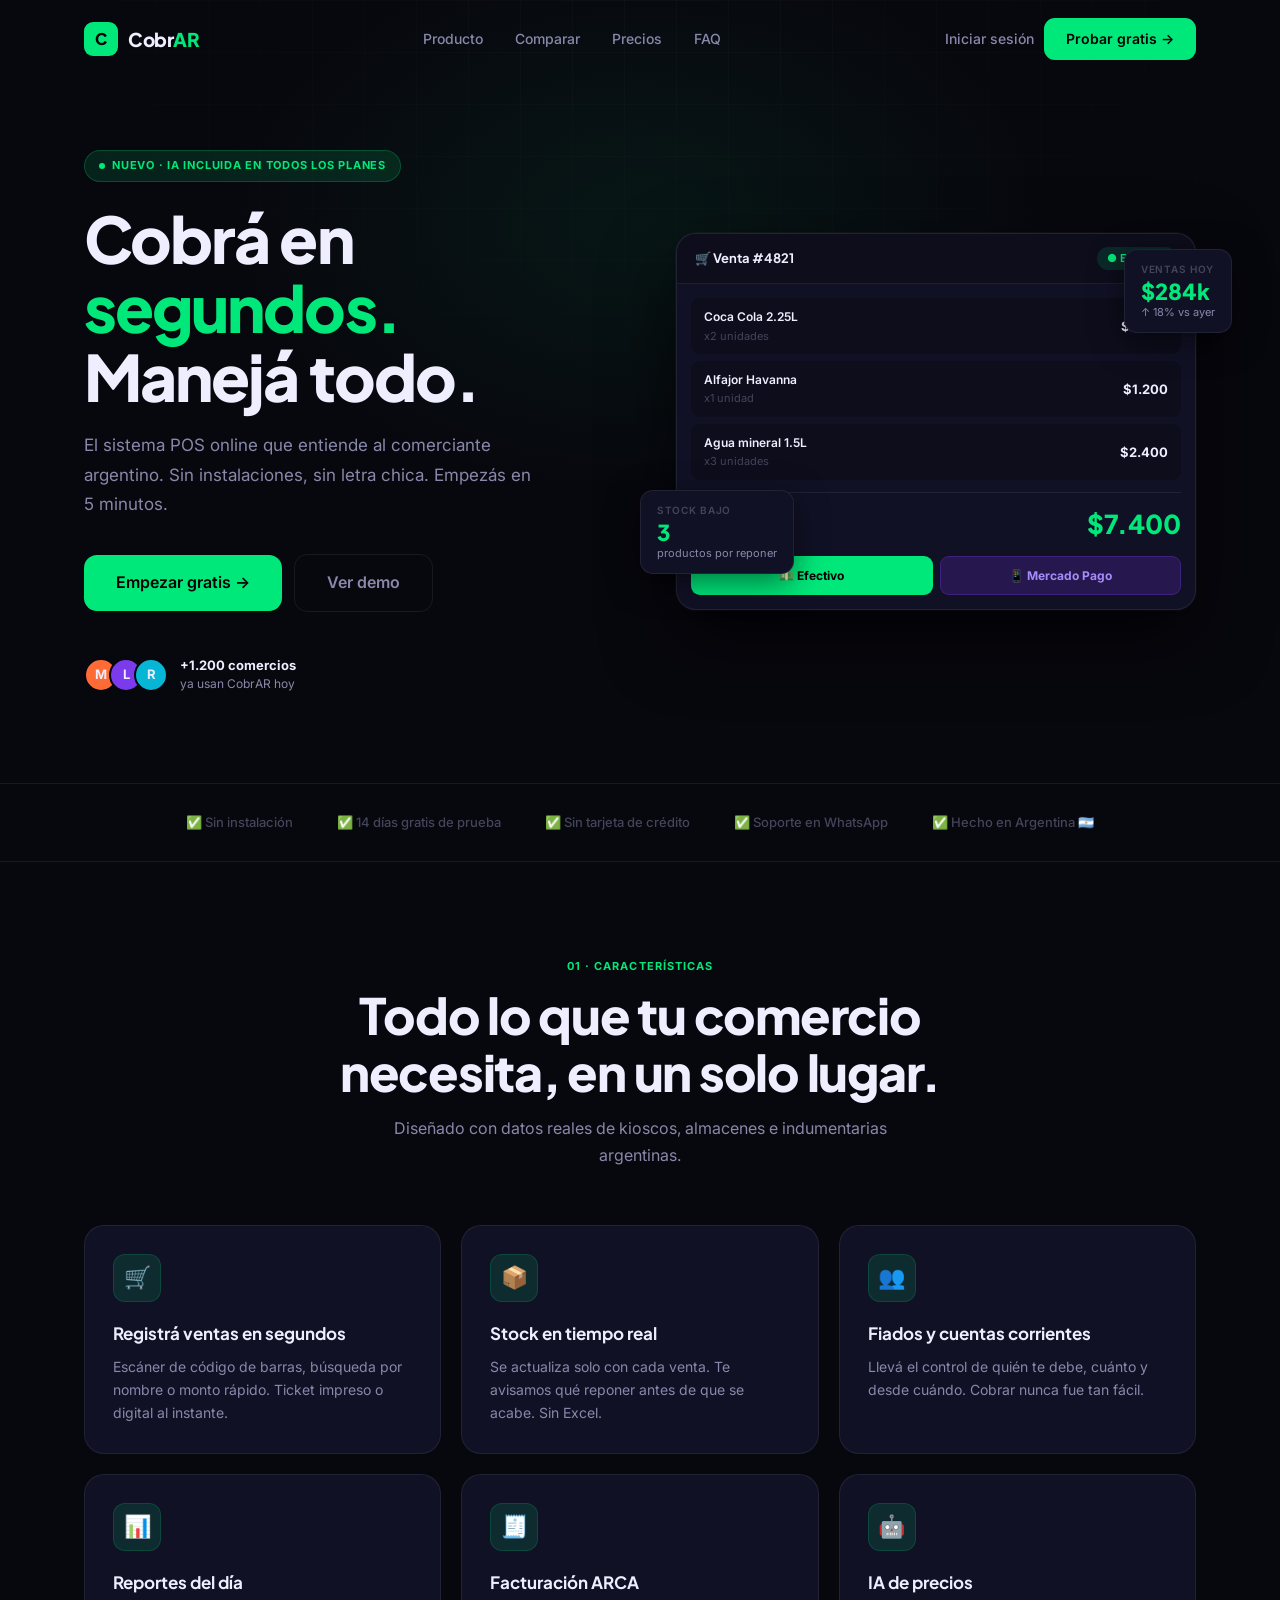
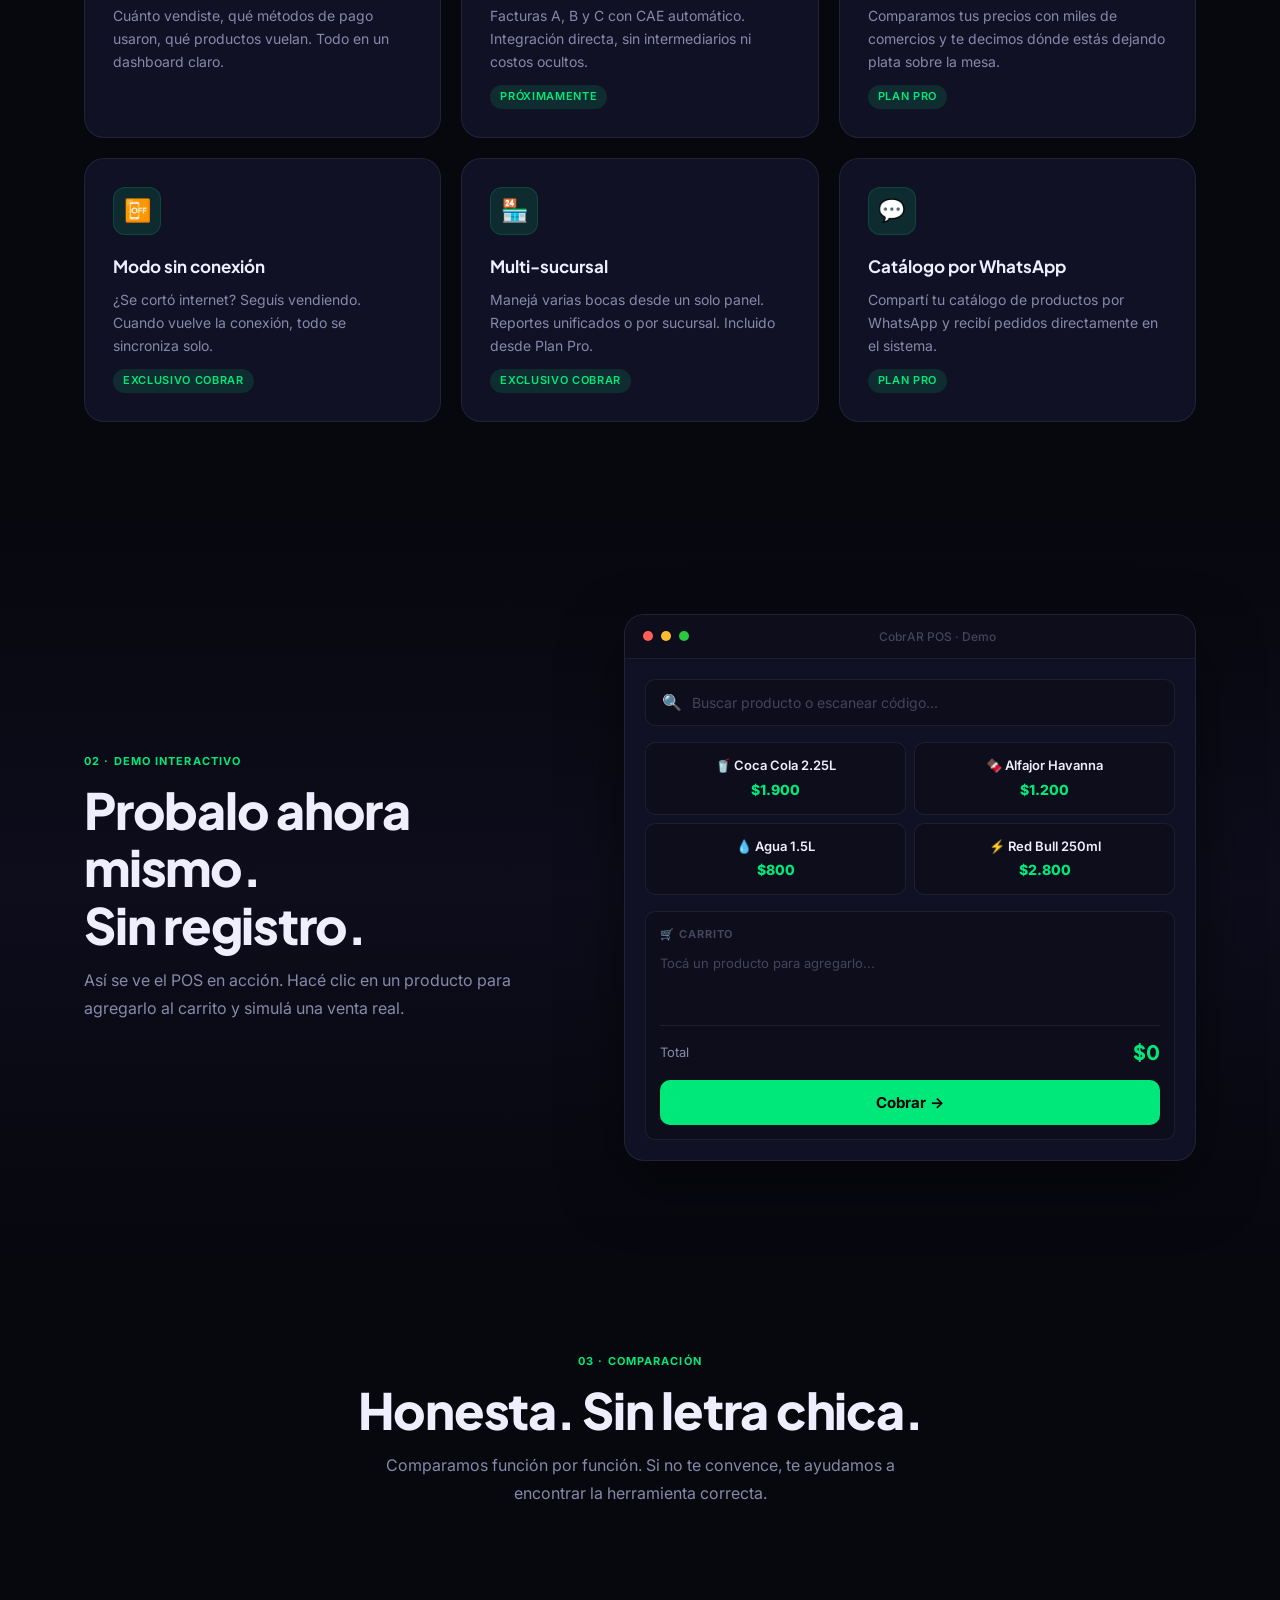
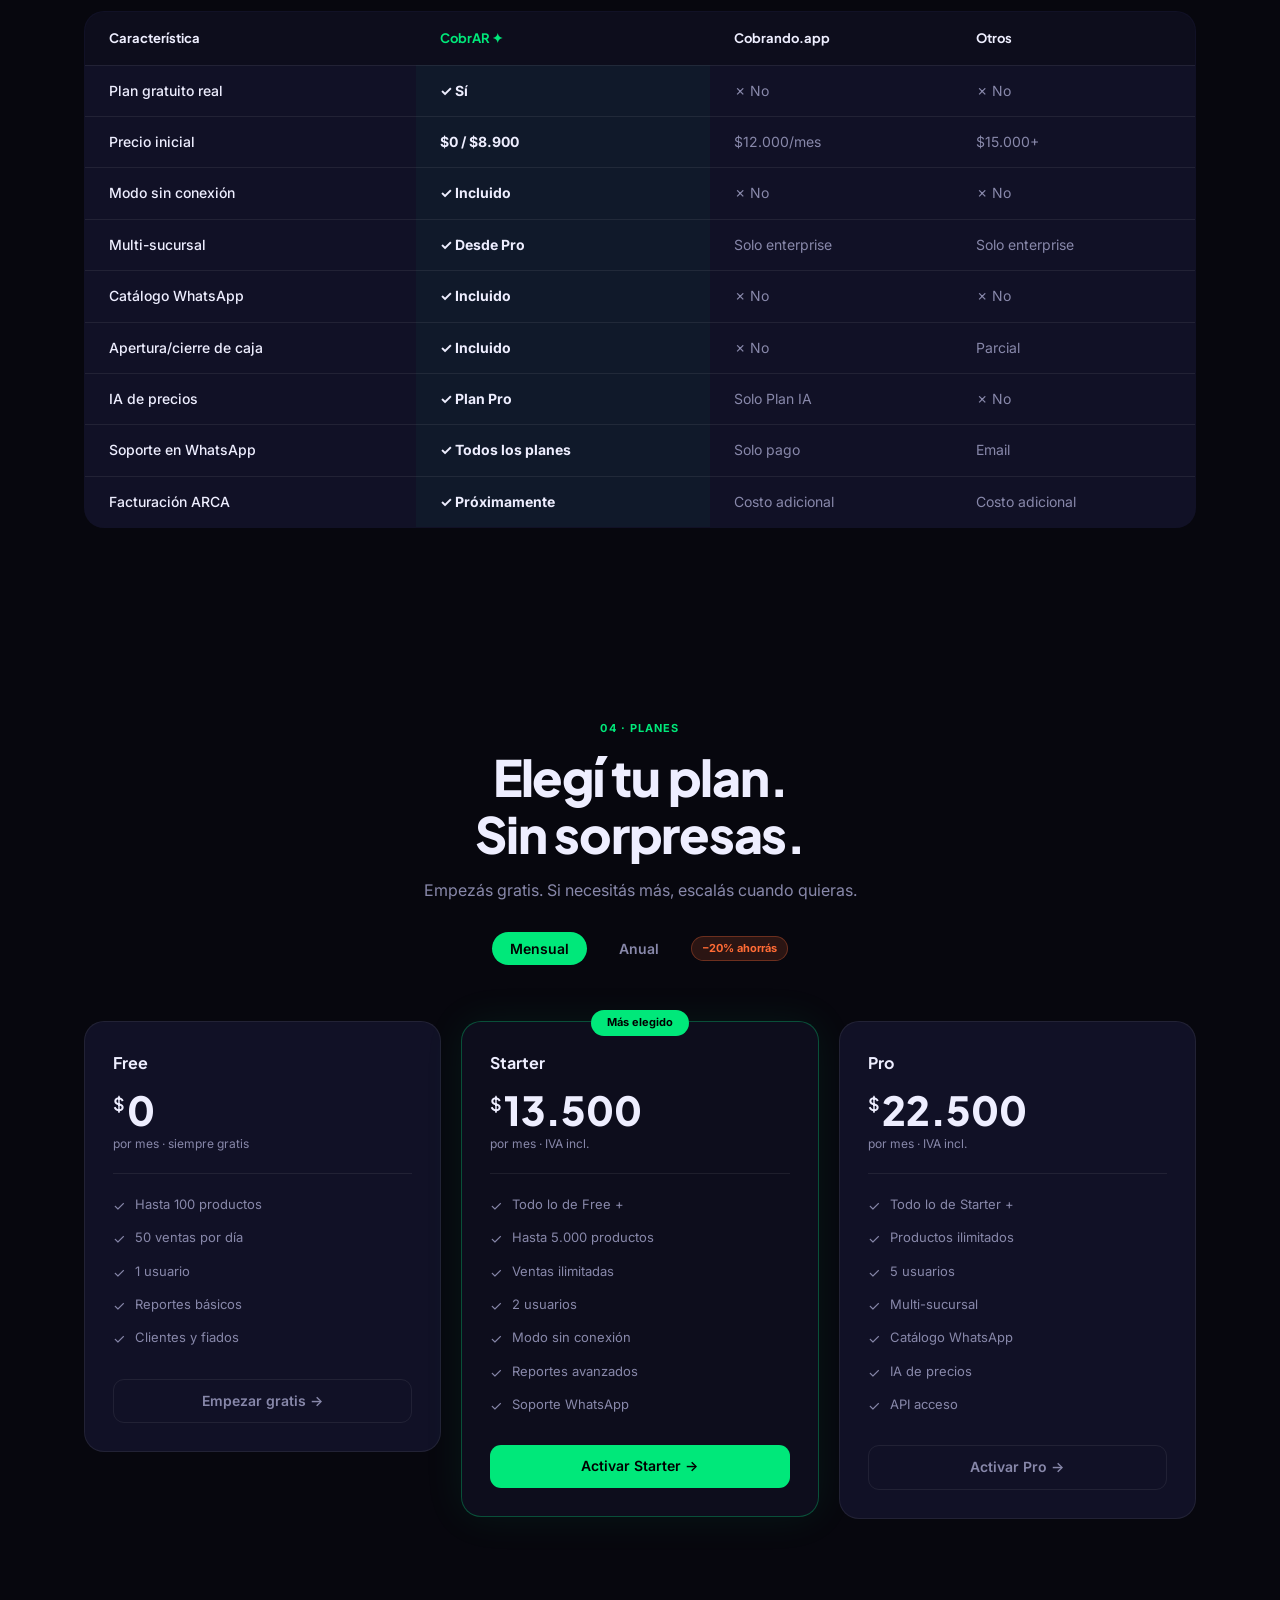
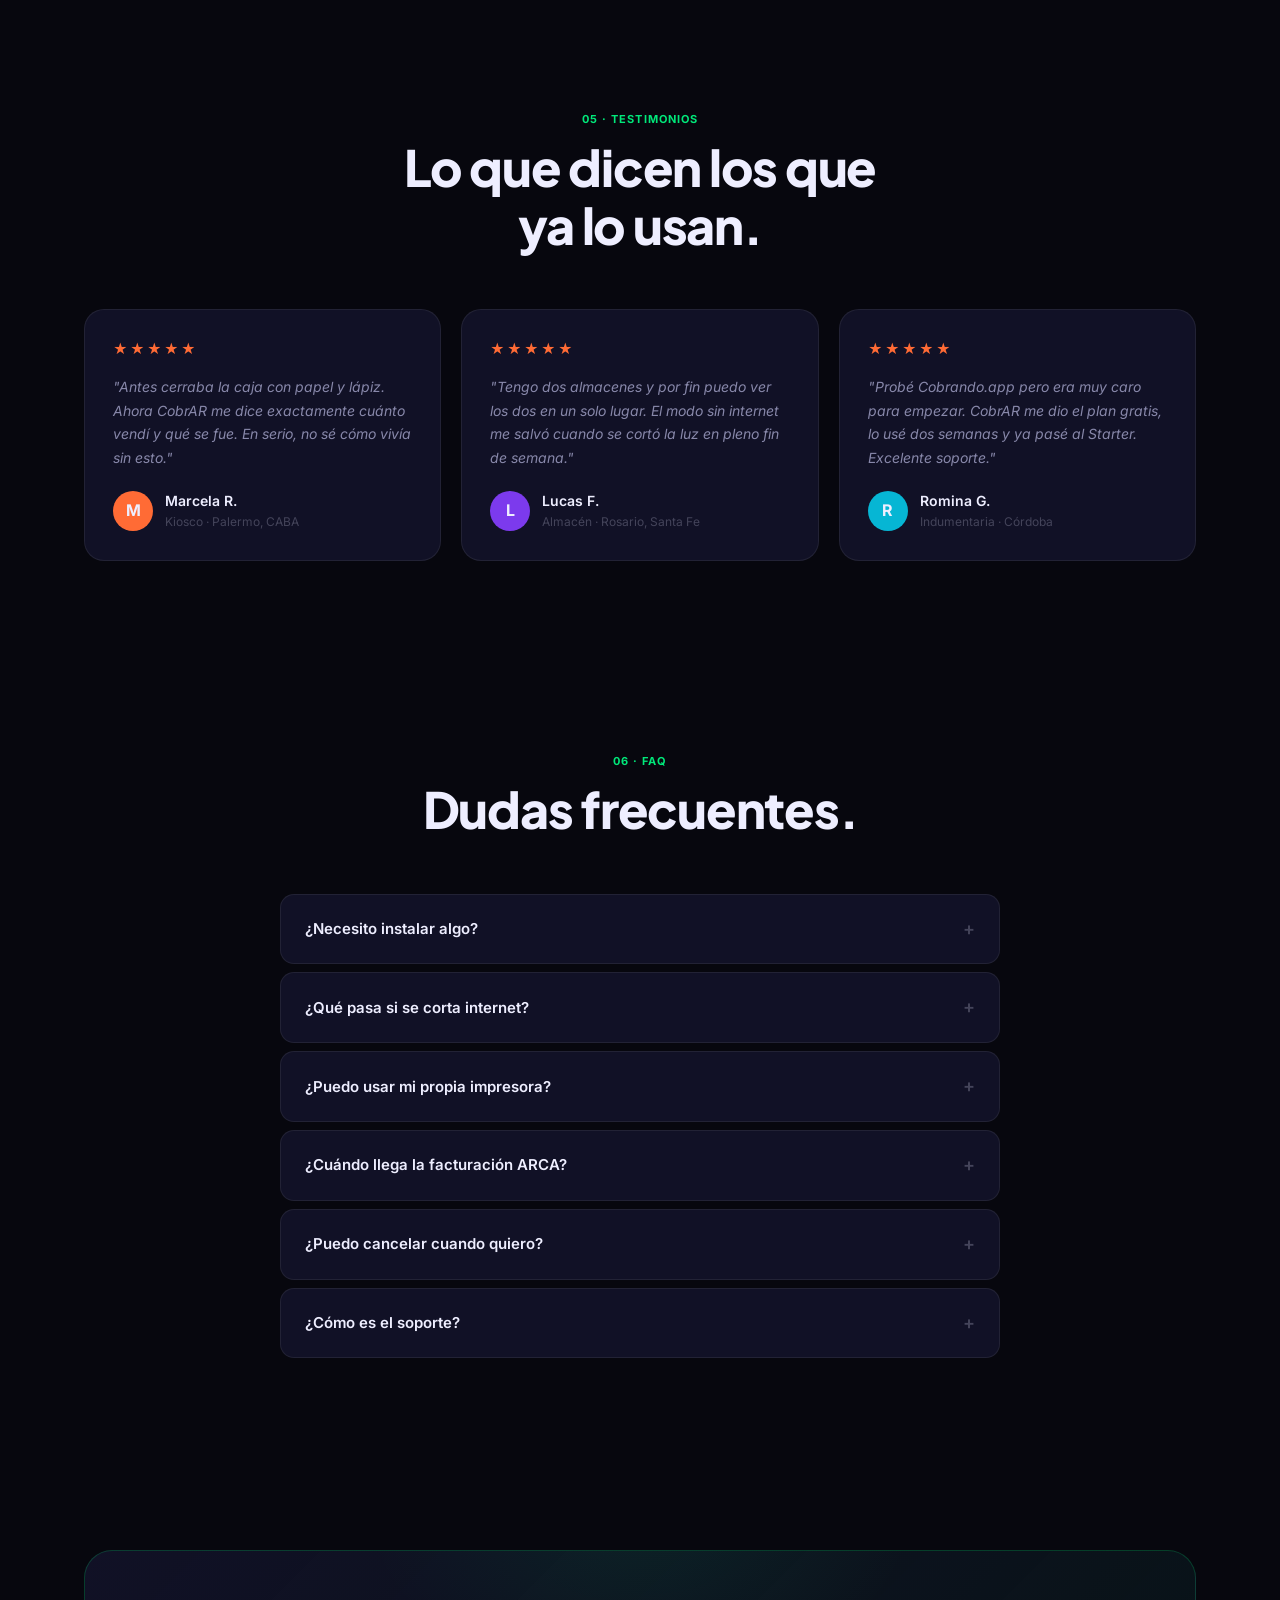
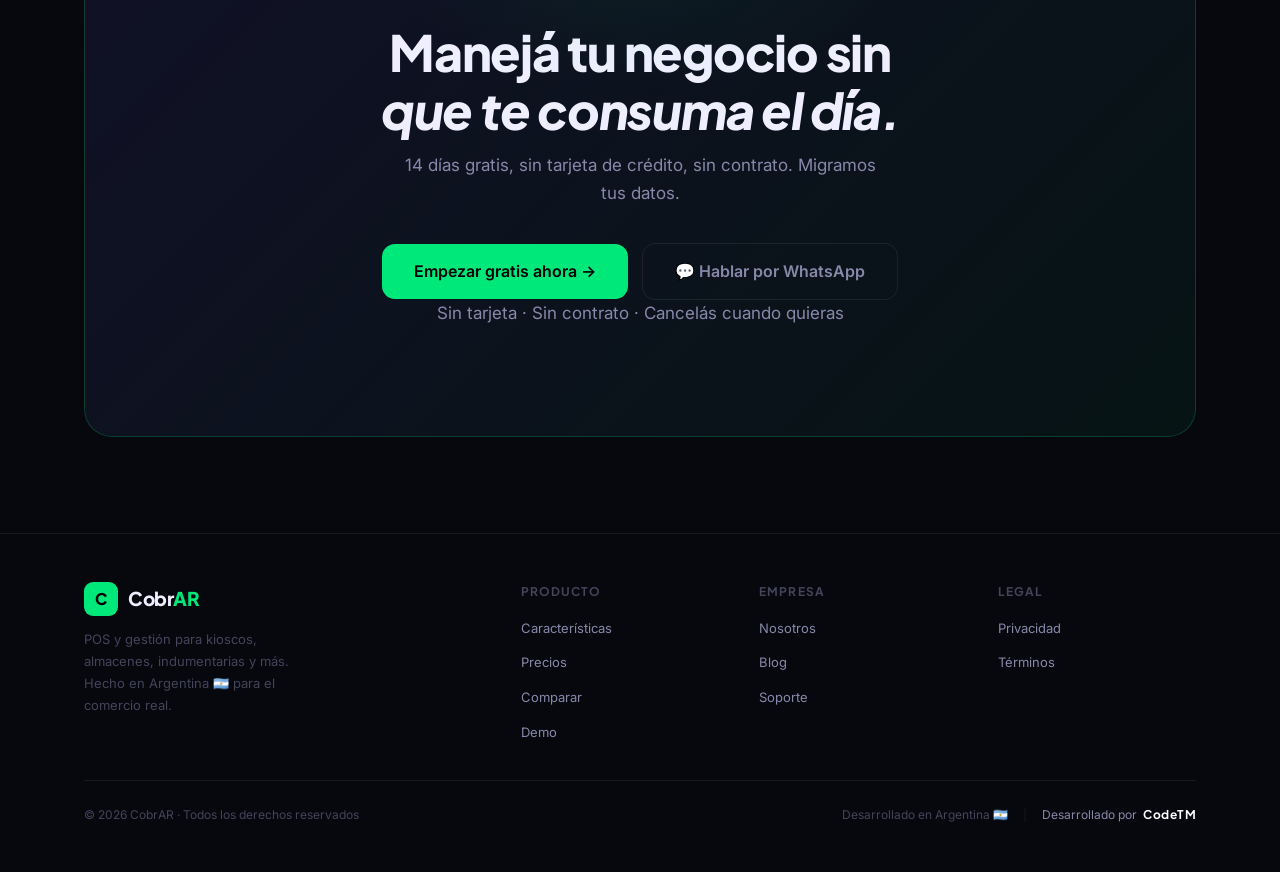
==== index.html @ 12ef3a6c "feat: landing page setup" ====
<!DOCTYPE html>
<html lang="es">
<head>
<meta charset="UTF-8"/>
<meta name="viewport" content="width=device-width,initial-scale=1.0"/>
<title>CobrAR — Sistema POS Online para Comercios en Argentina</title>
<meta name="description" content="Registrá ventas en segundos, controlá stock, manejá fiados y facturá con ARCA. El POS online más completo para kioscos, almacenes e indumentarias. Gratis para empezar."/>
<link rel="stylesheet" href="style.css"/>
</head>
<body>

<!-- NAV -->
<nav id="nav">
<div class="container">
<div class="nav-inner">
  <a href="#" class="logo">
    <div class="logo-box">C</div>
    <span class="logo-name">Cobr<span>AR</span></span>
  </a>
  <ul class="nav-links">
    <li><a href="#features">Producto</a></li>
    <li><a href="#compare">Comparar</a></li>
    <li><a href="#pricing">Precios</a></li>
    <li><a href="#faq">FAQ</a></li>
  </ul>
  <div class="nav-ctas">
    <a href="https://cobrar-app-phi.vercel.app/login" class="link-in">Iniciar sesión</a>
    <a href="https://cobrar-app-phi.vercel.app/login" class="btn btn-g btn-nav">Probar gratis →</a>
  </div>
</div>
</div>
</nav>

<!-- HERO -->
<section class="hero">
<div class="hero-glow"></div>
<div class="hero-grid"></div>
<div class="container">
<div class="hero-wrap">
  <div class="hero-content">
    <div class="chip"><span class="chip-dot"></span> Nuevo · IA incluida en todos los planes</div>
    <h1>Cobrá en<br/><em>segundos.</em><br/>Manejá todo.</h1>
    <p class="hero-sub">El sistema POS online que entiende al comerciante argentino. Sin instalaciones, sin letra chica. Empezás en 5 minutos.</p>
    <div class="hero-btns">
      <a href="https://cobrar-app-phi.vercel.app/login" class="btn btn-g btn-lg">Empezar gratis →</a>
      <a href="#demo" class="btn btn-o btn-lg">Ver demo</a>
    </div>
    <div class="hero-proof">
      <div class="avatars">
        <div class="av">M</div>
        <div class="av">L</div>
        <div class="av">R</div>
      </div>
      <div class="proof-txt">
        <strong>+1.200 comercios</strong>
        ya usan CobrAR hoy
      </div>
    </div>
  </div>
  <div class="pos-wrap">
    <div class="pos-card">
      <div class="pos-head">
        <span class="pos-head-t">🛒 Venta #4821</span>
        <span class="pos-head-b">● En curso</span>
      </div>
      <div class="pos-body">
        <div class="pos-items">
          <div class="pos-item">
            <div class="pos-item-l"><div class="n">Coca Cola 2.25L</div><div class="q">x2 unidades</div></div>
            <div class="pos-item-p">$3.800</div>
          </div>
          <div class="pos-item">
            <div class="pos-item-l"><div class="n">Alfajor Havanna</div><div class="q">x1 unidad</div></div>
            <div class="pos-item-p">$1.200</div>
          </div>
          <div class="pos-item">
            <div class="pos-item-l"><div class="n">Agua mineral 1.5L</div><div class="q">x3 unidades</div></div>
            <div class="pos-item-p">$2.400</div>
          </div>
        </div>
        <div class="pos-div"></div>
        <div class="pos-total">
          <span class="pos-total-l">Total a cobrar</span>
          <span class="pos-total-v">$7.400</span>
        </div>
        <div class="pos-btns">
          <button class="pb cash">💵 Efectivo</button>
          <button class="pb mp">📱 Mercado Pago</button>
        </div>
      </div>
    </div>
    <div class="fb fb1">
      <div class="fb-lbl">Ventas hoy</div>
      <div class="fb-val">$284k</div>
      <div class="fb-sub">↑ 18% vs ayer</div>
    </div>
    <div class="fb fb2">
      <div class="fb-lbl">Stock bajo</div>
      <div class="fb-val">3</div>
      <div class="fb-sub">productos por reponer</div>
    </div>
  </div>
</div>
</div>
</section>

<!-- TRUST BAR -->
<div class="trust">
<div class="container">
<div class="trust-inner">
  <div class="trust-item">✅ Sin instalación</div>
  <div class="trust-item">✅ 14 días gratis de prueba</div>
  <div class="trust-item">✅ Sin tarjeta de crédito</div>
  <div class="trust-item">✅ Soporte en WhatsApp</div>
  <div class="trust-item">✅ Hecho en Argentina 🇦🇷</div>
</div>
</div>
</div>

<!-- FEATURES -->
<section class="features" id="features">
<div class="container">
<div class="sec-head reveal">
  <div class="sec-lbl">01 · Características</div>
  <h2>Todo lo que tu comercio<br/>necesita, en un solo lugar.</h2>
  <p class="sec-sub">Diseñado con datos reales de kioscos, almacenes e indumentarias argentinas.</p>
</div>
<div class="feat-grid">
  <div class="feat-card reveal">
    <div class="feat-icon">🛒</div>
    <h3>Registrá ventas en segundos</h3>
    <p>Escáner de código de barras, búsqueda por nombre o monto rápido. Ticket impreso o digital al instante.</p>
  </div>
  <div class="feat-card reveal">
    <div class="feat-icon">📦</div>
    <h3>Stock en tiempo real</h3>
    <p>Se actualiza solo con cada venta. Te avisamos qué reponer antes de que se acabe. Sin Excel.</p>
  </div>
  <div class="feat-card reveal">
    <div class="feat-icon">👥</div>
    <h3>Fiados y cuentas corrientes</h3>
    <p>Llevá el control de quién te debe, cuánto y desde cuándo. Cobrar nunca fue tan fácil.</p>
  </div>
  <div class="feat-card reveal">
    <div class="feat-icon">📊</div>
    <h3>Reportes del día</h3>
    <p>Cuánto vendiste, qué métodos de pago usaron, qué productos vuelan. Todo en un dashboard claro.</p>
  </div>
  <div class="feat-card reveal">
    <div class="feat-icon">🧾</div>
    <h3>Facturación ARCA</h3>
    <p>Facturas A, B y C con CAE automático. Integración directa, sin intermediarios ni costos ocultos.</p>
    <span class="feat-tag">Próximamente</span>
  </div>
  <div class="feat-card reveal">
    <div class="feat-icon">🤖</div>
    <h3>IA de precios</h3>
    <p>Comparamos tus precios con miles de comercios y te decimos dónde estás dejando plata sobre la mesa.</p>
    <span class="feat-tag">Plan Pro</span>
  </div>
  <div class="feat-card reveal">
    <div class="feat-icon">📴</div>
    <h3>Modo sin conexión</h3>
    <p>¿Se cortó internet? Seguís vendiendo. Cuando vuelve la conexión, todo se sincroniza solo.</p>
    <span class="feat-tag">Exclusivo CobrAR</span>
  </div>
  <div class="feat-card reveal">
    <div class="feat-icon">🏪</div>
    <h3>Multi-sucursal</h3>
    <p>Manejá varias bocas desde un solo panel. Reportes unificados o por sucursal. Incluido desde Plan Pro.</p>
    <span class="feat-tag">Exclusivo CobrAR</span>
  </div>
  <div class="feat-card reveal">
    <div class="feat-icon">💬</div>
    <h3>Catálogo por WhatsApp</h3>
    <p>Compartí tu catálogo de productos por WhatsApp y recibí pedidos directamente en el sistema.</p>
    <span class="feat-tag">Plan Pro</span>
  </div>
</div>
</div>
</section>

<!-- DEMO -->
<section class="demo-section" id="demo">
<div class="container">
<div class="demo-wrap">
  <div class="reveal">
    <div class="sec-lbl">02 · Demo interactivo</div>
    <h2>Probalo ahora mismo.<br/>Sin registro.</h2>
    <p class="sec-sub" style="margin-top:14px">Así se ve el POS en acción. Hacé clic en un producto para agregarlo al carrito y simulá una venta real.</p>
  </div>
  <div class="demo-terminal reveal">
    <div class="demo-bar">
      <div class="demo-dot r"></div>
      <div class="demo-dot y"></div>
      <div class="demo-dot g"></div>
      <div class="demo-bar-t">CobrAR POS · Demo</div>
    </div>
    <div class="demo-screen" id="demoScreen">
      <div class="demo-search">
        <span>🔍</span>
        <input type="text" placeholder="Buscar producto o escanear código..." readonly/>
      </div>
      <div class="demo-prods">
        <div class="dprod" onclick="addToCart('Coca Cola 2.25L',1900)">
          <div class="dprod-name">🥤 Coca Cola 2.25L</div>
          <div class="dprod-price">$1.900</div>
        </div>
        <div class="dprod" onclick="addToCart('Alfajor Havanna',1200)">
          <div class="dprod-name">🍫 Alfajor Havanna</div>
          <div class="dprod-price">$1.200</div>
        </div>
        <div class="dprod" onclick="addToCart('Agua 1.5L',800)">
          <div class="dprod-name">💧 Agua 1.5L</div>
          <div class="dprod-price">$800</div>
        </div>
        <div class="dprod" onclick="addToCart('Red Bull 250ml',2800)">
          <div class="dprod-name">⚡ Red Bull 250ml</div>
          <div class="dprod-price">$2.800</div>
        </div>
      </div>
      <div class="demo-cart">
        <div class="demo-cart-title">🛒 Carrito</div>
        <div class="demo-cart-items" id="cartItems"><span style="color:var(--txt3);font-size:13px">Tocá un producto para agregarlo...</span></div>
        <div class="demo-total">
          <span class="demo-total-lbl">Total</span>
          <span class="demo-total-val" id="demoTotal">$0</span>
        </div>
        <button class="demo-cobrar" id="cobrarBtn" onclick="cobrar()">Cobrar →</button>
      </div>
    </div>
    <div class="demo-screen" id="demoSuccess" style="display:none">
      <div class="demo-success">
        <div class="demo-success-icon">✅</div>
        <div class="demo-success-txt">¡Venta registrada!</div>
        <div class="demo-success-sub">Ticket #4822 · Stock actualizado · Ingreso registrado</div>
        <button class="demo-reset" onclick="resetDemo()">← Nueva venta</button>
      </div>
    </div>
  </div>
</div>
</div>
</section>

<!-- COMPARE -->
<section class="compare" id="compare">
<div class="container">
<div class="sec-head reveal">
  <div class="sec-lbl">03 · Comparación</div>
  <h2>Honesta. Sin letra chica.</h2>
  <p class="sec-sub">Comparamos función por función. Si no te convence, te ayudamos a encontrar la herramienta correcta.</p>
</div>
<div class="reveal" style="overflow-x:auto">
<table class="compare-table">
  <thead>
    <tr>
      <th>Característica</th>
      <th class="us">CobrAR ✦</th>
      <th>Cobrando.app</th>
      <th>Otros</th>
    </tr>
  </thead>
  <tbody>
    <tr><td>Plan gratuito real</td><td class="us-col chk">✓ Sí</td><td class="cross">✗ No</td><td class="cross">✗ No</td></tr>
    <tr><td>Precio inicial</td><td class="us-col chk">$0 / $8.900</td><td class="cross">$12.000/mes</td><td class="cross">$15.000+</td></tr>
    <tr><td>Modo sin conexión</td><td class="us-col chk">✓ Incluido</td><td class="cross">✗ No</td><td class="cross">✗ No</td></tr>
    <tr><td>Multi-sucursal</td><td class="us-col chk">✓ Desde Pro</td><td class="cross">Solo enterprise</td><td class="cross">Solo enterprise</td></tr>
    <tr><td>Catálogo WhatsApp</td><td class="us-col chk">✓ Incluido</td><td class="cross">✗ No</td><td class="cross">✗ No</td></tr>
    <tr><td>Apertura/cierre de caja</td><td class="us-col chk">✓ Incluido</td><td class="cross">✗ No</td><td class="cross">Parcial</td></tr>
    <tr><td>IA de precios</td><td class="us-col chk">✓ Plan Pro</td><td class="cross">Solo Plan IA</td><td class="cross">✗ No</td></tr>
    <tr><td>Soporte en WhatsApp</td><td class="us-col chk">✓ Todos los planes</td><td>Solo pago</td><td class="cross">Email</td></tr>
    <tr><td>Facturación ARCA</td><td class="us-col chk">✓ Próximamente</td><td>Costo adicional</td><td>Costo adicional</td></tr>
  </tbody>
</table>
</div>
</div>
</section>

<!-- PRICING -->
<section class="pricing" id="pricing">
<div class="container">
<div class="sec-head reveal">
  <div class="sec-lbl">04 · Planes</div>
  <h2>Elegí tu plan.<br/>Sin sorpresas.</h2>
  <p class="sec-sub">Empezás gratis. Si necesitás más, escalás cuando quieras.</p>
  <div class="price-toggle">
    <button class="toggle-btn active" id="btnMensual" onclick="setToggle('mensual')">Mensual</button>
    <button class="toggle-btn" id="btnAnual" onclick="setToggle('anual')">Anual</button>
    <span class="discount-badge">−20% ahorrás</span>
  </div>
</div>
<div class="plans reveal">
  <div class="plan">
    <div class="plan-name">Free</div>
    <div class="plan-price"><sup>$</sup><span class="plan-p" data-m="0" data-a="0">0</span></div>
    <div class="plan-period">por mes · siempre gratis</div>
    <div class="plan-sep"></div>
    <div class="plan-feats">
      <div class="pf"><span class="pf-ico">✓</span> Hasta 100 productos</div>
      <div class="pf"><span class="pf-ico">✓</span> 50 ventas por día</div>
      <div class="pf"><span class="pf-ico">✓</span> 1 usuario</div>
      <div class="pf"><span class="pf-ico">✓</span> Reportes básicos</div>
      <div class="pf"><span class="pf-ico">✓</span> Clientes y fiados</div>
    </div>
    <a href="https://cobrar-app-phi.vercel.app/login" class="btn btn-o plan-cta">Empezar gratis →</a>
  </div>
  <div class="plan featured">
    <div class="plan-badge">Más elegido</div>
    <div class="plan-name">Starter</div>
    <div class="plan-price"><sup>$</sup><span class="plan-p" data-m="13500" data-a="10800">13.500</span></div>
    <div class="plan-period">por mes · IVA incl.</div>
    <div class="plan-old plan-old-price" data-m="" data-a="$13.500/mes"></div>
    <div class="plan-sep"></div>
    <div class="plan-feats">
      <div class="pf"><span class="pf-ico">✓</span> Todo lo de Free +</div>
      <div class="pf"><span class="pf-ico">✓</span> Hasta 5.000 productos</div>
      <div class="pf"><span class="pf-ico">✓</span> Ventas ilimitadas</div>
      <div class="pf"><span class="pf-ico">✓</span> 2 usuarios</div>
      <div class="pf"><span class="pf-ico">✓</span> Modo sin conexión</div>
      <div class="pf"><span class="pf-ico">✓</span> Reportes avanzados</div>
      <div class="pf"><span class="pf-ico">✓</span> Soporte WhatsApp</div>
    </div>
    <a href="https://cobrar-app-phi.vercel.app/login" class="btn btn-g plan-cta">Activar Starter →</a>
  </div>
  <div class="plan">
    <div class="plan-name">Pro</div>
    <div class="plan-price"><sup>$</sup><span class="plan-p" data-m="22500" data-a="18000">22.500</span></div>
    <div class="plan-period">por mes · IVA incl.</div>
    <div class="plan-old plan-old-price" data-m="" data-a="$22.500/mes"></div>
    <div class="plan-sep"></div>
    <div class="plan-feats">
      <div class="pf"><span class="pf-ico">✓</span> Todo lo de Starter +</div>
      <div class="pf"><span class="pf-ico">✓</span> Productos ilimitados</div>
      <div class="pf"><span class="pf-ico">✓</span> 5 usuarios</div>
      <div class="pf"><span class="pf-ico">✓</span> Multi-sucursal</div>
      <div class="pf"><span class="pf-ico">✓</span> Catálogo WhatsApp</div>
      <div class="pf"><span class="pf-ico">✓</span> IA de precios</div>
      <div class="pf"><span class="pf-ico">✓</span> API acceso</div>
    </div>
    <a href="https://cobrar-app-phi.vercel.app/login" class="btn btn-o plan-cta">Activar Pro →</a>
  </div>
</div>
</div>
</section>

<!-- TESTIMONIALS -->
<section class="testimonials">
<div class="container">
<div class="sec-head reveal">
  <div class="sec-lbl">05 · Testimonios</div>
  <h2>Lo que dicen los que<br/>ya lo usan.</h2>
</div>
<div class="test-grid">
  <div class="test-card reveal">
    <div class="test-stars">★★★★★</div>
    <p class="test-text">Antes cerraba la caja con papel y lápiz. Ahora CobrAR me dice exactamente cuánto vendí y qué se fue. En serio, no sé cómo vivía sin esto.</p>
    <div class="test-author">
      <div class="test-av" style="background:#FF6B35">M</div>
      <div><div class="test-name">Marcela R.</div><div class="test-biz">Kiosco · Palermo, CABA</div></div>
    </div>
  </div>
  <div class="test-card reveal">
    <div class="test-stars">★★★★★</div>
    <p class="test-text">Tengo dos almacenes y por fin puedo ver los dos en un solo lugar. El modo sin internet me salvó cuando se cortó la luz en pleno fin de semana.</p>
    <div class="test-author">
      <div class="test-av" style="background:#7C3AED">L</div>
      <div><div class="test-name">Lucas F.</div><div class="test-biz">Almacén · Rosario, Santa Fe</div></div>
    </div>
  </div>
  <div class="test-card reveal">
    <div class="test-stars">★★★★★</div>
    <p class="test-text">Probé Cobrando.app pero era muy caro para empezar. CobrAR me dio el plan gratis, lo usé dos semanas y ya pasé al Starter. Excelente soporte.</p>
    <div class="test-author">
      <div class="test-av" style="background:#06B6D4">R</div>
      <div><div class="test-name">Romina G.</div><div class="test-biz">Indumentaria · Córdoba</div></div>
    </div>
  </div>
</div>
</div>
</section>

<!-- FAQ -->
<section class="faq" id="faq">
<div class="container">
<div class="sec-head reveal">
  <div class="sec-lbl">06 · FAQ</div>
  <h2>Dudas frecuentes.</h2>
</div>
<div class="faq-list">
  <div class="faq-item" onclick="toggleFaq(this)">
    <div class="faq-q">¿Necesito instalar algo? <span class="faq-arrow">+</span></div>
    <div class="faq-a">No. CobrAR funciona 100% desde el navegador web, sin instalaciones ni descargas. Podés empezar desde tu celular, tablet o computadora en menos de 5 minutos.</div>
  </div>
  <div class="faq-item" onclick="toggleFaq(this)">
    <div class="faq-q">¿Qué pasa si se corta internet? <span class="faq-arrow">+</span></div>
    <div class="faq-a">CobrAR tiene modo offline integrado. Seguís vendiendo normalmente y cuando se restaura la conexión, todo se sincroniza automáticamente. Sin pérdida de datos.</div>
  </div>
  <div class="faq-item" onclick="toggleFaq(this)">
    <div class="faq-q">¿Puedo usar mi propia impresora? <span class="faq-arrow">+</span></div>
    <div class="faq-a">Sí. Compatible con impresoras térmica estándar de 58mm y 80mm. También podés enviar tickets por WhatsApp o email sin necesidad de impresora.</div>
  </div>
  <div class="faq-item" onclick="toggleFaq(this)">
    <div class="faq-q">¿Cuándo llega la facturación ARCA? <span class="faq-arrow">+</span></div>
    <div class="faq-a">Estamos en proceso de integración con ARCA/AFIP. Se lanza en los próximos meses incluida en todos los planes pagos, sin costo adicional.</div>
  </div>
  <div class="faq-item" onclick="toggleFaq(this)">
    <div class="faq-q">¿Puedo cancelar cuando quiero? <span class="faq-arrow">+</span></div>
    <div class="faq-a">Sí, podés cancelar en cualquier momento sin penalidades. Tus datos quedan disponibles para exportar durante 30 días después de la cancelación.</div>
  </div>
  <div class="faq-item" onclick="toggleFaq(this)">
    <div class="faq-q">¿Cómo es el soporte? <span class="faq-arrow">+</span></div>
    <div class="faq-a">Soporte real por WhatsApp para todos los planes. Sin bots, sin formularios. Un equipo real que responde rápido, incluso fuera del horario laboral habitual.</div>
  </div>
</div>
</div>
</section>

<!-- CTA -->
<section class="cta">
<div class="container">
<div class="cta-box reveal">
  <h2>Manejá tu negocio sin<br/><em>que te consuma el día.</em></h2>
  <p>14 días gratis, sin tarjeta de crédito, sin contrato. Migramos tus datos.</p>
  <div class="cta-btns">
    <a href="https://cobrar-app-phi.vercel.app/login" class="btn btn-g btn-lg">Empezar gratis ahora →</a>
    <a href="https://wa.me/5491100000000" class="btn btn-o btn-lg">💬 Hablar por WhatsApp</a>
  </div>
  <p class="cta-fine">Sin tarjeta · Sin contrato · Cancelás cuando quieras</p>
</div>
</div>
</section>

<!-- FOOTER -->
<footer>
<div class="container">
<div class="footer-inner">
  <div class="footer-brand">
    <a href="#" class="logo">
      <div class="logo-box">C</div>
      <span class="logo-name">Cobr<span>AR</span></span>
    </a>
    <p>POS y gestión para kioscos, almacenes, indumentarias y más. Hecho en Argentina 🇦🇷 para el comercio real.</p>
  </div>
  <div class="footer-col">
    <h4>Producto</h4>
    <ul>
      <li><a href="#features">Características</a></li>
      <li><a href="#pricing">Precios</a></li>
      <li><a href="#compare">Comparar</a></li>
      <li><a href="#demo">Demo</a></li>
    </ul>
  </div>
  <div class="footer-col">
    <h4>Empresa</h4>
    <ul>
      <li><a href="#">Nosotros</a></li>
      <li><a href="#">Blog</a></li>
      <li><a href="#">Soporte</a></li>
    </ul>
  </div>
  <div class="footer-col">
    <h4>Legal</h4>
    <ul>
      <li><a href="#">Privacidad</a></li>
      <li><a href="#">Términos</a></li>
    </ul>
  </div>
</div>
<div class="footer-bottom">
  <span>© 2026 CobrAR · Todos los derechos reservados</span>
  <span style="display:flex; gap: 15px; align-items:center;">
    <span>Desarrollado en Argentina 🇦🇷</span>
    <span style="color:var(--border);">|</span>
    <a href="https://codetm.site" target="_blank" rel="noopener noreferrer" style="color:var(--txt2); text-decoration:none; display:flex; align-items:center; gap:6px; transition:color 0.2s;" onmouseover="this.style.color='#5252ff'" onmouseout="this.style.color='var(--txt2)'">
      Desarrollado por <strong style="color:white; font-family:var(--font-head); letter-spacing:0.5px;">CodeTM</strong>
    </a>
  </span>
</div>
</div>
</footer>

<script src="script.js"></script>
</body>
</html>
---- style.css ----
@import url('https://fonts.googleapis.com/css2?family=Inter:wght@400;500;600&family=Plus+Jakarta+Sans:wght@500;600;700;800&display=swap');

*,*::before,*::after{box-sizing:border-box;margin:0;padding:0}

:root{
  --bg:#07070E;
  --bg2:#0D0D1C;
  --bg3:#111126;
  --green:#00E87A;
  --green-dim:rgba(0,232,122,.12);
  --green-glow:rgba(0,232,122,.25);
  --orange:#FF6B35;
  --purple:#7C3AED;
  --txt:#EEEEFF;
  --txt2:#8888AA;
  --txt3:#44445A;
  --border:rgba(255,255,255,.07);
  --r:14px;
  --r2:20px;
  --font-head:'Plus Jakarta Sans',sans-serif;
  --font-body:'Inter',sans-serif;
}

html{scroll-behavior:smooth;font-size:16px}
body{background:var(--bg);color:var(--txt);font-family:var(--font-body);line-height:1.6;overflow-x:hidden;-webkit-font-smoothing:antialiased}

.container{max-width:1160px;margin:0 auto;padding:0 24px}

/* NAV */
nav{position:fixed;top:0;left:0;right:0;z-index:999;padding:18px 0;transition:.3s}
nav.solid{background:rgba(7,7,14,.9);backdrop-filter:blur(20px);border-bottom:1px solid var(--border);padding:12px 0}
.nav-inner{display:flex;align-items:center;justify-content:space-between}
.logo{display:flex;align-items:center;gap:10px;text-decoration:none}
.logo-box{width:34px;height:34px;background:var(--green);border-radius:9px;display:grid;place-items:center;font-family:var(--font-head);font-weight:800;font-size:16px;color:#000;flex-shrink:0}
.logo-name{font-family:var(--font-head);font-size:19px;font-weight:800;color:var(--txt);letter-spacing:-.02em}
.logo-name span{color:var(--green)}
.nav-links{display:flex;gap:4px;list-style:none}
.nav-links a{color:var(--txt2);font-size:14px;font-weight:500;padding:8px 14px;border-radius:9px;text-decoration:none;transition:.2s}
.nav-links a:hover{color:var(--txt);background:var(--bg3)}
.nav-ctas{display:flex;align-items:center;gap:10px}
.link-in{color:var(--txt2);font-size:14px;font-weight:500;text-decoration:none;transition:.2s}
.link-in:hover{color:var(--txt)}
.btn{display:inline-flex;align-items:center;gap:7px;padding:10px 22px;border-radius:11px;font-family:var(--font-body);font-size:14px;font-weight:600;cursor:pointer;text-decoration:none;transition:.2s;border:none}
.btn-g{background:var(--green);color:#000}
.btn-g:hover{background:#05FF88;box-shadow:0 6px 28px var(--green-glow);transform:translateY(-1px)}
.btn-o{background:transparent;color:var(--txt2);border:1px solid var(--border)}
.btn-o:hover{background:var(--bg3);color:var(--txt)}
.btn-lg{padding:15px 32px;font-size:16px;border-radius:13px}

/* HERO */
.hero{padding:150px 0 90px;position:relative;overflow:hidden}
.hero-glow{position:absolute;top:-10%;left:50%;transform:translateX(-50%);width:900px;height:600px;background:radial-gradient(ellipse,rgba(0,232,122,.07) 0%,transparent 68%);pointer-events:none}
.hero-grid{position:absolute;inset:0;background-image:linear-gradient(rgba(255,255,255,.025) 1px,transparent 1px),linear-gradient(90deg,rgba(255,255,255,.025) 1px,transparent 1px);background-size:52px 52px;mask-image:radial-gradient(ellipse 70% 60% at 50% 0%,black,transparent);pointer-events:none}
.hero-wrap{display:grid;grid-template-columns:1fr 1fr;gap:72px;align-items:center;position:relative;z-index:1}
.chip{display:inline-flex;align-items:center;gap:7px;background:var(--green-dim);border:1px solid rgba(0,232,122,.22);color:var(--green);font-size:11px;font-weight:700;letter-spacing:.07em;text-transform:uppercase;padding:6px 14px;border-radius:100px;margin-bottom:22px}
.chip-dot{width:6px;height:6px;background:var(--green);border-radius:50%;animation:blink 2s infinite}
@keyframes blink{0%,100%{opacity:1}50%{opacity:.3}}
h1{font-family:var(--font-head);font-size:clamp(40px,5vw,66px);font-weight:800;line-height:1.08;letter-spacing:-.03em;margin-bottom:20px}
h1 em{font-style:normal;color:var(--green)}
.hero-sub{font-size:17px;color:var(--txt2);line-height:1.75;max-width:460px;margin-bottom:34px}
.hero-btns{display:flex;align-items:center;gap:12px;flex-wrap:wrap;margin-bottom:44px}
.hero-proof{display:flex;align-items:center;gap:12px}
.avatars{display:flex}
.av{width:34px;height:34px;border-radius:50%;border:2px solid var(--bg);display:grid;place-items:center;font-size:13px;font-weight:700;margin-right:-9px}
.av:nth-child(1){background:#FF6B35}.av:nth-child(2){background:#7C3AED}.av:nth-child(3){background:#06B6D4}.av:last-child{margin-right:0}
.proof-txt{font-size:12px;color:var(--txt2);line-height:1.5}
.proof-txt strong{color:var(--txt);display:block;font-size:13px}

/* POS MOCKUP */
.pos-wrap{position:relative}
.pos-card{background:var(--bg3);border:1px solid var(--border);border-radius:20px;overflow:hidden;box-shadow:0 28px 70px rgba(0,0,0,.65),0 0 0 1px rgba(255,255,255,.04);animation:levitate 6s ease-in-out infinite}
@keyframes levitate{0%,100%{transform:rotate(-1.5deg) translateY(0)}50%{transform:rotate(-1.5deg) translateY(-14px)}}
.pos-head{background:var(--bg2);padding:13px 18px;display:flex;align-items:center;justify-content:space-between;border-bottom:1px solid var(--border)}
.pos-head-t{font-size:13px;font-weight:700;font-family:var(--font-head)}
.pos-head-b{font-size:11px;font-weight:600;color:var(--green);background:var(--green-dim);padding:3px 10px;border-radius:99px}
.pos-body{padding:14px}
.pos-items{display:flex;flex-direction:column;gap:7px;margin-bottom:12px}
.pos-item{display:flex;align-items:center;justify-content:space-between;background:var(--bg2);padding:9px 13px;border-radius:9px}
.pos-item-l .n{font-size:12px;font-weight:600}.pos-item-l .q{font-size:11px;color:var(--txt3);margin-top:1px}
.pos-item-p{font-size:13px;font-weight:700}
.pos-div{height:1px;background:var(--border);margin:10px 0}
.pos-total{display:flex;justify-content:space-between;align-items:center;margin-bottom:12px}
.pos-total-l{font-size:12px;color:var(--txt2)}
.pos-total-v{font-size:26px;font-weight:800;color:var(--green);font-family:var(--font-head)}
.pos-btns{display:grid;grid-template-columns:1fr 1fr;gap:7px}
.pb{padding:11px;border-radius:9px;font-size:12px;font-weight:700;text-align:center;cursor:pointer;border:none;font-family:var(--font-body)}
.pb.cash{background:var(--green);color:#000}
.pb.mp{background:rgba(124,58,237,.2);color:#A78BFA;border:1px solid rgba(124,58,237,.3)}

/* FLOATING BADGES */
.fb{position:absolute;background:var(--bg3);border:1px solid var(--border);border-radius:13px;padding:11px 16px;box-shadow:0 8px 32px rgba(0,0,0,.5)}
.fb.fb1{top:16px;right:-36px;animation:fb1 5s ease-in-out infinite}
.fb.fb2{bottom:36px;left:-36px;animation:fb2 7s ease-in-out infinite}
@keyframes fb1{0%,100%{transform:translateY(0)}50%{transform:translateY(-8px)}}
@keyframes fb2{0%,100%{transform:translateY(0)}50%{transform:translateY(8px)}}
.fb-lbl{font-size:10px;font-weight:600;letter-spacing:.07em;text-transform:uppercase;color:var(--txt3);margin-bottom:3px}
.fb-val{font-size:22px;font-weight:800;color:var(--green);font-family:var(--font-head);line-height:1}
.fb-sub{font-size:11px;color:var(--txt2);margin-top:2px}

/* TRUST BAR */
.trust{padding:28px 0;border-top:1px solid var(--border);border-bottom:1px solid var(--border)}
.trust-inner{display:flex;align-items:center;justify-content:center;gap:44px;flex-wrap:wrap}
.trust-item{display:flex;align-items:center;gap:9px;font-size:13px;color:var(--txt3);font-weight:500}
.trust-item svg{opacity:.5}

/* FEATURES */
.features{padding:96px 0}
.sec-head{text-align:center;margin-bottom:56px}
.sec-lbl{font-size:11px;font-weight:700;letter-spacing:.1em;text-transform:uppercase;color:var(--green);margin-bottom:10px}
h2{font-family:var(--font-head);font-size:clamp(30px,4vw,50px);font-weight:800;letter-spacing:-.025em;line-height:1.15;margin-bottom:14px}
.sec-sub{font-size:16px;color:var(--txt2);max-width:520px;margin:0 auto;line-height:1.7}
.feat-grid{display:grid;grid-template-columns:repeat(3,1fr);gap:20px}
.feat-card{background:var(--bg3);border:1px solid var(--border);border-radius:var(--r2);padding:28px;transition:.25s;cursor:default}
.feat-card:hover{background:var(--bg2);border-color:rgba(0,232,122,.18);transform:translateY(-3px);box-shadow:0 12px 40px rgba(0,0,0,.3)}
.feat-icon{width:48px;height:48px;background:var(--green-dim);border-radius:12px;display:grid;place-items:center;font-size:22px;margin-bottom:18px;border:1px solid rgba(0,232,122,.15)}
.feat-card h3{font-family:var(--font-head);font-size:17px;font-weight:700;margin-bottom:8px}
.feat-card p{font-size:14px;color:var(--txt2);line-height:1.65}
.feat-tag{display:inline-block;margin-top:12px;font-size:11px;font-weight:600;color:var(--green);background:var(--green-dim);padding:3px 10px;border-radius:99px;text-transform:uppercase;letter-spacing:.06em}

/* DEMO SECTION */
.demo-section{padding:96px 0;background:linear-gradient(180deg,var(--bg) 0%,var(--bg2) 50%,var(--bg) 100%)}
.demo-wrap{display:grid;grid-template-columns:1fr 1.2fr;gap:64px;align-items:center}
.demo-terminal{background:var(--bg3);border:1px solid var(--border);border-radius:var(--r2);overflow:hidden;box-shadow:0 24px 60px rgba(0,0,0,.5)}
.demo-bar{background:var(--bg2);padding:12px 18px;display:flex;align-items:center;gap:8px;border-bottom:1px solid var(--border)}
.demo-dot{width:10px;height:10px;border-radius:50%}
.demo-dot.r{background:#FF5F57}.demo-dot.y{background:#FEBC2E}.demo-dot.g{background:#28C840}
.demo-bar-t{flex:1;text-align:center;font-size:12px;color:var(--txt3);font-weight:500}
.demo-screen{padding:20px}
.demo-search{display:flex;align-items:center;gap:10px;background:var(--bg2);border:1px solid var(--border);border-radius:10px;padding:10px 16px;margin-bottom:16px}
.demo-search input{background:none;border:none;outline:none;color:var(--txt);font-family:var(--font-body);font-size:14px;flex:1}
.demo-search input::placeholder{color:var(--txt3)}
.demo-prods{display:grid;grid-template-columns:1fr 1fr;gap:8px;margin-bottom:16px}
.dprod{background:var(--bg2);border:1px solid var(--border);border-radius:10px;padding:12px;cursor:pointer;transition:.15s;text-align:center}
.dprod:hover{border-color:rgba(0,232,122,.3);background:rgba(0,232,122,.05);transform:scale(1.02)}
.dprod:active{transform:scale(.97)}
.dprod-name{font-size:13px;font-weight:600;margin-bottom:3px}
.dprod-price{font-size:14px;font-weight:800;color:var(--green)}
.demo-cart{background:var(--bg2);border:1px solid var(--border);border-radius:10px;padding:14px;min-height:120px}
.demo-cart-title{font-size:11px;font-weight:700;letter-spacing:.08em;text-transform:uppercase;color:var(--txt3);margin-bottom:10px}
.demo-cart-items{display:flex;flex-direction:column;gap:6px;min-height:60px}
.dci{display:flex;justify-content:space-between;align-items:center;font-size:13px;animation:slideIn .2s ease}
@keyframes slideIn{from{opacity:0;transform:translateX(-8px)}to{opacity:1;transform:translateX(0)}}
.dci-name{color:var(--txt2)}.dci-price{font-weight:700;color:var(--txt)}
.demo-total{display:flex;justify-content:space-between;align-items:center;margin-top:12px;padding-top:10px;border-top:1px solid var(--border)}
.demo-total-lbl{font-size:13px;color:var(--txt2)}
.demo-total-val{font-size:20px;font-weight:800;color:var(--green);font-family:var(--font-head)}
.demo-cobrar{width:100%;margin-top:12px;padding:13px;background:var(--green);color:#000;border:none;border-radius:10px;font-family:var(--font-body);font-size:15px;font-weight:700;cursor:pointer;transition:.2s}
.demo-cobrar:hover{background:#05FF88;box-shadow:0 6px 24px var(--green-glow)}
.demo-success{text-align:center;padding:20px;animation:popIn .3s ease}
@keyframes popIn{from{opacity:0;transform:scale(.85)}to{opacity:1;transform:scale(1)}}
.demo-success-icon{font-size:48px;margin-bottom:10px}
.demo-success-txt{font-size:16px;font-weight:700;color:var(--green)}
.demo-success-sub{font-size:13px;color:var(--txt2);margin-top:6px}
.demo-reset{margin-top:12px;padding:9px 20px;background:transparent;border:1px solid var(--border);border-radius:9px;color:var(--txt2);cursor:pointer;font-family:var(--font-body);font-size:13px;transition:.2s}
.demo-reset:hover{background:var(--bg3);color:var(--txt)}

/* COMPARE */
.compare{padding:96px 0}
.compare-table{width:100%;border-collapse:collapse;margin-top:48px;background:var(--bg3);border:1px solid var(--border);border-radius:var(--r2);overflow:hidden}
.compare-table th{background:var(--bg2);padding:16px 24px;text-align:left;font-size:13px;font-weight:700;font-family:var(--font-head);border-bottom:1px solid var(--border)}
.compare-table th.us{color:var(--green)}
.compare-table td{padding:14px 24px;font-size:14px;border-bottom:1px solid var(--border);color:var(--txt2)}
.compare-table tr:last-child td{border-bottom:none}
.compare-table tr:hover td{background:rgba(255,255,255,.02)}
.chk{color:var(--green);font-size:16px;font-weight:700}
.cross{color:var(--txt3)}
.us-col{background:rgba(0,232,122,.04)!important;color:var(--txt)!important}
td:first-child{color:var(--txt);font-weight:500}

/* PRICING */
.pricing{padding:96px 0}
.price-toggle{display:flex;align-items:center;gap:14px;justify-content:center;margin-bottom:48px;margin-top:28px}
.toggle-btn{background:none;border:none;cursor:pointer;font-family:var(--font-body);font-size:14px;font-weight:600;color:var(--txt2);padding:8px 18px;border-radius:99px;transition:.2s}
.toggle-btn.active{background:var(--green);color:#000}
.discount-badge{background:rgba(255,107,53,.15);color:var(--orange);font-size:11px;font-weight:700;padding:3px 10px;border-radius:99px;border:1px solid rgba(255,107,53,.3)}
.plans{display:grid;grid-template-columns:repeat(3,1fr);gap:20px;align-items:start}
.plan{background:var(--bg3);border:1px solid var(--border);border-radius:var(--r2);padding:28px;position:relative;transition:.2s}
.plan:hover{border-color:rgba(255,255,255,.12);transform:translateY(-3px)}
.plan.featured{background:var(--bg2);border-color:rgba(0,232,122,.3);box-shadow:0 0 40px rgba(0,232,122,.08)}
.plan-badge{position:absolute;top:-12px;left:50%;transform:translateX(-50%);background:var(--green);color:#000;font-size:11px;font-weight:700;padding:4px 16px;border-radius:99px;white-space:nowrap}
.plan-name{font-family:var(--font-head);font-size:16px;font-weight:700;margin-bottom:6px}
.plan-price{font-family:var(--font-head);font-size:40px;font-weight:800;line-height:1;margin:14px 0 4px}
.plan-price sup{font-size:18px;font-weight:600;vertical-align:super;margin-right:2px}
.plan-period{font-size:12px;color:var(--txt2);margin-bottom:8px}
.plan-old{font-size:13px;color:var(--txt3);text-decoration:line-through;margin-bottom:20px}
.plan-sep{height:1px;background:var(--border);margin:20px 0}
.plan-feats{display:flex;flex-direction:column;gap:10px;margin-bottom:28px}
.pf{display:flex;align-items:flex-start;gap:10px;font-size:13px;color:var(--txt2)}
.pf-ico{font-size:14px;flex-shrink:0;margin-top:1px}
.plan-cta{display:block;text-align:center;width:100%}

/* TESTIMONIALS */
.testimonials{padding:96px 0}
.test-grid{display:grid;grid-template-columns:repeat(3,1fr);gap:20px;margin-top:48px}
.test-card{background:var(--bg3);border:1px solid var(--border);border-radius:var(--r2);padding:28px;transition:.2s}
.test-card:hover{border-color:rgba(255,255,255,.12);transform:translateY(-3px)}
.test-stars{color:var(--orange);font-size:14px;margin-bottom:14px;letter-spacing:2px}
.test-text{font-size:14px;color:var(--txt2);line-height:1.7;margin-bottom:20px;font-style:italic}
.test-text::before{content:'"'}.test-text::after{content:'"'}
.test-author{display:flex;align-items:center;gap:12px}
.test-av{width:40px;height:40px;border-radius:50%;display:grid;place-items:center;font-size:16px;font-weight:700;flex-shrink:0}
.test-name{font-size:14px;font-weight:600}
.test-biz{font-size:12px;color:var(--txt3)}

/* FAQ */
.faq{padding:96px 0}
.faq-list{max-width:720px;margin:0 auto;margin-top:48px;display:flex;flex-direction:column;gap:8px}
.faq-item{background:var(--bg3);border:1px solid var(--border);border-radius:var(--r);overflow:hidden;transition:.2s}
.faq-item.open{border-color:rgba(0,232,122,.2)}
.faq-q{display:flex;align-items:center;justify-content:space-between;padding:20px 24px;cursor:pointer;font-size:15px;font-weight:600;user-select:none}
.faq-arrow{color:var(--txt3);font-size:18px;transition:.3s;flex-shrink:0}
.faq-item.open .faq-arrow{transform:rotate(45deg);color:var(--green)}
.faq-a{max-height:0;overflow:hidden;transition:.35s ease;font-size:14px;color:var(--txt2);line-height:1.7;padding:0 24px}
.faq-item.open .faq-a{max-height:200px;padding:0 24px 20px}

/* CTA */
.cta{padding:96px 0}
.cta-box{background:linear-gradient(135deg,var(--bg3) 0%,rgba(0,232,122,.06) 100%);border:1px solid rgba(0,232,122,.2);border-radius:28px;padding:72px 48px;text-align:center;position:relative;overflow:hidden}
.cta-box::before{content:'';position:absolute;top:-50%;left:50%;transform:translateX(-50%);width:600px;height:400px;background:radial-gradient(ellipse,rgba(0,232,122,.08) 0%,transparent 65%);pointer-events:none}
.cta-box h2{margin-bottom:14px;font-size:clamp(30px,4vw,50px)}
.cta-box p{font-size:17px;color:var(--txt2);max-width:480px;margin:0 auto 36px}
.cta-btns{display:flex;align-items:center;justify-content:center;gap:14px;flex-wrap:wrap}
.cta-fine{font-size:13px;color:var(--txt3);margin-top:20px}

/* FOOTER */
footer{padding:48px 0;border-top:1px solid var(--border)}
.footer-inner{display:grid;grid-template-columns:2fr 1fr 1fr 1fr;gap:40px}
.footer-brand p{font-size:13px;color:var(--txt3);line-height:1.7;margin-top:12px;max-width:220px}
.footer-col h4{font-family:var(--font-head);font-size:12px;font-weight:700;letter-spacing:.09em;text-transform:uppercase;color:var(--txt3);margin-bottom:14px}
.footer-col ul{list-style:none;display:flex;flex-direction:column;gap:9px}
.footer-col a{color:var(--txt2);font-size:13px;text-decoration:none;transition:.2s}
.footer-col a:hover{color:var(--green)}
.footer-bottom{display:flex;align-items:center;justify-content:space-between;margin-top:36px;padding-top:24px;border-top:1px solid var(--border);font-size:12px;color:var(--txt3)}
.footer-bottom a{color:var(--txt3);text-decoration:none;transition:.2s}
.footer-bottom a:hover{color:var(--txt)}

/* SCROLL REVEAL */
.reveal{opacity:0;transform:translateY(28px);transition:.65s ease}
.reveal.visible{opacity:1;transform:translateY(0)}

/* RESPONSIVE */
@media(max-width:900px){
  .hero-wrap,.demo-wrap{grid-template-columns:1fr;gap:48px}
  .feat-grid,.plans,.test-grid{grid-template-columns:1fr 1fr}
  .footer-inner{grid-template-columns:1fr 1fr}
  .nav-links,.nav-ctas .link-in{display:none}
  .fb.fb1{right:-10px}.fb.fb2{left:-10px}
}
@media(max-width:600px){
  .feat-grid,.plans,.test-grid{grid-template-columns:1fr}
  .compare-table{font-size:12px}
  .compare-table th,.compare-table td{padding:10px 12px}
  .footer-inner{grid-template-columns:1fr}
  .hero-btns{flex-direction:column;align-items:flex-start}
}
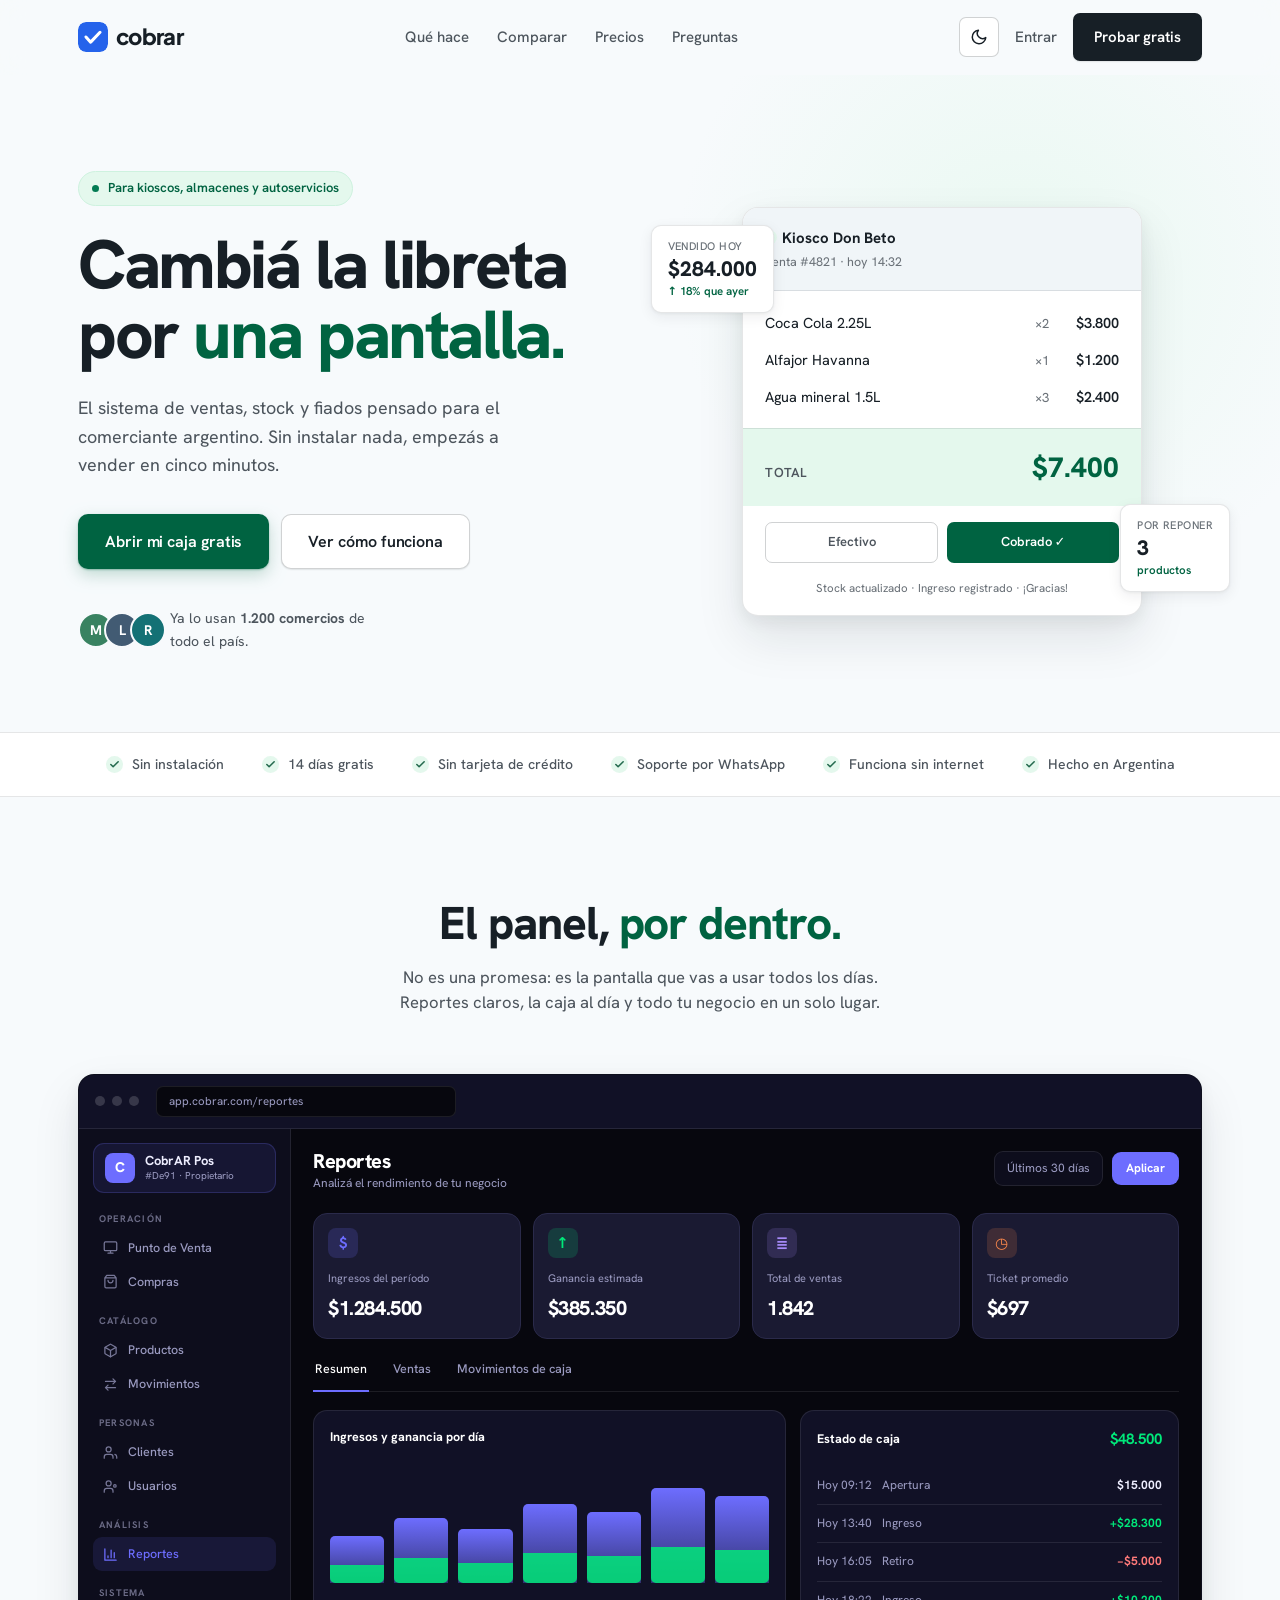
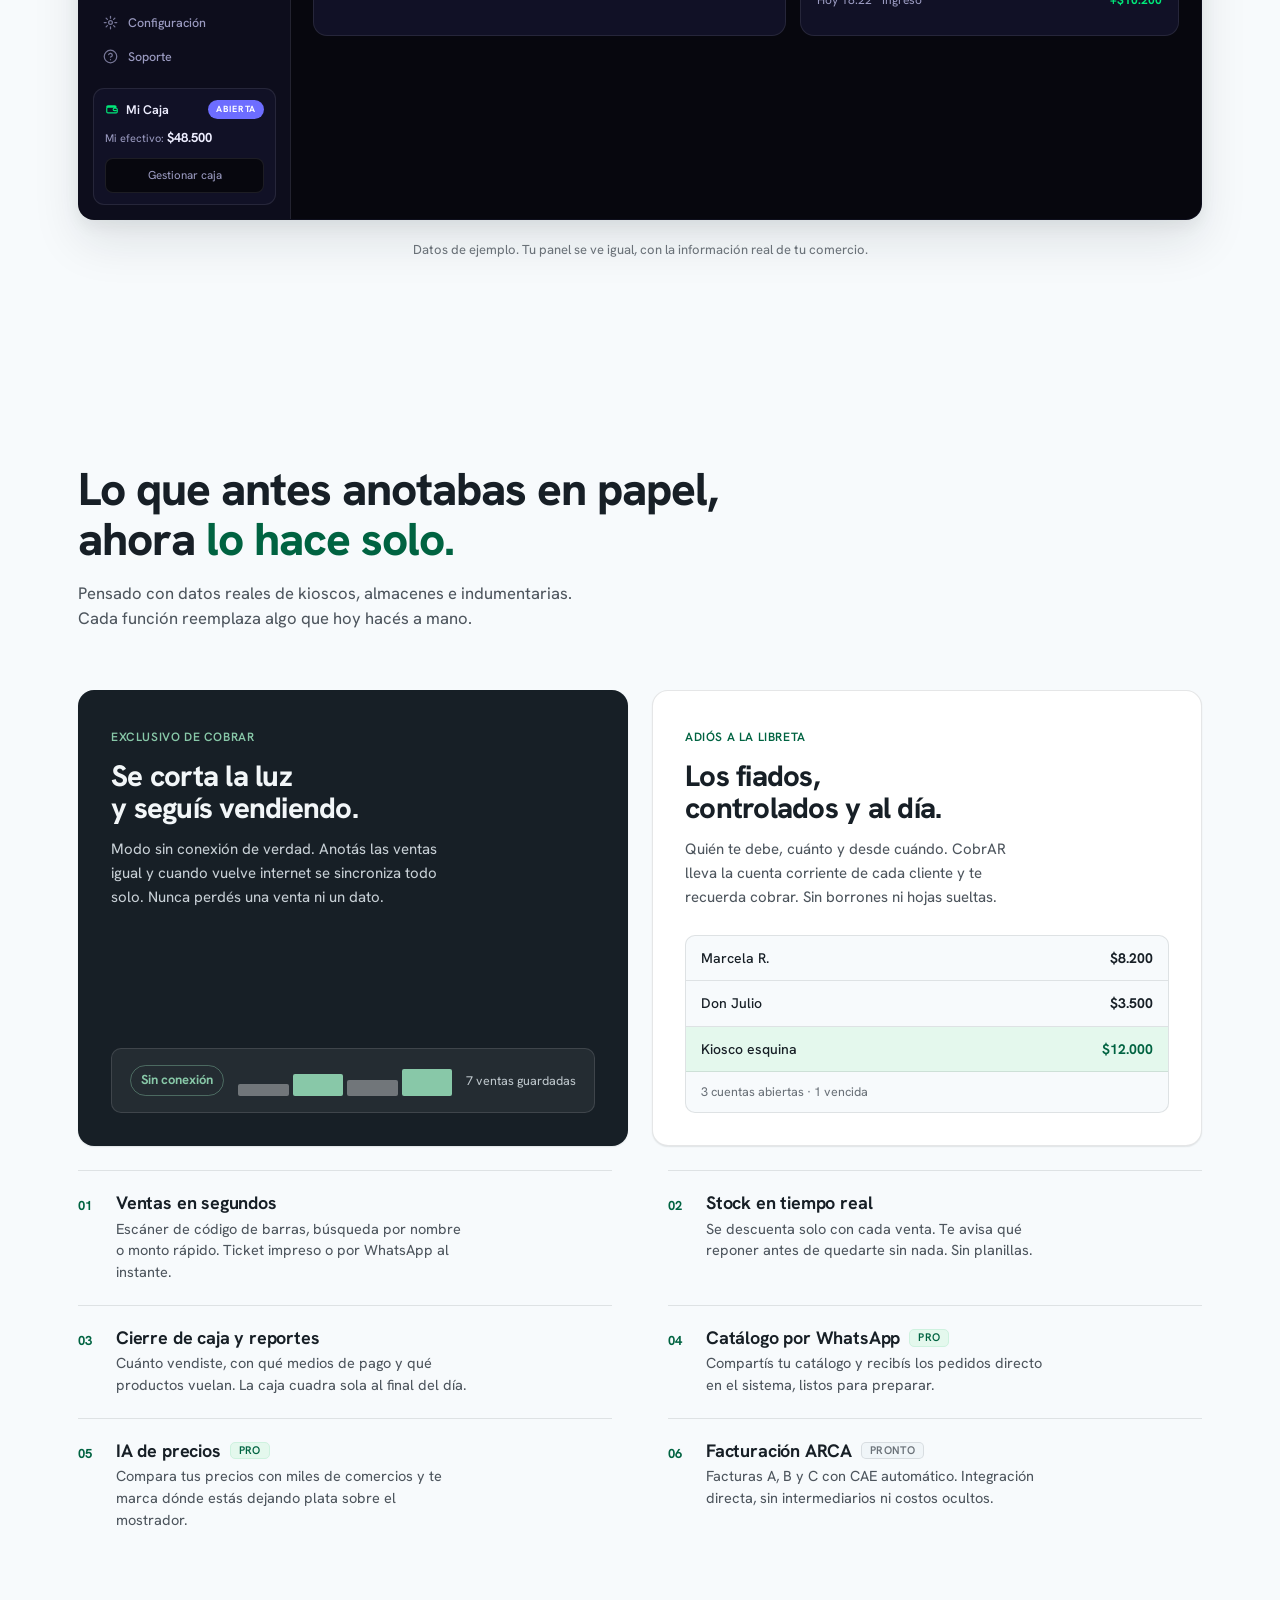
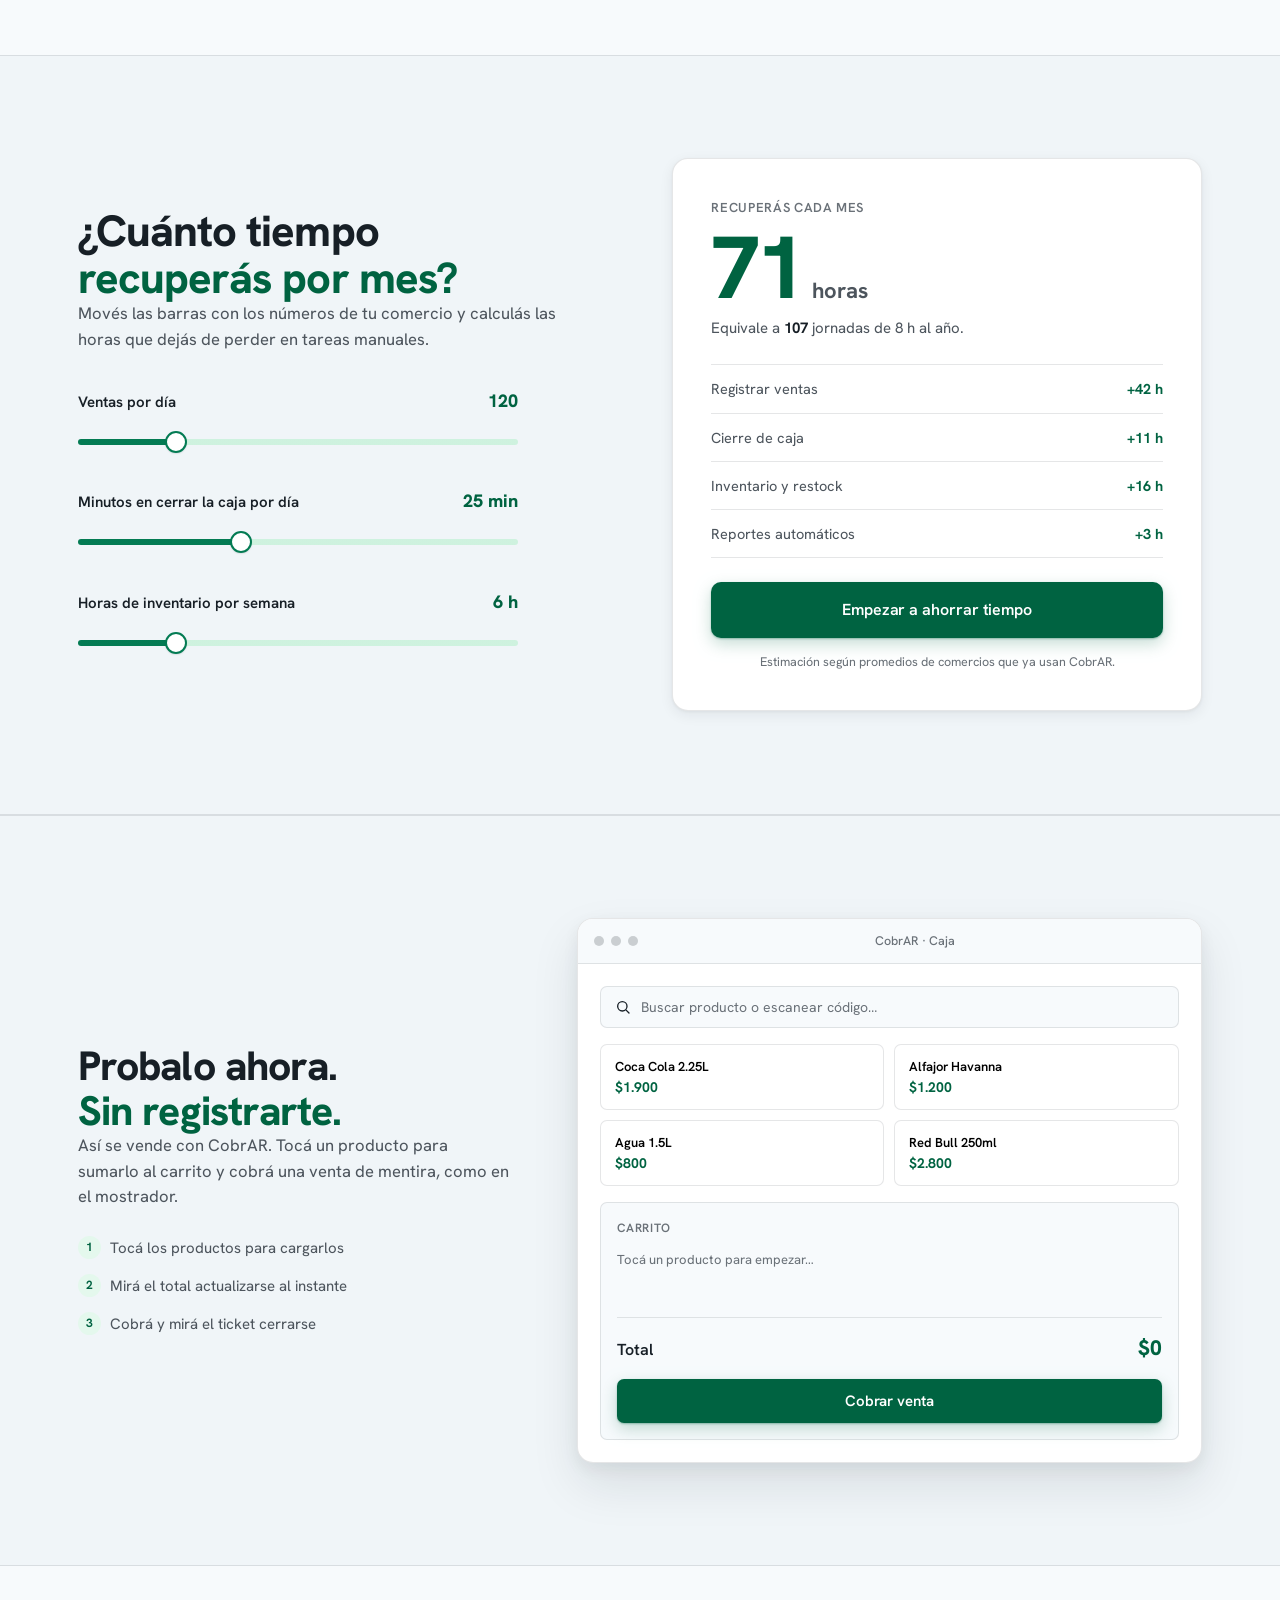
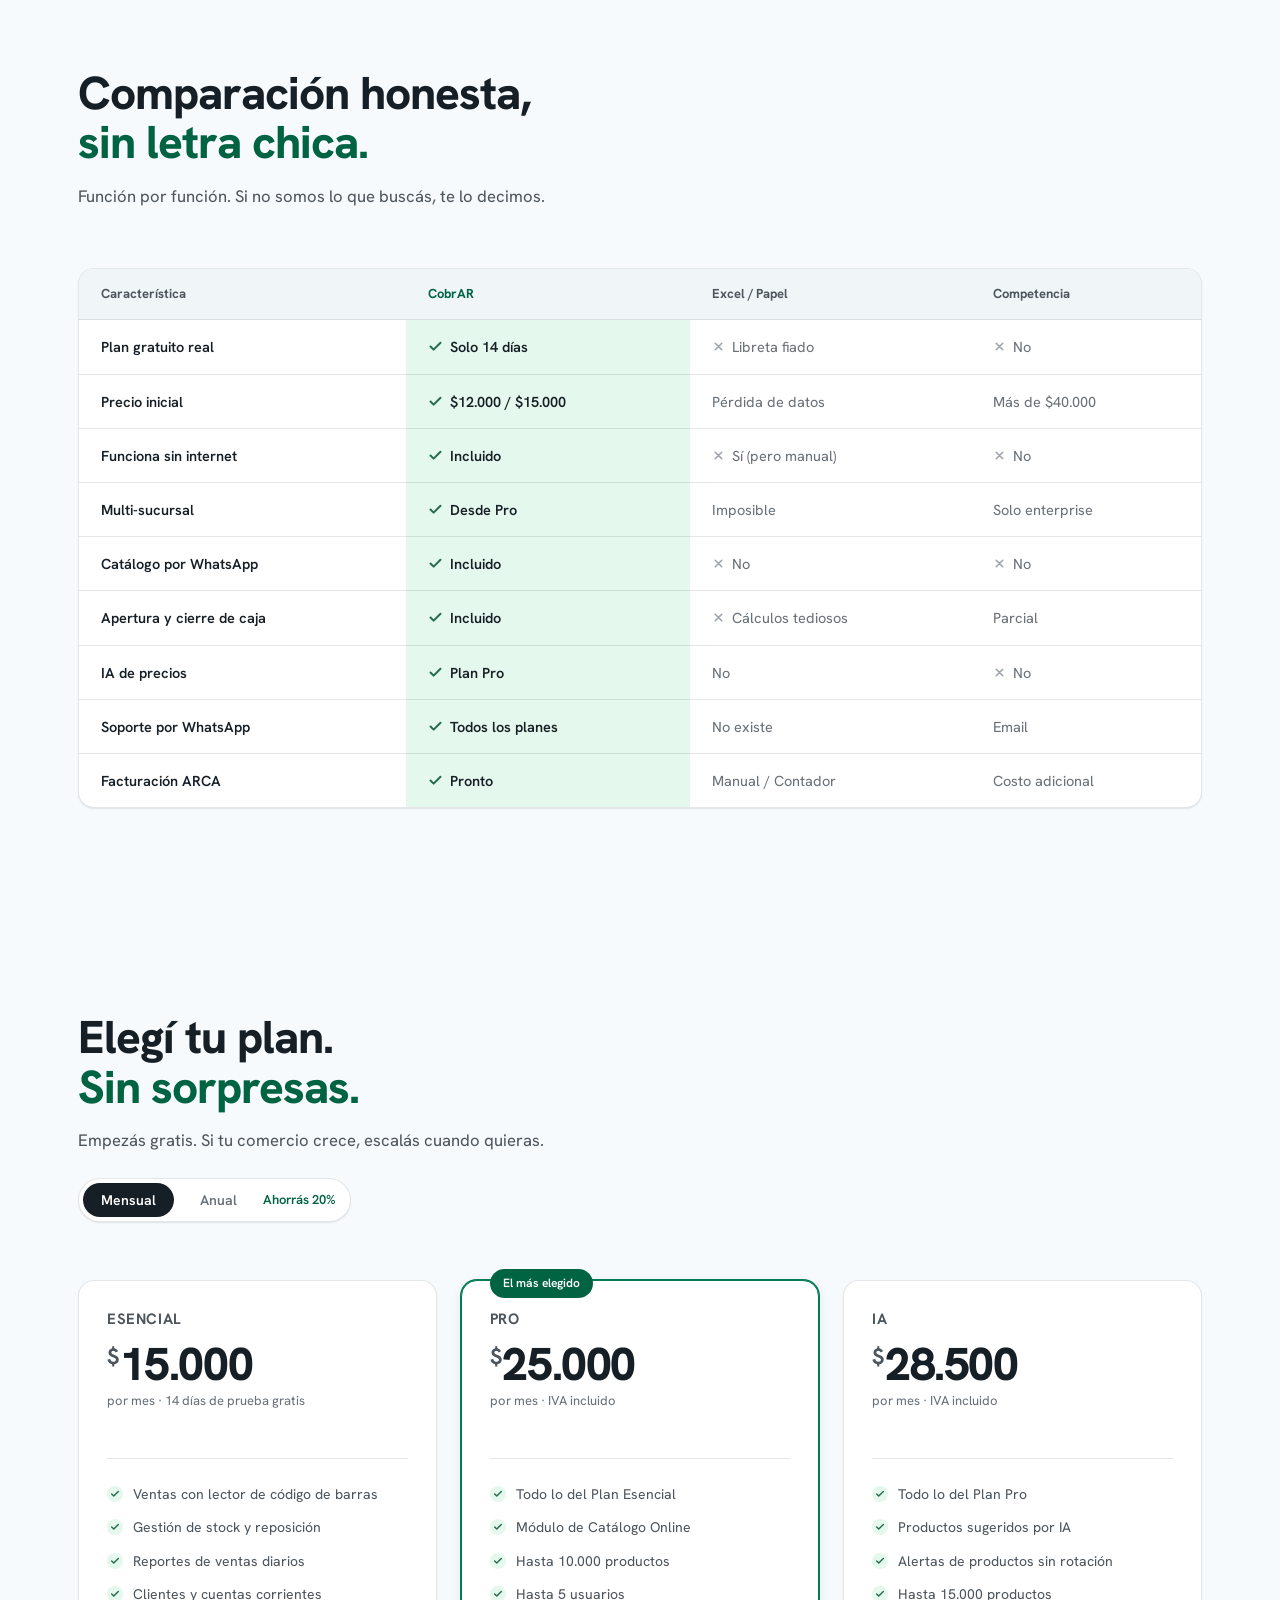
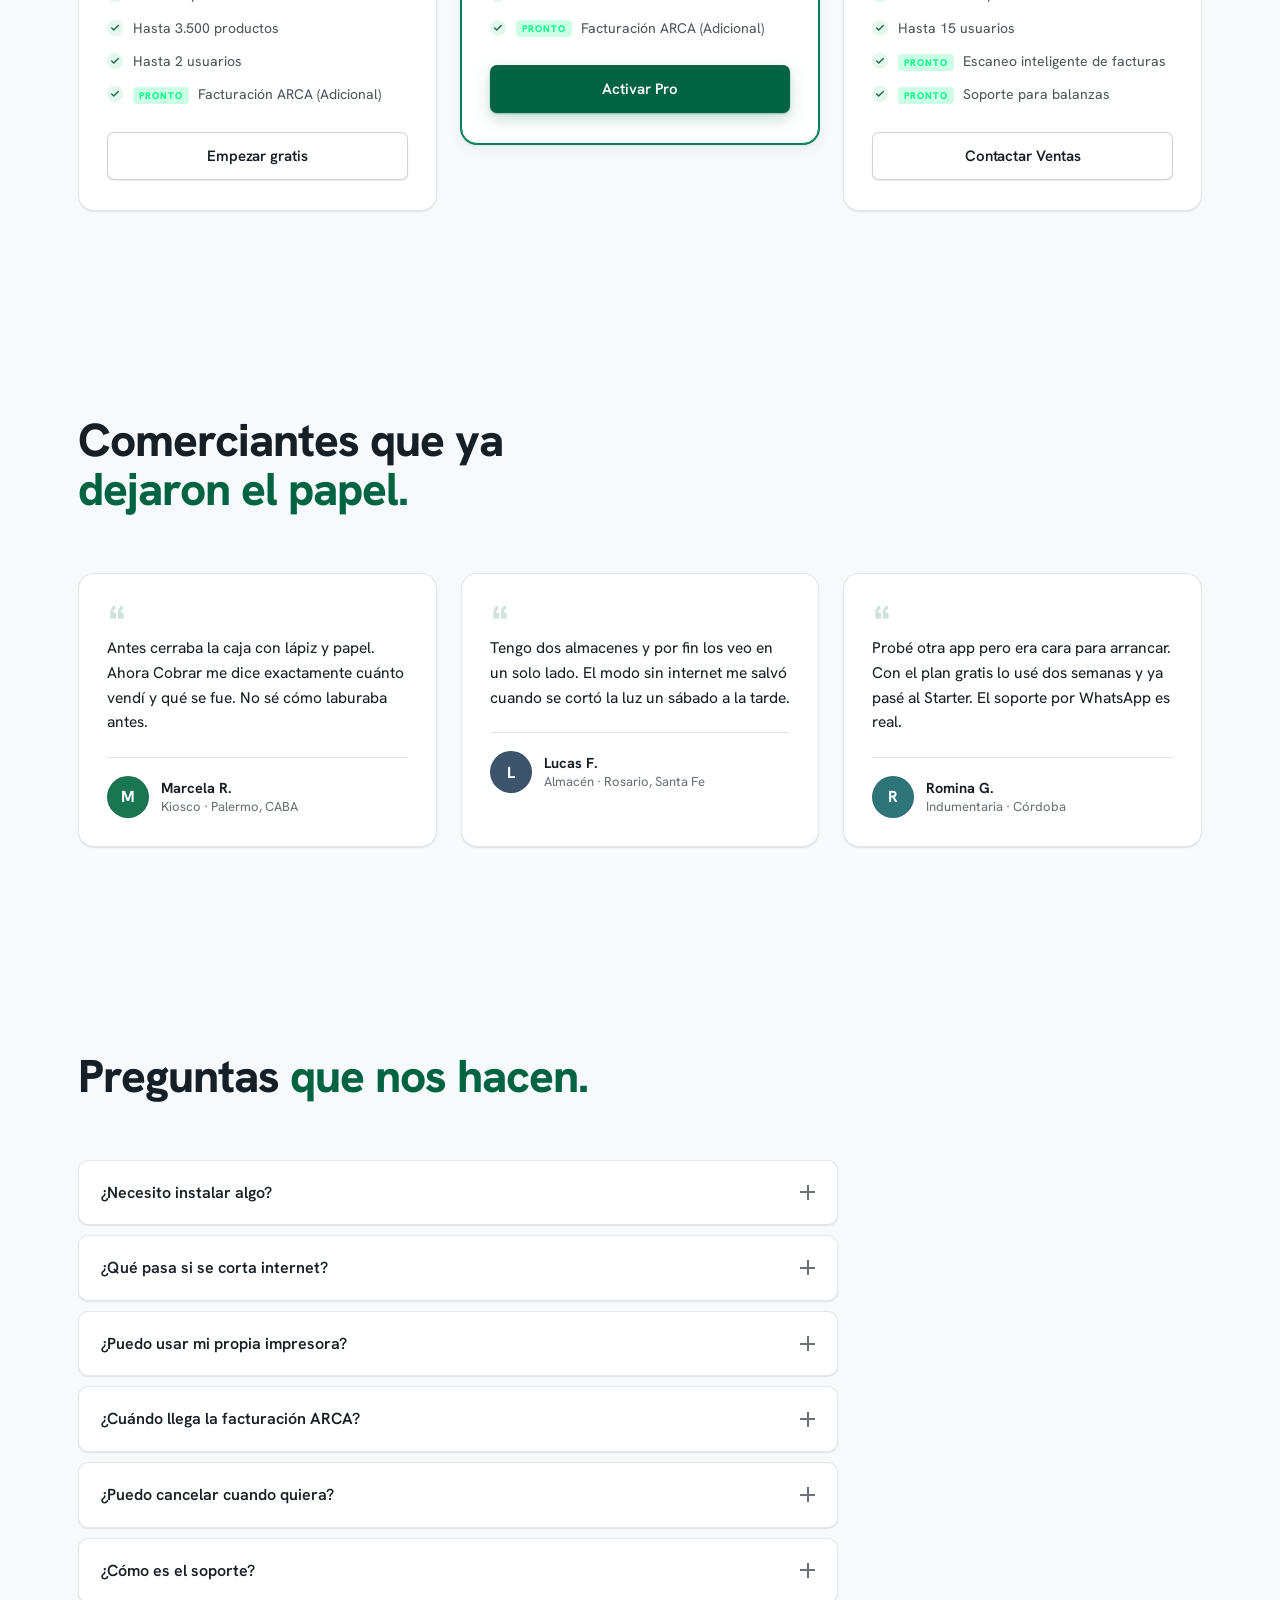
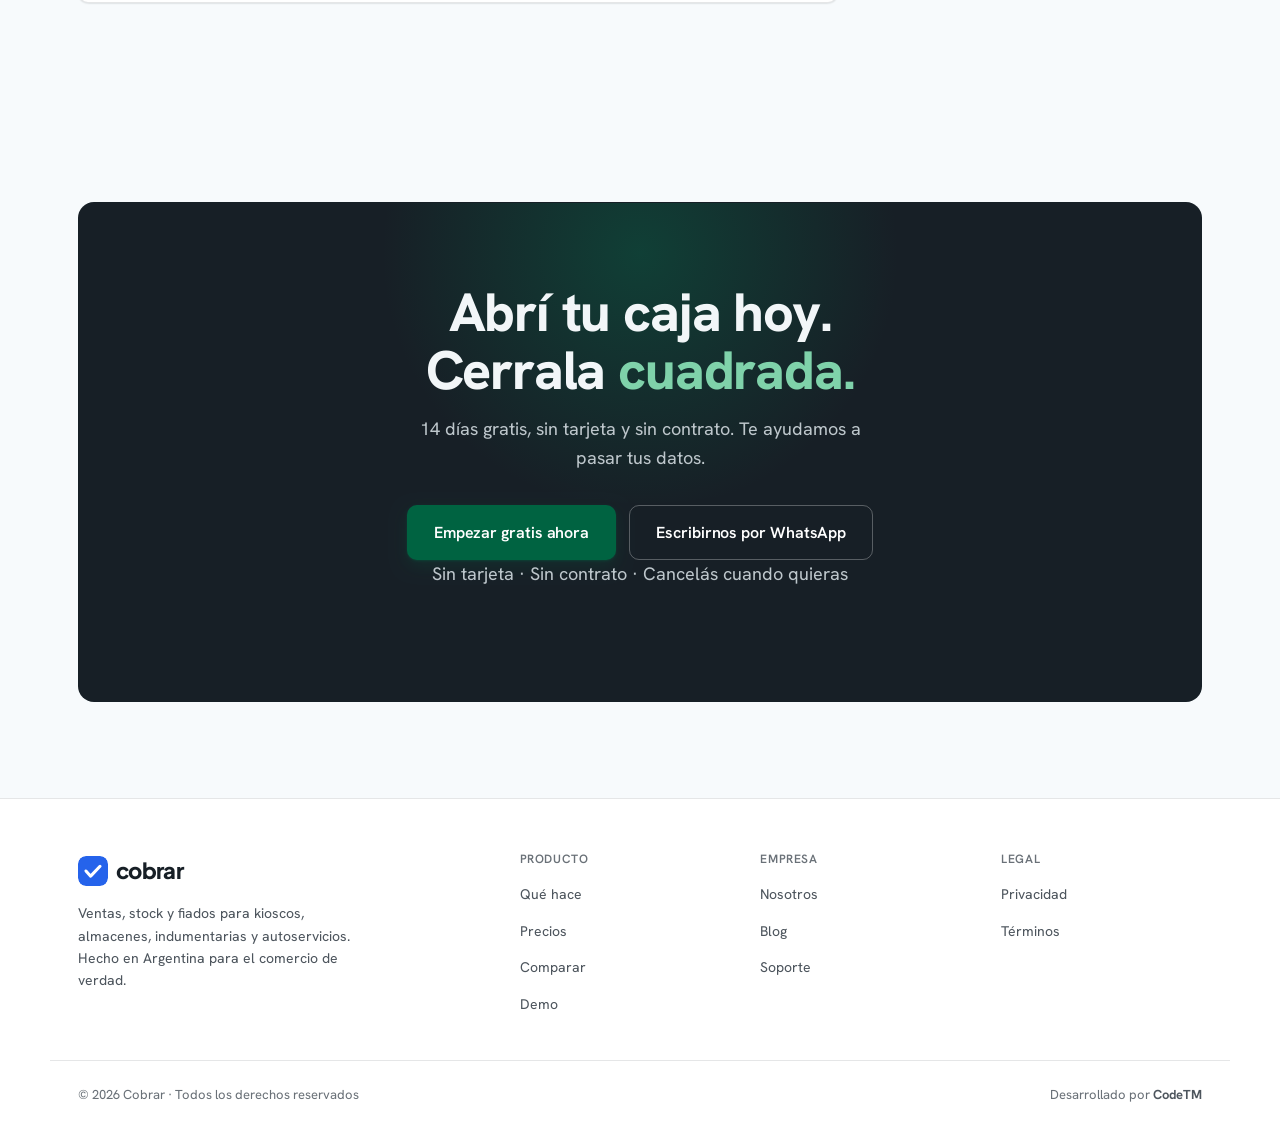
==== commit 0443dd27: "Update landing page with new pricing plans and tags" ====
--- a/index.html
+++ b/index.html
@@ -3,448 +3,549 @@
 <head>
 <meta charset="UTF-8"/>
 <meta name="viewport" content="width=device-width,initial-scale=1.0"/>
-<title>CobrAR — Sistema POS Online para Comercios en Argentina</title>
-<meta name="description" content="Registrá ventas en segundos, controlá stock, manejá fiados y facturá con ARCA. El POS online más completo para kioscos, almacenes e indumentarias. Gratis para empezar."/>
+<link rel="icon" type="image/svg+xml" href="favicon.svg" />
+<script>document.documentElement.className='js'</script>
+<title>Cobrar · Ventas, stock y fiados para tu comercio</title>
+<meta name="description" content="Cobrar es el sistema de ventas, stock y fiados para kioscos, almacenes y autoservicios argentinos. Registrá cada venta, controlá el stock y cobrá los fiados sin libreta. Andás en 5 minutos."/>
+<link href="https://fonts.googleapis.com/css2?family=Plus+Jakarta+Sans:wght@800&display=swap" rel="stylesheet">
 <link rel="stylesheet" href="style.css"/>
 </head>
 <body>
 
 <!-- NAV -->
-<nav id="nav">
-<div class="container">
-<div class="nav-inner">
-  <a href="#" class="logo">
-    <div class="logo-box">C</div>
-    <span class="logo-name">Cobr<span>AR</span></span>
+<header id="nav">
+<div class="wrap nav-inner">
+  <a href="#" class="logo" aria-label="Cobrar, inicio">
+    <div style="display:flex; align-items:center; justify-content:center; width:30px; height:30px; border-radius:8px; overflow:hidden;">
+      <svg width="30" height="30" viewBox="0 0 64 64" fill="none">
+        <rect width="64" height="64" rx="17" fill="#2563EB"/>
+        <polyline points="17,32 27,43 47,22" stroke="white" stroke-width="6.5" stroke-linecap="round" stroke-linejoin="round"/>
+      </svg>
+    </div>
+    <span class="logo-name" style="font-family:'Plus Jakarta Sans',sans-serif; text-transform:lowercase; font-size:22px; margin-left:-2px;">cobrar</span>
   </a>
-  <ul class="nav-links">
-    <li><a href="#features">Producto</a></li>
-    <li><a href="#compare">Comparar</a></li>
-    <li><a href="#pricing">Precios</a></li>
-    <li><a href="#faq">FAQ</a></li>
-  </ul>
+  <nav class="nav-links" aria-label="Secciones">
+    <a href="#features">Qué hace</a>
+    <a href="#compare">Comparar</a>
+    <a href="#pricing">Precios</a>
+    <a href="#faq">Preguntas</a>
+  </nav>
   <div class="nav-ctas">
-    <a href="https://cobrar-app-phi.vercel.app/login" class="link-in">Iniciar sesión</a>
-    <a href="https://cobrar-app-phi.vercel.app/login" class="btn btn-g btn-nav">Probar gratis →</a>
-  </div>
-</div>
-</div>
-</nav>
+    <button id="themeToggle" class="btn-theme" aria-label="Cambiar tema" type="button">
+      <svg class="icon-moon" viewBox="0 0 24 24"><path d="M21 12.79A9 9 0 1 1 11.21 3 7 7 0 0 0 21 12.79z"></path></svg>
+      <svg class="icon-sun" viewBox="0 0 24 24"><circle cx="12" cy="12" r="5"></circle><line x1="12" y1="1" x2="12" y2="3"></line><line x1="12" y1="21" x2="12" y2="23"></line><line x1="4.22" y1="4.22" x2="5.64" y2="5.64"></line><line x1="18.36" y1="18.36" x2="19.78" y2="19.78"></line><line x1="1" y1="12" x2="3" y2="12"></line><line x1="21" y1="12" x2="23" y2="12"></line><line x1="4.22" y1="19.78" x2="5.64" y2="18.36"></line><line x1="18.36" y1="5.64" x2="19.78" y2="4.22"></line></svg>
+    </button>
+    <a href="https://cobrar-app-phi.vercel.app/login" class="link-in">Entrar</a>
+    <a href="https://cobrar-app-phi.vercel.app/login" class="btn btn-ink">Probar gratis</a>
+  </div>
+</div>
+</header>
 
 <!-- HERO -->
 <section class="hero">
-<div class="hero-glow"></div>
-<div class="hero-grid"></div>
-<div class="container">
-<div class="hero-wrap">
-  <div class="hero-content">
-    <div class="chip"><span class="chip-dot"></span> Nuevo · IA incluida en todos los planes</div>
-    <h1>Cobrá en<br/><em>segundos.</em><br/>Manejá todo.</h1>
-    <p class="hero-sub">El sistema POS online que entiende al comerciante argentino. Sin instalaciones, sin letra chica. Empezás en 5 minutos.</p>
+<div class="wrap hero-grid">
+  <div class="hero-copy">
+    <p class="eyebrow"><span class="dot"></span> Para kioscos, almacenes y autoservicios</p>
+    <h1>Cambiá la libreta<br/>por <span class="accent">una pantalla.</span></h1>
+    <p class="lead">El sistema de ventas, stock y fiados pensado para el comerciante argentino. Sin instalar nada, empezás a vender en cinco minutos.</p>
     <div class="hero-btns">
-      <a href="https://cobrar-app-phi.vercel.app/login" class="btn btn-g btn-lg">Empezar gratis →</a>
-      <a href="#demo" class="btn btn-o btn-lg">Ver demo</a>
+      <a href="https://cobrar-app-phi.vercel.app/login" class="btn btn-orange btn-lg">Abrir mi caja gratis</a>
+      <a href="#demo" class="btn btn-ghost btn-lg">Ver cómo funciona</a>
     </div>
     <div class="hero-proof">
-      <div class="avatars">
-        <div class="av">M</div>
-        <div class="av">L</div>
-        <div class="av">R</div>
-      </div>
-      <div class="proof-txt">
-        <strong>+1.200 comercios</strong>
-        ya usan CobrAR hoy
-      </div>
-    </div>
-  </div>
-  <div class="pos-wrap">
-    <div class="pos-card">
-      <div class="pos-head">
-        <span class="pos-head-t">🛒 Venta #4821</span>
-        <span class="pos-head-b">● En curso</span>
-      </div>
-      <div class="pos-body">
-        <div class="pos-items">
-          <div class="pos-item">
-            <div class="pos-item-l"><div class="n">Coca Cola 2.25L</div><div class="q">x2 unidades</div></div>
-            <div class="pos-item-p">$3.800</div>
-          </div>
-          <div class="pos-item">
-            <div class="pos-item-l"><div class="n">Alfajor Havanna</div><div class="q">x1 unidad</div></div>
-            <div class="pos-item-p">$1.200</div>
-          </div>
-          <div class="pos-item">
-            <div class="pos-item-l"><div class="n">Agua mineral 1.5L</div><div class="q">x3 unidades</div></div>
-            <div class="pos-item-p">$2.400</div>
-          </div>
+      <div class="stamps">
+        <span class="stamp">M</span>
+        <span class="stamp">L</span>
+        <span class="stamp">R</span>
+      </div>
+      <p>Ya lo usan <strong>1.200 comercios</strong> de todo el país.</p>
+    </div>
+  </div>
+
+  <div class="hero-ticket-area">
+    <!-- PRODUCT MOCK: sale summary -->
+    <div class="receipt" role="img" aria-label="Resumen de una venta: dos gaseosas, un alfajor y agua, total siete mil cuatrocientos pesos, cobrado.">
+      <div class="receipt-head">
+        <span class="receipt-shop">Kiosco Don Beto</span>
+        <span class="receipt-meta">Venta #4821 · hoy 14:32</span>
+      </div>
+      <div class="receipt-rows">
+        <div class="rr"><span>Coca Cola 2.25L</span><span class="qty">×2</span><span class="amt">3.800</span></div>
+        <div class="rr"><span>Alfajor Havanna</span><span class="qty">×1</span><span class="amt">1.200</span></div>
+        <div class="rr"><span>Agua mineral 1.5L</span><span class="qty">×3</span><span class="amt">2.400</span></div>
+      </div>
+      <div class="receipt-total">
+        <span>TOTAL</span>
+        <span class="rt-amt">$7.400</span>
+      </div>
+      <div class="receipt-pay">
+        <span class="pay-chip">Efectivo</span>
+        <span class="pay-chip done">Cobrado ✓</span>
+      </div>
+      <div class="receipt-foot">Stock actualizado · Ingreso registrado · ¡Gracias!</div>
+    </div>
+    <div class="float-note note-sales">
+      <span class="fn-lbl">Vendido hoy</span>
+      <span class="fn-val">$284.000</span>
+      <span class="fn-sub">↑ 18% que ayer</span>
+    </div>
+    <div class="float-note note-stock">
+      <span class="fn-lbl">Por reponer</span>
+      <span class="fn-val">3</span>
+      <span class="fn-sub">productos</span>
+    </div>
+  </div>
+</div>
+</section>
+
+<!-- TRUST STRIP -->
+<div class="ticker" aria-label="Beneficios">
+  <div class="ticker-track">
+    <span>Sin instalación</span>
+    <span>14 días gratis</span>
+    <span>Sin tarjeta de crédito</span>
+    <span>Soporte por WhatsApp</span>
+    <span>Funciona sin internet</span>
+    <span>Hecho en Argentina</span>
+  </div>
+</div>
+
+<!-- PANEL PREVIEW -->
+<section class="panel-section" id="panel">
+<div class="wrap">
+  <header class="sec-head" data-reveal>
+    <h2>El panel, <span class="hl">por dentro.</span></h2>
+    <p class="sec-sub">No es una promesa: es la pantalla que vas a usar todos los días. Reportes claros, la caja al día y todo tu negocio en un solo lugar.</p>
+  </header>
+
+  <div class="panel-window" data-reveal role="img" aria-label="Vista del panel de CobrAR en la pantalla de Reportes: ingresos del período, ganancia estimada, total de ventas y ticket promedio, con un gráfico de ingresos por día y el estado de caja.">
+    <div class="panel-chrome">
+      <span class="pc-dot"></span><span class="pc-dot"></span><span class="pc-dot"></span>
+      <div class="panel-url">app.cobrar.com/reportes</div>
+    </div>
+    <div class="panel-app">
+      <aside class="panel-side">
+        <div class="ps-brand">
+          <div class="ps-brand-logo">C</div>
+          <div class="ps-brand-meta"><strong>CobrAR Pos</strong><span>#De91 · Propietario</span></div>
         </div>
-        <div class="pos-div"></div>
-        <div class="pos-total">
-          <span class="pos-total-l">Total a cobrar</span>
-          <span class="pos-total-v">$7.400</span>
+        <nav class="ps-nav">
+          <div class="ps-group">
+            <p>Operación</p>
+            <span class="ps-item"><svg viewBox="0 0 24 24"><rect x="2" y="3" width="20" height="14" rx="2"/><path d="M8 21h8M12 17v4"/></svg>Punto de Venta</span>
+            <span class="ps-item"><svg viewBox="0 0 24 24"><path d="M6 2 3 6v14a2 2 0 0 0 2 2h14a2 2 0 0 0 2-2V6l-3-4zM3 6h18M16 10a4 4 0 0 1-8 0"/></svg>Compras</span>
+          </div>
+          <div class="ps-group">
+            <p>Catálogo</p>
+            <span class="ps-item"><svg viewBox="0 0 24 24"><path d="M21 8a2 2 0 0 0-1-1.73l-7-4a2 2 0 0 0-2 0l-7 4A2 2 0 0 0 3 8v8a2 2 0 0 0 1 1.73l7 4a2 2 0 0 0 2 0l7-4A2 2 0 0 0 21 16Z"/><path d="m3.3 7 8.7 5 8.7-5M12 22V12"/></svg>Productos</span>
+            <span class="ps-item"><svg viewBox="0 0 24 24"><path d="m16 3 4 4-4 4M20 7H4M8 21l-4-4 4-4M4 17h16"/></svg>Movimientos</span>
+          </div>
+          <div class="ps-group">
+            <p>Personas</p>
+            <span class="ps-item"><svg viewBox="0 0 24 24"><path d="M16 21v-2a4 4 0 0 0-4-4H6a4 4 0 0 0-4 4v2"/><circle cx="9" cy="7" r="4"/><path d="M22 21v-2a4 4 0 0 0-3-3.87"/></svg>Clientes</span>
+            <span class="ps-item"><svg viewBox="0 0 24 24"><path d="M16 21v-2a4 4 0 0 0-4-4H6a4 4 0 0 0-4 4v2"/><circle cx="9" cy="7" r="4"/><circle cx="19" cy="11" r="2"/></svg>Usuarios</span>
+          </div>
+          <div class="ps-group">
+            <p>Análisis</p>
+            <span class="ps-item active"><svg viewBox="0 0 24 24"><path d="M3 3v18h18M18 17V9M13 17V5M8 17v-3"/></svg>Reportes</span>
+          </div>
+          <div class="ps-group">
+            <p>Sistema</p>
+            <span class="ps-item"><svg viewBox="0 0 24 24"><circle cx="12" cy="12" r="3"/><path d="M12 2v3M12 19v3M2 12h3M19 12h3M5 5l2 2M17 17l2 2M19 5l-2 2M7 17l-2 2"/></svg>Configuración</span>
+            <span class="ps-item"><svg viewBox="0 0 24 24"><circle cx="12" cy="12" r="10"/><path d="M9.1 9a3 3 0 0 1 5.8 1c0 2-3 3-3 3M12 17h.01"/></svg>Soporte</span>
+          </div>
+        </nav>
+        <div class="ps-caja">
+          <div class="ps-caja-head">
+            <span><svg viewBox="0 0 24 24"><path d="M3 7a2 2 0 0 1 2-2h12a2 2 0 0 1 2 2v0H5a2 2 0 0 0-2 2v6a2 2 0 0 0 2 2h14a2 2 0 0 0 2-2v-4a2 2 0 0 0-2-2h-3a2 2 0 0 0 0 4h3"/></svg> Mi Caja</span>
+            <span class="ps-badge">Abierta</span>
+          </div>
+          <div class="ps-caja-amt">Mi efectivo: <strong>$48.500</strong></div>
+          <div class="ps-caja-btn">Gestionar caja</div>
         </div>
-        <div class="pos-btns">
-          <button class="pb cash">💵 Efectivo</button>
-          <button class="pb mp">📱 Mercado Pago</button>
+      </aside>
+
+      <main class="panel-main">
+        <div class="pm-head">
+          <div><h3>Reportes</h3><p>Analizá el rendimiento de tu negocio</p></div>
+          <div class="pm-actions"><span class="pm-chip">Últimos 30 días</span><span class="pm-btn">Aplicar</span></div>
         </div>
-      </div>
-    </div>
-    <div class="fb fb1">
-      <div class="fb-lbl">Ventas hoy</div>
-      <div class="fb-val">$284k</div>
-      <div class="fb-sub">↑ 18% vs ayer</div>
-    </div>
-    <div class="fb fb2">
-      <div class="fb-lbl">Stock bajo</div>
-      <div class="fb-val">3</div>
-      <div class="fb-sub">productos por reponer</div>
-    </div>
-  </div>
-</div>
-</div>
-</section>
-
-<!-- TRUST BAR -->
-<div class="trust">
-<div class="container">
-<div class="trust-inner">
-  <div class="trust-item">✅ Sin instalación</div>
-  <div class="trust-item">✅ 14 días gratis de prueba</div>
-  <div class="trust-item">✅ Sin tarjeta de crédito</div>
-  <div class="trust-item">✅ Soporte en WhatsApp</div>
-  <div class="trust-item">✅ Hecho en Argentina 🇦🇷</div>
-</div>
-</div>
-</div>
+        <div class="pm-stats">
+          <div class="pm-stat"><span class="pm-ic ic-indigo">$</span><p>Ingresos del período</p><strong>$1.284.500</strong></div>
+          <div class="pm-stat"><span class="pm-ic ic-green">↑</span><p>Ganancia estimada</p><strong>$385.350</strong></div>
+          <div class="pm-stat"><span class="pm-ic ic-purple">≣</span><p>Total de ventas</p><strong>1.842</strong></div>
+          <div class="pm-stat"><span class="pm-ic ic-orange">◷</span><p>Ticket promedio</p><strong>$697</strong></div>
+        </div>
+        <div class="pm-tabs"><span class="active">Resumen</span><span>Ventas</span><span>Movimientos de caja</span></div>
+        <div class="pm-grid">
+          <div class="pm-card pm-chart">
+            <div class="pmc-head">Ingresos y ganancia por día</div>
+            <div class="pm-bars">
+              <i style="--h:42%"></i><i style="--h:58%"></i><i style="--h:48%"></i><i style="--h:71%"></i>
+              <i style="--h:63%"></i><i style="--h:85%"></i><i style="--h:78%"></i>
+            </div>
+          </div>
+          <div class="pm-card">
+            <div class="pmc-head">Estado de caja <strong class="green">$48.500</strong></div>
+            <ul class="pm-rows">
+              <li><span>Hoy 09:12</span><span>Apertura</span><span class="amt">$15.000</span></li>
+              <li><span>Hoy 13:40</span><span>Ingreso</span><span class="amt up">+$28.300</span></li>
+              <li><span>Hoy 16:05</span><span>Retiro</span><span class="amt down">−$5.000</span></li>
+              <li><span>Hoy 18:22</span><span>Ingreso</span><span class="amt up">+$10.200</span></li>
+            </ul>
+          </div>
+        </div>
+      </main>
+    </div>
+  </div>
+  <p class="panel-foot" data-reveal>Datos de ejemplo. Tu panel se ve igual, con la información real de tu comercio.</p>
+</div>
+</section>
 
 <!-- FEATURES -->
 <section class="features" id="features">
-<div class="container">
-<div class="sec-head reveal">
-  <div class="sec-lbl">01 · Características</div>
-  <h2>Todo lo que tu comercio<br/>necesita, en un solo lugar.</h2>
-  <p class="sec-sub">Diseñado con datos reales de kioscos, almacenes e indumentarias argentinas.</p>
-</div>
-<div class="feat-grid">
-  <div class="feat-card reveal">
-    <div class="feat-icon">🛒</div>
-    <h3>Registrá ventas en segundos</h3>
-    <p>Escáner de código de barras, búsqueda por nombre o monto rápido. Ticket impreso o digital al instante.</p>
-  </div>
-  <div class="feat-card reveal">
-    <div class="feat-icon">📦</div>
-    <h3>Stock en tiempo real</h3>
-    <p>Se actualiza solo con cada venta. Te avisamos qué reponer antes de que se acabe. Sin Excel.</p>
-  </div>
-  <div class="feat-card reveal">
-    <div class="feat-icon">👥</div>
-    <h3>Fiados y cuentas corrientes</h3>
-    <p>Llevá el control de quién te debe, cuánto y desde cuándo. Cobrar nunca fue tan fácil.</p>
-  </div>
-  <div class="feat-card reveal">
-    <div class="feat-icon">📊</div>
-    <h3>Reportes del día</h3>
-    <p>Cuánto vendiste, qué métodos de pago usaron, qué productos vuelan. Todo en un dashboard claro.</p>
-  </div>
-  <div class="feat-card reveal">
-    <div class="feat-icon">🧾</div>
-    <h3>Facturación ARCA</h3>
-    <p>Facturas A, B y C con CAE automático. Integración directa, sin intermediarios ni costos ocultos.</p>
-    <span class="feat-tag">Próximamente</span>
-  </div>
-  <div class="feat-card reveal">
-    <div class="feat-icon">🤖</div>
-    <h3>IA de precios</h3>
-    <p>Comparamos tus precios con miles de comercios y te decimos dónde estás dejando plata sobre la mesa.</p>
-    <span class="feat-tag">Plan Pro</span>
-  </div>
-  <div class="feat-card reveal">
-    <div class="feat-icon">📴</div>
-    <h3>Modo sin conexión</h3>
-    <p>¿Se cortó internet? Seguís vendiendo. Cuando vuelve la conexión, todo se sincroniza solo.</p>
-    <span class="feat-tag">Exclusivo CobrAR</span>
-  </div>
-  <div class="feat-card reveal">
-    <div class="feat-icon">🏪</div>
-    <h3>Multi-sucursal</h3>
-    <p>Manejá varias bocas desde un solo panel. Reportes unificados o por sucursal. Incluido desde Plan Pro.</p>
-    <span class="feat-tag">Exclusivo CobrAR</span>
-  </div>
-  <div class="feat-card reveal">
-    <div class="feat-icon">💬</div>
-    <h3>Catálogo por WhatsApp</h3>
-    <p>Compartí tu catálogo de productos por WhatsApp y recibí pedidos directamente en el sistema.</p>
-    <span class="feat-tag">Plan Pro</span>
-  </div>
-</div>
+<div class="wrap">
+  <header class="sec-head" data-reveal>
+    <h2>Lo que antes anotabas en papel,<br/>ahora <span class="hl">lo hace solo.</span></h2>
+    <p class="sec-sub">Pensado con datos reales de kioscos, almacenes e indumentarias. Cada función reemplaza algo que hoy hacés a mano.</p>
+  </header>
+
+  <!-- SPOTLIGHTS -->
+  <div class="spots">
+    <article class="spot spot-blue" data-reveal>
+      <div class="spot-text">
+        <span class="spot-kicker">Exclusivo de CobrAR</span>
+        <h3>Se corta la luz<br/>y seguís vendiendo.</h3>
+        <p>Modo sin conexión de verdad. Anotás las ventas igual y cuando vuelve internet se sincroniza todo solo. Nunca perdés una venta ni un dato.</p>
+      </div>
+      <div class="spot-art offline-art" aria-hidden="true">
+        <span class="off-bolt">Sin conexión</span>
+        <div class="off-bars"><i></i><i></i><i></i><i></i></div>
+        <span class="off-tag">7 ventas guardadas</span>
+      </div>
+    </article>
+
+    <article class="spot spot-orange" data-reveal>
+      <div class="spot-text">
+        <span class="spot-kicker">Adiós a la libreta</span>
+        <h3>Los fiados,<br/>controlados y al día.</h3>
+        <p>Quién te debe, cuánto y desde cuándo. CobrAR lleva la cuenta corriente de cada cliente y te recuerda cobrar. Sin borrones ni hojas sueltas.</p>
+      </div>
+      <div class="spot-art fiados-art" aria-hidden="true">
+        <div class="debt"><span>Marcela R.</span><span class="debt-amt">$8.200</span></div>
+        <div class="debt"><span>Don Julio</span><span class="debt-amt">$3.500</span></div>
+        <div class="debt overdue"><span>Kiosco esquina</span><span class="debt-amt">$12.000</span></div>
+        <span class="debt-note">3 cuentas abiertas · 1 vencida</span>
+      </div>
+    </article>
+  </div>
+
+  <!-- INDEX LIST -->
+  <ol class="feat-index" data-reveal>
+    <li>
+      <span class="fi-num">01</span>
+      <div><h4>Ventas en segundos</h4><p>Escáner de código de barras, búsqueda por nombre o monto rápido. Ticket impreso o por WhatsApp al instante.</p></div>
+    </li>
+    <li>
+      <span class="fi-num">02</span>
+      <div><h4>Stock en tiempo real</h4><p>Se descuenta solo con cada venta. Te avisa qué reponer antes de quedarte sin nada. Sin planillas.</p></div>
+    </li>
+    <li>
+      <span class="fi-num">03</span>
+      <div><h4>Cierre de caja y reportes</h4><p>Cuánto vendiste, con qué medios de pago y qué productos vuelan. La caja cuadra sola al final del día.</p></div>
+    </li>
+    <li>
+      <span class="fi-num">04</span>
+      <div><h4>Catálogo por WhatsApp <span class="tag tag-pro">Pro</span></h4><p>Compartís tu catálogo y recibís los pedidos directo en el sistema, listos para preparar.</p></div>
+    </li>
+    <li>
+      <span class="fi-num">05</span>
+      <div><h4>IA de precios <span class="tag tag-pro">Pro</span></h4><p>Compara tus precios con miles de comercios y te marca dónde estás dejando plata sobre el mostrador.</p></div>
+    </li>
+    <li>
+      <span class="fi-num">06</span>
+      <div><h4>Facturación ARCA <span class="tag tag-soon">Pronto</span></h4><p>Facturas A, B y C con CAE automático. Integración directa, sin intermediarios ni costos ocultos.</p></div>
+    </li>
+  </ol>
+</div>
+</section>
+
+<!-- TIME SAVED CALCULATOR -->
+<section class="calc-section" id="ahorro">
+<div class="wrap calc-grid">
+  <div class="calc-intro" data-reveal>
+    <h2>¿Cuánto tiempo<br/><span class="hl">recuperás por mes?</span></h2>
+    <p class="sec-sub">Movés las barras con los números de tu comercio y calculás las horas que dejás de perder en tareas manuales.</p>
+    <div class="calc-controls">
+      <div class="calc-field">
+        <label for="rngVentas">Ventas por día <output id="outVentas">120</output></label>
+        <input type="range" id="rngVentas" class="slider" min="20" max="500" step="10" value="120" aria-label="Ventas por día"/>
+      </div>
+      <div class="calc-field">
+        <label for="rngCierre">Minutos en cerrar la caja por día <output id="outCierre">25</output></label>
+        <input type="range" id="rngCierre" class="slider" min="5" max="60" step="5" value="25" aria-label="Minutos en cerrar la caja por día"/>
+      </div>
+      <div class="calc-field">
+        <label for="rngStock">Horas de inventario por semana <output id="outStock">6</output></label>
+        <input type="range" id="rngStock" class="slider" min="1" max="25" step="1" value="6" aria-label="Horas de inventario por semana"/>
+      </div>
+    </div>
+  </div>
+
+  <div class="calc-result" data-reveal aria-live="polite">
+    <p class="cr-label">Recuperás cada mes</p>
+    <p class="cr-hours"><span id="crHours" class="num">71</span><span class="cr-unit">horas</span></p>
+    <p class="cr-year">Equivale a <strong id="crDays" class="num">106</strong> jornadas de 8 h al año.</p>
+    <ul class="cr-breakdown">
+      <li><span>Registrar ventas</span><span class="num" id="brVentas">+42 h</span></li>
+      <li><span>Cierre de caja</span><span class="num" id="brCierre">+11 h</span></li>
+      <li><span>Inventario y restock</span><span class="num" id="brStock">+16 h</span></li>
+      <li><span>Reportes automáticos</span><span class="num" id="brRep">+3 h</span></li>
+    </ul>
+    <a href="https://cobrar-app-phi.vercel.app/login" class="btn btn-orange btn-lg cr-cta">Empezar a ahorrar tiempo</a>
+    <p class="cr-fine">Estimación según promedios de comercios que ya usan CobrAR.</p>
+  </div>
 </div>
 </section>
 
 <!-- DEMO -->
-<section class="demo-section" id="demo">
-<div class="container">
-<div class="demo-wrap">
-  <div class="reveal">
-    <div class="sec-lbl">02 · Demo interactivo</div>
-    <h2>Probalo ahora mismo.<br/>Sin registro.</h2>
-    <p class="sec-sub" style="margin-top:14px">Así se ve el POS en acción. Hacé clic en un producto para agregarlo al carrito y simulá una venta real.</p>
-  </div>
-  <div class="demo-terminal reveal">
-    <div class="demo-bar">
-      <div class="demo-dot r"></div>
-      <div class="demo-dot y"></div>
-      <div class="demo-dot g"></div>
-      <div class="demo-bar-t">CobrAR POS · Demo</div>
-    </div>
-    <div class="demo-screen" id="demoScreen">
-      <div class="demo-search">
-        <span>🔍</span>
-        <input type="text" placeholder="Buscar producto o escanear código..." readonly/>
-      </div>
+<section class="demo" id="demo">
+<div class="wrap demo-grid">
+  <div class="demo-intro" data-reveal>
+    <h2>Probalo ahora.<br/><span class="hl">Sin registrarte.</span></h2>
+    <p class="sec-sub">Así se vende con CobrAR. Tocá un producto para sumarlo al carrito y cobrá una venta de mentira, como en el mostrador.</p>
+    <ul class="demo-points">
+      <li>Tocá los productos para cargarlos</li>
+      <li>Mirá el total actualizarse al instante</li>
+      <li>Cobrá y mirá el ticket cerrarse</li>
+    </ul>
+  </div>
+
+  <div class="terminal" data-reveal>
+    <div class="terminal-bar">
+      <span class="td r"></span><span class="td y"></span><span class="td g"></span>
+      <span class="terminal-title">CobrAR · Caja</span>
+    </div>
+    <div class="terminal-screen" id="demoScreen">
+      <div class="demo-search"><svg width="16" height="16" viewBox="0 0 24 24" fill="none" stroke="currentColor" stroke-width="2" stroke-linecap="round" aria-hidden="true"><circle cx="11" cy="11" r="7"/><path d="m21 21-4.3-4.3"/></svg><input type="text" placeholder="Buscar producto o escanear código…" readonly aria-label="Buscar producto"/></div>
       <div class="demo-prods">
-        <div class="dprod" onclick="addToCart('Coca Cola 2.25L',1900)">
-          <div class="dprod-name">🥤 Coca Cola 2.25L</div>
-          <div class="dprod-price">$1.900</div>
-        </div>
-        <div class="dprod" onclick="addToCart('Alfajor Havanna',1200)">
-          <div class="dprod-name">🍫 Alfajor Havanna</div>
-          <div class="dprod-price">$1.200</div>
-        </div>
-        <div class="dprod" onclick="addToCart('Agua 1.5L',800)">
-          <div class="dprod-name">💧 Agua 1.5L</div>
-          <div class="dprod-price">$800</div>
-        </div>
-        <div class="dprod" onclick="addToCart('Red Bull 250ml',2800)">
-          <div class="dprod-name">⚡ Red Bull 250ml</div>
-          <div class="dprod-price">$2.800</div>
-        </div>
+        <button class="dprod" type="button" onclick="addToCart('Coca Cola 2.25L',1900)"><span class="dp-name">Coca Cola 2.25L</span><span class="dp-price">$1.900</span></button>
+        <button class="dprod" type="button" onclick="addToCart('Alfajor Havanna',1200)"><span class="dp-name">Alfajor Havanna</span><span class="dp-price">$1.200</span></button>
+        <button class="dprod" type="button" onclick="addToCart('Agua 1.5L',800)"><span class="dp-name">Agua 1.5L</span><span class="dp-price">$800</span></button>
+        <button class="dprod" type="button" onclick="addToCart('Red Bull 250ml',2800)"><span class="dp-name">Red Bull 250ml</span><span class="dp-price">$2.800</span></button>
       </div>
       <div class="demo-cart">
-        <div class="demo-cart-title">🛒 Carrito</div>
-        <div class="demo-cart-items" id="cartItems"><span style="color:var(--txt3);font-size:13px">Tocá un producto para agregarlo...</span></div>
-        <div class="demo-total">
-          <span class="demo-total-lbl">Total</span>
-          <span class="demo-total-val" id="demoTotal">$0</span>
-        </div>
-        <button class="demo-cobrar" id="cobrarBtn" onclick="cobrar()">Cobrar →</button>
-      </div>
-    </div>
-    <div class="demo-screen" id="demoSuccess" style="display:none">
-      <div class="demo-success">
-        <div class="demo-success-icon">✅</div>
-        <div class="demo-success-txt">¡Venta registrada!</div>
-        <div class="demo-success-sub">Ticket #4822 · Stock actualizado · Ingreso registrado</div>
-        <button class="demo-reset" onclick="resetDemo()">← Nueva venta</button>
-      </div>
-    </div>
-  </div>
-</div>
+        <div class="demo-cart-head">Carrito</div>
+        <div class="demo-cart-items" id="cartItems"><span class="cart-empty">Tocá un producto para empezar…</span></div>
+        <div class="demo-total"><span>Total</span><span class="demo-total-val" id="demoTotal">$0</span></div>
+        <button class="btn btn-orange demo-cobrar" id="cobrarBtn" type="button" onclick="cobrar()">Cobrar venta</button>
+      </div>
+    </div>
+    <div class="terminal-screen success" id="demoSuccess" hidden>
+      <div class="success-mark">✓</div>
+      <p class="success-txt">¡Venta registrada!</p>
+      <p class="success-sub">Ticket #4822 · Stock actualizado · Ingreso anotado</p>
+      <button class="btn btn-ghost" type="button" onclick="resetDemo()">Hacer otra venta</button>
+    </div>
+  </div>
 </div>
 </section>
 
 <!-- COMPARE -->
 <section class="compare" id="compare">
-<div class="container">
-<div class="sec-head reveal">
-  <div class="sec-lbl">03 · Comparación</div>
-  <h2>Honesta. Sin letra chica.</h2>
-  <p class="sec-sub">Comparamos función por función. Si no te convence, te ayudamos a encontrar la herramienta correcta.</p>
-</div>
-<div class="reveal" style="overflow-x:auto">
-<table class="compare-table">
-  <thead>
-    <tr>
-      <th>Característica</th>
-      <th class="us">CobrAR ✦</th>
-      <th>Cobrando.app</th>
-      <th>Otros</th>
-    </tr>
-  </thead>
-  <tbody>
-    <tr><td>Plan gratuito real</td><td class="us-col chk">✓ Sí</td><td class="cross">✗ No</td><td class="cross">✗ No</td></tr>
-    <tr><td>Precio inicial</td><td class="us-col chk">$0 / $8.900</td><td class="cross">$12.000/mes</td><td class="cross">$15.000+</td></tr>
-    <tr><td>Modo sin conexión</td><td class="us-col chk">✓ Incluido</td><td class="cross">✗ No</td><td class="cross">✗ No</td></tr>
-    <tr><td>Multi-sucursal</td><td class="us-col chk">✓ Desde Pro</td><td class="cross">Solo enterprise</td><td class="cross">Solo enterprise</td></tr>
-    <tr><td>Catálogo WhatsApp</td><td class="us-col chk">✓ Incluido</td><td class="cross">✗ No</td><td class="cross">✗ No</td></tr>
-    <tr><td>Apertura/cierre de caja</td><td class="us-col chk">✓ Incluido</td><td class="cross">✗ No</td><td class="cross">Parcial</td></tr>
-    <tr><td>IA de precios</td><td class="us-col chk">✓ Plan Pro</td><td class="cross">Solo Plan IA</td><td class="cross">✗ No</td></tr>
-    <tr><td>Soporte en WhatsApp</td><td class="us-col chk">✓ Todos los planes</td><td>Solo pago</td><td class="cross">Email</td></tr>
-    <tr><td>Facturación ARCA</td><td class="us-col chk">✓ Próximamente</td><td>Costo adicional</td><td>Costo adicional</td></tr>
-  </tbody>
-</table>
-</div>
+<div class="wrap">
+  <header class="sec-head" data-reveal>
+    <h2>Comparación honesta,<br/><span class="hl">sin letra chica.</span></h2>
+    <p class="sec-sub">Función por función. Si no somos lo que buscás, te lo decimos.</p>
+  </header>
+  <div class="table-scroll" data-reveal>
+    <table class="compare-table">
+      <thead>
+        <tr>
+          <th scope="col">Característica</th>
+          <th scope="col" class="us">CobrAR</th>
+          <th scope="col">Excel / Papel</th>
+          <th scope="col">Competencia</th>
+        </tr>
+      </thead>
+      <tbody>
+        <tr><th scope="row">Plan gratuito real</th><td class="us-col yes">Solo 14 días</td><td class="no">Libreta fiado</td><td class="no">No</td></tr>
+        <tr><th scope="row">Precio inicial</th><td class="us-col yes">$12.000 / $15.000</td><td>Pérdida de datos</td><td>Más de $40.000</td></tr>
+        <tr><th scope="row">Funciona sin internet</th><td class="us-col yes">Incluido</td><td class="no">Sí (pero manual)</td><td class="no">No</td></tr>
+        <tr><th scope="row">Multi-sucursal</th><td class="us-col yes">Desde Pro</td><td>Imposible</td><td>Solo enterprise</td></tr>
+        <tr><th scope="row">Catálogo por WhatsApp</th><td class="us-col yes">Incluido</td><td class="no">No</td><td class="no">No</td></tr>
+        <tr><th scope="row">Apertura y cierre de caja</th><td class="us-col yes">Incluido</td><td class="no">Cálculos tediosos</td><td>Parcial</td></tr>
+        <tr><th scope="row">IA de precios</th><td class="us-col yes">Plan Pro</td><td>No</td><td class="no">No</td></tr>
+        <tr><th scope="row">Soporte por WhatsApp</th><td class="us-col yes">Todos los planes</td><td>No existe</td><td>Email</td></tr>
+        <tr><th scope="row">Facturación ARCA</th><td class="us-col yes">Pronto</td><td>Manual / Contador</td><td>Costo adicional</td></tr>
+      </tbody>
+    </table>
+  </div>
 </div>
 </section>
 
 <!-- PRICING -->
 <section class="pricing" id="pricing">
-<div class="container">
-<div class="sec-head reveal">
-  <div class="sec-lbl">04 · Planes</div>
-  <h2>Elegí tu plan.<br/>Sin sorpresas.</h2>
-  <p class="sec-sub">Empezás gratis. Si necesitás más, escalás cuando quieras.</p>
-  <div class="price-toggle">
-    <button class="toggle-btn active" id="btnMensual" onclick="setToggle('mensual')">Mensual</button>
-    <button class="toggle-btn" id="btnAnual" onclick="setToggle('anual')">Anual</button>
-    <span class="discount-badge">−20% ahorrás</span>
-  </div>
-</div>
-<div class="plans reveal">
-  <div class="plan">
-    <div class="plan-name">Free</div>
-    <div class="plan-price"><sup>$</sup><span class="plan-p" data-m="0" data-a="0">0</span></div>
-    <div class="plan-period">por mes · siempre gratis</div>
-    <div class="plan-sep"></div>
-    <div class="plan-feats">
-      <div class="pf"><span class="pf-ico">✓</span> Hasta 100 productos</div>
-      <div class="pf"><span class="pf-ico">✓</span> 50 ventas por día</div>
-      <div class="pf"><span class="pf-ico">✓</span> 1 usuario</div>
-      <div class="pf"><span class="pf-ico">✓</span> Reportes básicos</div>
-      <div class="pf"><span class="pf-ico">✓</span> Clientes y fiados</div>
-    </div>
-    <a href="https://cobrar-app-phi.vercel.app/login" class="btn btn-o plan-cta">Empezar gratis →</a>
-  </div>
-  <div class="plan featured">
-    <div class="plan-badge">Más elegido</div>
-    <div class="plan-name">Starter</div>
-    <div class="plan-price"><sup>$</sup><span class="plan-p" data-m="13500" data-a="10800">13.500</span></div>
-    <div class="plan-period">por mes · IVA incl.</div>
-    <div class="plan-old plan-old-price" data-m="" data-a="$13.500/mes"></div>
-    <div class="plan-sep"></div>
-    <div class="plan-feats">
-      <div class="pf"><span class="pf-ico">✓</span> Todo lo de Free +</div>
-      <div class="pf"><span class="pf-ico">✓</span> Hasta 5.000 productos</div>
-      <div class="pf"><span class="pf-ico">✓</span> Ventas ilimitadas</div>
-      <div class="pf"><span class="pf-ico">✓</span> 2 usuarios</div>
-      <div class="pf"><span class="pf-ico">✓</span> Modo sin conexión</div>
-      <div class="pf"><span class="pf-ico">✓</span> Reportes avanzados</div>
-      <div class="pf"><span class="pf-ico">✓</span> Soporte WhatsApp</div>
-    </div>
-    <a href="https://cobrar-app-phi.vercel.app/login" class="btn btn-g plan-cta">Activar Starter →</a>
-  </div>
-  <div class="plan">
-    <div class="plan-name">Pro</div>
-    <div class="plan-price"><sup>$</sup><span class="plan-p" data-m="22500" data-a="18000">22.500</span></div>
-    <div class="plan-period">por mes · IVA incl.</div>
-    <div class="plan-old plan-old-price" data-m="" data-a="$22.500/mes"></div>
-    <div class="plan-sep"></div>
-    <div class="plan-feats">
-      <div class="pf"><span class="pf-ico">✓</span> Todo lo de Starter +</div>
-      <div class="pf"><span class="pf-ico">✓</span> Productos ilimitados</div>
-      <div class="pf"><span class="pf-ico">✓</span> 5 usuarios</div>
-      <div class="pf"><span class="pf-ico">✓</span> Multi-sucursal</div>
-      <div class="pf"><span class="pf-ico">✓</span> Catálogo WhatsApp</div>
-      <div class="pf"><span class="pf-ico">✓</span> IA de precios</div>
-      <div class="pf"><span class="pf-ico">✓</span> API acceso</div>
-    </div>
-    <a href="https://cobrar-app-phi.vercel.app/login" class="btn btn-o plan-cta">Activar Pro →</a>
-  </div>
-</div>
+<div class="wrap">
+  <header class="sec-head" data-reveal>
+    <h2>Elegí tu plan.<br/><span class="hl">Sin sorpresas.</span></h2>
+    <p class="sec-sub">Empezás gratis. Si tu comercio crece, escalás cuando quieras.</p>
+    <div class="toggle">
+      <button class="toggle-btn active" id="btnMensual" type="button" onclick="setToggle('mensual')">Mensual</button>
+      <button class="toggle-btn" id="btnAnual" type="button" onclick="setToggle('anual')">Anual</button>
+      <span class="toggle-save">Ahorrás 20%</span>
+    </div>
+  </header>
+
+  <div class="tags" data-reveal>
+    <article class="ptag">
+      <span class="ptag-hole"></span>
+      <h3 class="ptag-name">Esencial</h3>
+      <div class="ptag-price"><sup>$</sup><span class="plan-p" data-m="15000" data-a="12000">15.000</span></div>
+      <p class="ptag-period">por mes · 14 días de prueba gratis</p>
+      <p class="ptag-old plan-old-price" data-m="" data-a="$15.000/mes"></p>
+      <ul class="ptag-feats">
+        <li>Ventas con lector de código de barras</li>
+        <li>Gestión de stock y reposición</li>
+        <li>Reportes de ventas diarios</li>
+        <li>Clientes y cuentas corrientes</li>
+        <li>Hasta 3.500 productos</li>
+        <li>Hasta 2 usuarios</li>
+        <li><span class="tag-pronto">Pronto</span> Facturación ARCA (Adicional)</li>
+      </ul>
+      <a href="https://cobrar-app-phi.vercel.app/login" class="btn btn-ghost ptag-cta">Empezar gratis</a>
+    </article>
+
+    <article class="ptag featured">
+      <span class="ptag-hole"></span>
+      <span class="ptag-badge">El más elegido</span>
+      <h3 class="ptag-name">Pro</h3>
+      <div class="ptag-price"><sup>$</sup><span class="plan-p" data-m="25000" data-a="20000">25.000</span></div>
+      <p class="ptag-period">por mes · IVA incluido</p>
+      <p class="ptag-old plan-old-price" data-m="" data-a="$25.000/mes"></p>
+      <ul class="ptag-feats">
+        <li>Todo lo del Plan Esencial</li>
+        <li>Módulo de Catálogo Online</li>
+        <li>Hasta 10.000 productos</li>
+        <li>Hasta 5 usuarios</li>
+        <li><span class="tag-pronto">Pronto</span> Facturación ARCA (Adicional)</li>
+      </ul>
+      <a href="https://cobrar-app-phi.vercel.app/login" class="btn btn-orange ptag-cta">Activar Pro</a>
+    </article>
+
+    <article class="ptag">
+      <span class="ptag-hole"></span>
+      <h3 class="ptag-name">IA</h3>
+      <div class="ptag-price"><sup>$</sup><span class="plan-p" data-m="28500" data-a="22800">28.500</span></div>
+      <p class="ptag-period">por mes · IVA incluido</p>
+      <p class="ptag-old plan-old-price" data-m="" data-a="$28.500/mes"></p>
+      <ul class="ptag-feats">
+        <li>Todo lo del Plan Pro</li>
+        <li>Productos sugeridos por IA</li>
+        <li>Alertas de productos sin rotación</li>
+        <li>Hasta 15.000 productos</li>
+        <li>Hasta 15 usuarios</li>
+        <li><span class="tag-pronto">Pronto</span> Escaneo inteligente de facturas</li>
+        <li><span class="tag-pronto">Pronto</span> Soporte para balanzas</li>
+      </ul>
+      <a href="https://cobrar-app-phi.vercel.app/login" class="btn btn-ghost ptag-cta">Contactar Ventas</a>
+    </article>
+  </div>
 </div>
 </section>
 
 <!-- TESTIMONIALS -->
-<section class="testimonials">
-<div class="container">
-<div class="sec-head reveal">
-  <div class="sec-lbl">05 · Testimonios</div>
-  <h2>Lo que dicen los que<br/>ya lo usan.</h2>
-</div>
-<div class="test-grid">
-  <div class="test-card reveal">
-    <div class="test-stars">★★★★★</div>
-    <p class="test-text">Antes cerraba la caja con papel y lápiz. Ahora CobrAR me dice exactamente cuánto vendí y qué se fue. En serio, no sé cómo vivía sin esto.</p>
-    <div class="test-author">
-      <div class="test-av" style="background:#FF6B35">M</div>
-      <div><div class="test-name">Marcela R.</div><div class="test-biz">Kiosco · Palermo, CABA</div></div>
-    </div>
-  </div>
-  <div class="test-card reveal">
-    <div class="test-stars">★★★★★</div>
-    <p class="test-text">Tengo dos almacenes y por fin puedo ver los dos en un solo lugar. El modo sin internet me salvó cuando se cortó la luz en pleno fin de semana.</p>
-    <div class="test-author">
-      <div class="test-av" style="background:#7C3AED">L</div>
-      <div><div class="test-name">Lucas F.</div><div class="test-biz">Almacén · Rosario, Santa Fe</div></div>
-    </div>
-  </div>
-  <div class="test-card reveal">
-    <div class="test-stars">★★★★★</div>
-    <p class="test-text">Probé Cobrando.app pero era muy caro para empezar. CobrAR me dio el plan gratis, lo usé dos semanas y ya pasé al Starter. Excelente soporte.</p>
-    <div class="test-author">
-      <div class="test-av" style="background:#06B6D4">R</div>
-      <div><div class="test-name">Romina G.</div><div class="test-biz">Indumentaria · Córdoba</div></div>
-    </div>
-  </div>
-</div>
+<section class="quotes">
+<div class="wrap">
+  <header class="sec-head" data-reveal>
+    <h2>Comerciantes que ya<br/><span class="hl">dejaron el papel.</span></h2>
+  </header>
+  <div class="notes">
+    <figure class="note" data-reveal>
+      <blockquote>Antes cerraba la caja con lápiz y papel. Ahora Cobrar me dice exactamente cuánto vendí y qué se fue. No sé cómo laburaba antes.</blockquote>
+      <figcaption><span class="note-av" style="--av:oklch(0.50 0.10 162)">M</span><span><strong>Marcela R.</strong>Kiosco · Palermo, CABA</span></figcaption>
+    </figure>
+    <figure class="note" data-reveal>
+      <blockquote>Tengo dos almacenes y por fin los veo en un solo lado. El modo sin internet me salvó cuando se cortó la luz un sábado a la tarde.</blockquote>
+      <figcaption><span class="note-av" style="--av:oklch(0.44 0.05 248)">L</span><span><strong>Lucas F.</strong>Almacén · Rosario, Santa Fe</span></figcaption>
+    </figure>
+    <figure class="note" data-reveal>
+      <blockquote>Probé otra app pero era cara para arrancar. Con el plan gratis lo usé dos semanas y ya pasé al Starter. El soporte por WhatsApp es real.</blockquote>
+      <figcaption><span class="note-av" style="--av:oklch(0.52 0.07 200)">R</span><span><strong>Romina G.</strong>Indumentaria · Córdoba</span></figcaption>
+    </figure>
+  </div>
 </div>
 </section>
 
 <!-- FAQ -->
 <section class="faq" id="faq">
-<div class="container">
-<div class="sec-head reveal">
-  <div class="sec-lbl">06 · FAQ</div>
-  <h2>Dudas frecuentes.</h2>
-</div>
-<div class="faq-list">
-  <div class="faq-item" onclick="toggleFaq(this)">
-    <div class="faq-q">¿Necesito instalar algo? <span class="faq-arrow">+</span></div>
-    <div class="faq-a">No. CobrAR funciona 100% desde el navegador web, sin instalaciones ni descargas. Podés empezar desde tu celular, tablet o computadora en menos de 5 minutos.</div>
-  </div>
-  <div class="faq-item" onclick="toggleFaq(this)">
-    <div class="faq-q">¿Qué pasa si se corta internet? <span class="faq-arrow">+</span></div>
-    <div class="faq-a">CobrAR tiene modo offline integrado. Seguís vendiendo normalmente y cuando se restaura la conexión, todo se sincroniza automáticamente. Sin pérdida de datos.</div>
-  </div>
-  <div class="faq-item" onclick="toggleFaq(this)">
-    <div class="faq-q">¿Puedo usar mi propia impresora? <span class="faq-arrow">+</span></div>
-    <div class="faq-a">Sí. Compatible con impresoras térmica estándar de 58mm y 80mm. También podés enviar tickets por WhatsApp o email sin necesidad de impresora.</div>
-  </div>
-  <div class="faq-item" onclick="toggleFaq(this)">
-    <div class="faq-q">¿Cuándo llega la facturación ARCA? <span class="faq-arrow">+</span></div>
-    <div class="faq-a">Estamos en proceso de integración con ARCA/AFIP. Se lanza en los próximos meses incluida en todos los planes pagos, sin costo adicional.</div>
-  </div>
-  <div class="faq-item" onclick="toggleFaq(this)">
-    <div class="faq-q">¿Puedo cancelar cuando quiero? <span class="faq-arrow">+</span></div>
-    <div class="faq-a">Sí, podés cancelar en cualquier momento sin penalidades. Tus datos quedan disponibles para exportar durante 30 días después de la cancelación.</div>
-  </div>
-  <div class="faq-item" onclick="toggleFaq(this)">
-    <div class="faq-q">¿Cómo es el soporte? <span class="faq-arrow">+</span></div>
-    <div class="faq-a">Soporte real por WhatsApp para todos los planes. Sin bots, sin formularios. Un equipo real que responde rápido, incluso fuera del horario laboral habitual.</div>
-  </div>
-</div>
+<div class="wrap">
+  <header class="sec-head" data-reveal>
+    <h2>Preguntas <span class="hl">que nos hacen.</span></h2>
+  </header>
+  <div class="faq-list" data-reveal>
+    <details class="faq-item">
+      <summary>¿Necesito instalar algo?<span class="faq-mark"></span></summary>
+      <div class="faq-a">No. Cobrar funciona 100% desde el navegador, sin descargas. Lo abrís desde el celular, la tablet o la computadora y en cinco minutos estás vendiendo.</div>
+    </details>
+    <details class="faq-item">
+      <summary>¿Qué pasa si se corta internet?<span class="faq-mark"></span></summary>
+      <div class="faq-a">Seguís vendiendo igual. Cobrar guarda las ventas en el modo sin conexión y cuando vuelve internet sincroniza todo solo, sin perder un dato.</div>
+    </details>
+    <details class="faq-item">
+      <summary>¿Puedo usar mi propia impresora?<span class="faq-mark"></span></summary>
+      <div class="faq-a">Sí. Es compatible con impresoras térmicas de 58mm y 80mm. También podés mandar el ticket por WhatsApp o email, sin imprimir nada.</div>
+    </details>
+    <details class="faq-item">
+      <summary>¿Cuándo llega la facturación ARCA?<span class="faq-mark"></span></summary>
+      <div class="faq-a">Estamos integrando con ARCA. Sale en los próximos meses, incluida en todos los planes pagos y sin costo extra.</div>
+    </details>
+    <details class="faq-item">
+      <summary>¿Puedo cancelar cuando quiera?<span class="faq-mark"></span></summary>
+      <div class="faq-a">Sí, cuando quieras y sin penalidades. Tus datos quedan disponibles para exportar durante 30 días después de cancelar.</div>
+    </details>
+    <details class="faq-item">
+      <summary>¿Cómo es el soporte?<span class="faq-mark"></span></summary>
+      <div class="faq-a">Por WhatsApp, en todos los planes. Sin bots ni formularios: un equipo real que te responde rápido, también fuera del horario de oficina.</div>
+    </details>
+  </div>
 </div>
 </section>
 
 <!-- CTA -->
 <section class="cta">
-<div class="container">
-<div class="cta-box reveal">
-  <h2>Manejá tu negocio sin<br/><em>que te consuma el día.</em></h2>
-  <p>14 días gratis, sin tarjeta de crédito, sin contrato. Migramos tus datos.</p>
-  <div class="cta-btns">
-    <a href="https://cobrar-app-phi.vercel.app/login" class="btn btn-g btn-lg">Empezar gratis ahora →</a>
-    <a href="https://wa.me/5491100000000" class="btn btn-o btn-lg">💬 Hablar por WhatsApp</a>
-  </div>
-  <p class="cta-fine">Sin tarjeta · Sin contrato · Cancelás cuando quieras</p>
-</div>
+<div class="wrap">
+  <div class="cta-box" data-reveal>
+    <h2>Abrí tu caja hoy.<br/>Cerrala <span class="accent">cuadrada.</span></h2>
+    <p>14 días gratis, sin tarjeta y sin contrato. Te ayudamos a pasar tus datos.</p>
+    <div class="cta-btns">
+      <a href="https://cobrar-app-phi.vercel.app/login" class="btn btn-orange btn-lg">Empezar gratis ahora</a>
+      <a href="https://wa.me/5491100000000" class="btn btn-ghost-light btn-lg">Escribirnos por WhatsApp</a>
+    </div>
+    <p class="cta-fine">Sin tarjeta · Sin contrato · Cancelás cuando quieras</p>
+  </div>
 </div>
 </section>
 
 <!-- FOOTER -->
 <footer>
-<div class="container">
-<div class="footer-inner">
+<div class="wrap footer-inner">
   <div class="footer-brand">
-    <a href="#" class="logo">
-      <div class="logo-box">C</div>
-      <span class="logo-name">Cobr<span>AR</span></span>
+    <a href="#" class="logo" aria-label="Cobrar, inicio">
+      <div style="display:flex; align-items:center; justify-content:center; width:30px; height:30px; border-radius:8px; overflow:hidden;">
+        <svg width="30" height="30" viewBox="0 0 64 64" fill="none">
+          <rect width="64" height="64" rx="17" fill="#2563EB"/>
+          <polyline points="17,32 27,43 47,22" stroke="white" stroke-width="6.5" stroke-linecap="round" stroke-linejoin="round"/>
+        </svg>
+      </div>
+      <span class="logo-name" style="font-family:'Plus Jakarta Sans',sans-serif; text-transform:lowercase; font-size:22px; margin-left:-2px;">cobrar</span>
     </a>
-    <p>POS y gestión para kioscos, almacenes, indumentarias y más. Hecho en Argentina 🇦🇷 para el comercio real.</p>
+    <p>Ventas, stock y fiados para kioscos, almacenes, indumentarias y autoservicios. Hecho en Argentina para el comercio de verdad.</p>
   </div>
   <div class="footer-col">
     <h4>Producto</h4>
     <ul>
-      <li><a href="#features">Características</a></li>
+      <li><a href="#features">Qué hace</a></li>
       <li><a href="#pricing">Precios</a></li>
       <li><a href="#compare">Comparar</a></li>
       <li><a href="#demo">Demo</a></li>
@@ -466,16 +567,9 @@
     </ul>
   </div>
 </div>
-<div class="footer-bottom">
-  <span>© 2026 CobrAR · Todos los derechos reservados</span>
-  <span style="display:flex; gap: 15px; align-items:center;">
-    <span>Desarrollado en Argentina 🇦🇷</span>
-    <span style="color:var(--border);">|</span>
-    <a href="https://codetm.site" target="_blank" rel="noopener noreferrer" style="color:var(--txt2); text-decoration:none; display:flex; align-items:center; gap:6px; transition:color 0.2s;" onmouseover="this.style.color='#5252ff'" onmouseout="this.style.color='var(--txt2)'">
-      Desarrollado por <strong style="color:white; font-family:var(--font-head); letter-spacing:0.5px;">CodeTM</strong>
-    </a>
-  </span>
-</div>
+<div class="wrap footer-bottom">
+  <span>© 2026 Cobrar · Todos los derechos reservados</span>
+  <a href="https://codetm.site" target="_blank" rel="noopener noreferrer" class="by-codetm">Desarrollado por <strong>CodeTM</strong></a>
 </div>
 </footer>
 
--- a/style.css
+++ b/style.css
@@ -1,255 +1,519 @@
-@import url('https://fonts.googleapis.com/css2?family=Inter:wght@400;500;600&family=Plus+Jakarta+Sans:wght@500;600;700;800&display=swap');
+@import url('https://fonts.googleapis.com/css2?family=Hanken+Grotesk:ital,wght@0,400..800;1,400..600&display=swap');
 
 *,*::before,*::after{box-sizing:border-box;margin:0;padding:0}
 
 :root{
-  --bg:#07070E;
-  --bg2:#0D0D1C;
-  --bg3:#111126;
-  --green:#00E87A;
-  --green-dim:rgba(0,232,122,.12);
-  --green-glow:rgba(0,232,122,.25);
-  --orange:#FF6B35;
-  --purple:#7C3AED;
-  --txt:#EEEEFF;
-  --txt2:#8888AA;
-  --txt3:#44445A;
-  --border:rgba(255,255,255,.07);
-  --r:14px;
-  --r2:20px;
-  --font-head:'Plus Jakarta Sans',sans-serif;
-  --font-body:'Inter',sans-serif;
-}
-
-html{scroll-behavior:smooth;font-size:16px}
-body{background:var(--bg);color:var(--txt);font-family:var(--font-body);line-height:1.6;overflow-x:hidden;-webkit-font-smoothing:antialiased}
-
-.container{max-width:1160px;margin:0 auto;padding:0 24px}
-
-/* NAV */
-nav{position:fixed;top:0;left:0;right:0;z-index:999;padding:18px 0;transition:.3s}
-nav.solid{background:rgba(7,7,14,.9);backdrop-filter:blur(20px);border-bottom:1px solid var(--border);padding:12px 0}
-.nav-inner{display:flex;align-items:center;justify-content:space-between}
-.logo{display:flex;align-items:center;gap:10px;text-decoration:none}
-.logo-box{width:34px;height:34px;background:var(--green);border-radius:9px;display:grid;place-items:center;font-family:var(--font-head);font-weight:800;font-size:16px;color:#000;flex-shrink:0}
-.logo-name{font-family:var(--font-head);font-size:19px;font-weight:800;color:var(--txt);letter-spacing:-.02em}
-.logo-name span{color:var(--green)}
-.nav-links{display:flex;gap:4px;list-style:none}
-.nav-links a{color:var(--txt2);font-size:14px;font-weight:500;padding:8px 14px;border-radius:9px;text-decoration:none;transition:.2s}
-.nav-links a:hover{color:var(--txt);background:var(--bg3)}
-.nav-ctas{display:flex;align-items:center;gap:10px}
-.link-in{color:var(--txt2);font-size:14px;font-weight:500;text-decoration:none;transition:.2s}
-.link-in:hover{color:var(--txt)}
-.btn{display:inline-flex;align-items:center;gap:7px;padding:10px 22px;border-radius:11px;font-family:var(--font-body);font-size:14px;font-weight:600;cursor:pointer;text-decoration:none;transition:.2s;border:none}
-.btn-g{background:var(--green);color:#000}
-.btn-g:hover{background:#05FF88;box-shadow:0 6px 28px var(--green-glow);transform:translateY(-1px)}
-.btn-o{background:transparent;color:var(--txt2);border:1px solid var(--border)}
-.btn-o:hover{background:var(--bg3);color:var(--txt)}
-.btn-lg{padding:15px 32px;font-size:16px;border-radius:13px}
-
-/* HERO */
-.hero{padding:150px 0 90px;position:relative;overflow:hidden}
-.hero-glow{position:absolute;top:-10%;left:50%;transform:translateX(-50%);width:900px;height:600px;background:radial-gradient(ellipse,rgba(0,232,122,.07) 0%,transparent 68%);pointer-events:none}
-.hero-grid{position:absolute;inset:0;background-image:linear-gradient(rgba(255,255,255,.025) 1px,transparent 1px),linear-gradient(90deg,rgba(255,255,255,.025) 1px,transparent 1px);background-size:52px 52px;mask-image:radial-gradient(ellipse 70% 60% at 50% 0%,black,transparent);pointer-events:none}
-.hero-wrap{display:grid;grid-template-columns:1fr 1fr;gap:72px;align-items:center;position:relative;z-index:1}
-.chip{display:inline-flex;align-items:center;gap:7px;background:var(--green-dim);border:1px solid rgba(0,232,122,.22);color:var(--green);font-size:11px;font-weight:700;letter-spacing:.07em;text-transform:uppercase;padding:6px 14px;border-radius:100px;margin-bottom:22px}
-.chip-dot{width:6px;height:6px;background:var(--green);border-radius:50%;animation:blink 2s infinite}
-@keyframes blink{0%,100%{opacity:1}50%{opacity:.3}}
-h1{font-family:var(--font-head);font-size:clamp(40px,5vw,66px);font-weight:800;line-height:1.08;letter-spacing:-.03em;margin-bottom:20px}
-h1 em{font-style:normal;color:var(--green)}
-.hero-sub{font-size:17px;color:var(--txt2);line-height:1.75;max-width:460px;margin-bottom:34px}
-.hero-btns{display:flex;align-items:center;gap:12px;flex-wrap:wrap;margin-bottom:44px}
-.hero-proof{display:flex;align-items:center;gap:12px}
-.avatars{display:flex}
-.av{width:34px;height:34px;border-radius:50%;border:2px solid var(--bg);display:grid;place-items:center;font-size:13px;font-weight:700;margin-right:-9px}
-.av:nth-child(1){background:#FF6B35}.av:nth-child(2){background:#7C3AED}.av:nth-child(3){background:#06B6D4}.av:last-child{margin-right:0}
-.proof-txt{font-size:12px;color:var(--txt2);line-height:1.5}
-.proof-txt strong{color:var(--txt);display:block;font-size:13px}
-
-/* POS MOCKUP */
-.pos-wrap{position:relative}
-.pos-card{background:var(--bg3);border:1px solid var(--border);border-radius:20px;overflow:hidden;box-shadow:0 28px 70px rgba(0,0,0,.65),0 0 0 1px rgba(255,255,255,.04);animation:levitate 6s ease-in-out infinite}
-@keyframes levitate{0%,100%{transform:rotate(-1.5deg) translateY(0)}50%{transform:rotate(-1.5deg) translateY(-14px)}}
-.pos-head{background:var(--bg2);padding:13px 18px;display:flex;align-items:center;justify-content:space-between;border-bottom:1px solid var(--border)}
-.pos-head-t{font-size:13px;font-weight:700;font-family:var(--font-head)}
-.pos-head-b{font-size:11px;font-weight:600;color:var(--green);background:var(--green-dim);padding:3px 10px;border-radius:99px}
-.pos-body{padding:14px}
-.pos-items{display:flex;flex-direction:column;gap:7px;margin-bottom:12px}
-.pos-item{display:flex;align-items:center;justify-content:space-between;background:var(--bg2);padding:9px 13px;border-radius:9px}
-.pos-item-l .n{font-size:12px;font-weight:600}.pos-item-l .q{font-size:11px;color:var(--txt3);margin-top:1px}
-.pos-item-p{font-size:13px;font-weight:700}
-.pos-div{height:1px;background:var(--border);margin:10px 0}
-.pos-total{display:flex;justify-content:space-between;align-items:center;margin-bottom:12px}
-.pos-total-l{font-size:12px;color:var(--txt2)}
-.pos-total-v{font-size:26px;font-weight:800;color:var(--green);font-family:var(--font-head)}
-.pos-btns{display:grid;grid-template-columns:1fr 1fr;gap:7px}
-.pb{padding:11px;border-radius:9px;font-size:12px;font-weight:700;text-align:center;cursor:pointer;border:none;font-family:var(--font-body)}
-.pb.cash{background:var(--green);color:#000}
-.pb.mp{background:rgba(124,58,237,.2);color:#A78BFA;border:1px solid rgba(124,58,237,.3)}
-
-/* FLOATING BADGES */
-.fb{position:absolute;background:var(--bg3);border:1px solid var(--border);border-radius:13px;padding:11px 16px;box-shadow:0 8px 32px rgba(0,0,0,.5)}
-.fb.fb1{top:16px;right:-36px;animation:fb1 5s ease-in-out infinite}
-.fb.fb2{bottom:36px;left:-36px;animation:fb2 7s ease-in-out infinite}
-@keyframes fb1{0%,100%{transform:translateY(0)}50%{transform:translateY(-8px)}}
-@keyframes fb2{0%,100%{transform:translateY(0)}50%{transform:translateY(8px)}}
-.fb-lbl{font-size:10px;font-weight:600;letter-spacing:.07em;text-transform:uppercase;color:var(--txt3);margin-bottom:3px}
-.fb-val{font-size:22px;font-weight:800;color:var(--green);font-family:var(--font-head);line-height:1}
-.fb-sub{font-size:11px;color:var(--txt2);margin-top:2px}
-
-/* TRUST BAR */
-.trust{padding:28px 0;border-top:1px solid var(--border);border-bottom:1px solid var(--border)}
-.trust-inner{display:flex;align-items:center;justify-content:center;gap:44px;flex-wrap:wrap}
-.trust-item{display:flex;align-items:center;gap:9px;font-size:13px;color:var(--txt3);font-weight:500}
-.trust-item svg{opacity:.5}
-
-/* FEATURES */
-.features{padding:96px 0}
-.sec-head{text-align:center;margin-bottom:56px}
-.sec-lbl{font-size:11px;font-weight:700;letter-spacing:.1em;text-transform:uppercase;color:var(--green);margin-bottom:10px}
-h2{font-family:var(--font-head);font-size:clamp(30px,4vw,50px);font-weight:800;letter-spacing:-.025em;line-height:1.15;margin-bottom:14px}
-.sec-sub{font-size:16px;color:var(--txt2);max-width:520px;margin:0 auto;line-height:1.7}
-.feat-grid{display:grid;grid-template-columns:repeat(3,1fr);gap:20px}
-.feat-card{background:var(--bg3);border:1px solid var(--border);border-radius:var(--r2);padding:28px;transition:.25s;cursor:default}
-.feat-card:hover{background:var(--bg2);border-color:rgba(0,232,122,.18);transform:translateY(-3px);box-shadow:0 12px 40px rgba(0,0,0,.3)}
-.feat-icon{width:48px;height:48px;background:var(--green-dim);border-radius:12px;display:grid;place-items:center;font-size:22px;margin-bottom:18px;border:1px solid rgba(0,232,122,.15)}
-.feat-card h3{font-family:var(--font-head);font-size:17px;font-weight:700;margin-bottom:8px}
-.feat-card p{font-size:14px;color:var(--txt2);line-height:1.65}
-.feat-tag{display:inline-block;margin-top:12px;font-size:11px;font-weight:600;color:var(--green);background:var(--green-dim);padding:3px 10px;border-radius:99px;text-transform:uppercase;letter-spacing:.06em}
-
-/* DEMO SECTION */
-.demo-section{padding:96px 0;background:linear-gradient(180deg,var(--bg) 0%,var(--bg2) 50%,var(--bg) 100%)}
-.demo-wrap{display:grid;grid-template-columns:1fr 1.2fr;gap:64px;align-items:center}
-.demo-terminal{background:var(--bg3);border:1px solid var(--border);border-radius:var(--r2);overflow:hidden;box-shadow:0 24px 60px rgba(0,0,0,.5)}
-.demo-bar{background:var(--bg2);padding:12px 18px;display:flex;align-items:center;gap:8px;border-bottom:1px solid var(--border)}
-.demo-dot{width:10px;height:10px;border-radius:50%}
-.demo-dot.r{background:#FF5F57}.demo-dot.y{background:#FEBC2E}.demo-dot.g{background:#28C840}
-.demo-bar-t{flex:1;text-align:center;font-size:12px;color:var(--txt3);font-weight:500}
-.demo-screen{padding:20px}
-.demo-search{display:flex;align-items:center;gap:10px;background:var(--bg2);border:1px solid var(--border);border-radius:10px;padding:10px 16px;margin-bottom:16px}
-.demo-search input{background:none;border:none;outline:none;color:var(--txt);font-family:var(--font-body);font-size:14px;flex:1}
-.demo-search input::placeholder{color:var(--txt3)}
-.demo-prods{display:grid;grid-template-columns:1fr 1fr;gap:8px;margin-bottom:16px}
-.dprod{background:var(--bg2);border:1px solid var(--border);border-radius:10px;padding:12px;cursor:pointer;transition:.15s;text-align:center}
-.dprod:hover{border-color:rgba(0,232,122,.3);background:rgba(0,232,122,.05);transform:scale(1.02)}
-.dprod:active{transform:scale(.97)}
-.dprod-name{font-size:13px;font-weight:600;margin-bottom:3px}
-.dprod-price{font-size:14px;font-weight:800;color:var(--green)}
-.demo-cart{background:var(--bg2);border:1px solid var(--border);border-radius:10px;padding:14px;min-height:120px}
-.demo-cart-title{font-size:11px;font-weight:700;letter-spacing:.08em;text-transform:uppercase;color:var(--txt3);margin-bottom:10px}
-.demo-cart-items{display:flex;flex-direction:column;gap:6px;min-height:60px}
-.dci{display:flex;justify-content:space-between;align-items:center;font-size:13px;animation:slideIn .2s ease}
-@keyframes slideIn{from{opacity:0;transform:translateX(-8px)}to{opacity:1;transform:translateX(0)}}
-.dci-name{color:var(--txt2)}.dci-price{font-weight:700;color:var(--txt)}
-.demo-total{display:flex;justify-content:space-between;align-items:center;margin-top:12px;padding-top:10px;border-top:1px solid var(--border)}
-.demo-total-lbl{font-size:13px;color:var(--txt2)}
-.demo-total-val{font-size:20px;font-weight:800;color:var(--green);font-family:var(--font-head)}
-.demo-cobrar{width:100%;margin-top:12px;padding:13px;background:var(--green);color:#000;border:none;border-radius:10px;font-family:var(--font-body);font-size:15px;font-weight:700;cursor:pointer;transition:.2s}
-.demo-cobrar:hover{background:#05FF88;box-shadow:0 6px 24px var(--green-glow)}
-.demo-success{text-align:center;padding:20px;animation:popIn .3s ease}
-@keyframes popIn{from{opacity:0;transform:scale(.85)}to{opacity:1;transform:scale(1)}}
-.demo-success-icon{font-size:48px;margin-bottom:10px}
-.demo-success-txt{font-size:16px;font-weight:700;color:var(--green)}
-.demo-success-sub{font-size:13px;color:var(--txt2);margin-top:6px}
-.demo-reset{margin-top:12px;padding:9px 20px;background:transparent;border:1px solid var(--border);border-radius:9px;color:var(--txt2);cursor:pointer;font-family:var(--font-body);font-size:13px;transition:.2s}
-.demo-reset:hover{background:var(--bg3);color:var(--txt)}
-
-/* COMPARE */
-.compare{padding:96px 0}
-.compare-table{width:100%;border-collapse:collapse;margin-top:48px;background:var(--bg3);border:1px solid var(--border);border-radius:var(--r2);overflow:hidden}
-.compare-table th{background:var(--bg2);padding:16px 24px;text-align:left;font-size:13px;font-weight:700;font-family:var(--font-head);border-bottom:1px solid var(--border)}
-.compare-table th.us{color:var(--green)}
-.compare-table td{padding:14px 24px;font-size:14px;border-bottom:1px solid var(--border);color:var(--txt2)}
-.compare-table tr:last-child td{border-bottom:none}
-.compare-table tr:hover td{background:rgba(255,255,255,.02)}
-.chk{color:var(--green);font-size:16px;font-weight:700}
-.cross{color:var(--txt3)}
-.us-col{background:rgba(0,232,122,.04)!important;color:var(--txt)!important}
-td:first-child{color:var(--txt);font-weight:500}
-
-/* PRICING */
-.pricing{padding:96px 0}
-.price-toggle{display:flex;align-items:center;gap:14px;justify-content:center;margin-bottom:48px;margin-top:28px}
-.toggle-btn{background:none;border:none;cursor:pointer;font-family:var(--font-body);font-size:14px;font-weight:600;color:var(--txt2);padding:8px 18px;border-radius:99px;transition:.2s}
-.toggle-btn.active{background:var(--green);color:#000}
-.discount-badge{background:rgba(255,107,53,.15);color:var(--orange);font-size:11px;font-weight:700;padding:3px 10px;border-radius:99px;border:1px solid rgba(255,107,53,.3)}
-.plans{display:grid;grid-template-columns:repeat(3,1fr);gap:20px;align-items:start}
-.plan{background:var(--bg3);border:1px solid var(--border);border-radius:var(--r2);padding:28px;position:relative;transition:.2s}
-.plan:hover{border-color:rgba(255,255,255,.12);transform:translateY(-3px)}
-.plan.featured{background:var(--bg2);border-color:rgba(0,232,122,.3);box-shadow:0 0 40px rgba(0,232,122,.08)}
-.plan-badge{position:absolute;top:-12px;left:50%;transform:translateX(-50%);background:var(--green);color:#000;font-size:11px;font-weight:700;padding:4px 16px;border-radius:99px;white-space:nowrap}
-.plan-name{font-family:var(--font-head);font-size:16px;font-weight:700;margin-bottom:6px}
-.plan-price{font-family:var(--font-head);font-size:40px;font-weight:800;line-height:1;margin:14px 0 4px}
-.plan-price sup{font-size:18px;font-weight:600;vertical-align:super;margin-right:2px}
-.plan-period{font-size:12px;color:var(--txt2);margin-bottom:8px}
-.plan-old{font-size:13px;color:var(--txt3);text-decoration:line-through;margin-bottom:20px}
-.plan-sep{height:1px;background:var(--border);margin:20px 0}
-.plan-feats{display:flex;flex-direction:column;gap:10px;margin-bottom:28px}
-.pf{display:flex;align-items:flex-start;gap:10px;font-size:13px;color:var(--txt2)}
-.pf-ico{font-size:14px;flex-shrink:0;margin-top:1px}
-.plan-cta{display:block;text-align:center;width:100%}
-
-/* TESTIMONIALS */
-.testimonials{padding:96px 0}
-.test-grid{display:grid;grid-template-columns:repeat(3,1fr);gap:20px;margin-top:48px}
-.test-card{background:var(--bg3);border:1px solid var(--border);border-radius:var(--r2);padding:28px;transition:.2s}
-.test-card:hover{border-color:rgba(255,255,255,.12);transform:translateY(-3px)}
-.test-stars{color:var(--orange);font-size:14px;margin-bottom:14px;letter-spacing:2px}
-.test-text{font-size:14px;color:var(--txt2);line-height:1.7;margin-bottom:20px;font-style:italic}
-.test-text::before{content:'"'}.test-text::after{content:'"'}
-.test-author{display:flex;align-items:center;gap:12px}
-.test-av{width:40px;height:40px;border-radius:50%;display:grid;place-items:center;font-size:16px;font-weight:700;flex-shrink:0}
-.test-name{font-size:14px;font-weight:600}
-.test-biz{font-size:12px;color:var(--txt3)}
-
-/* FAQ */
-.faq{padding:96px 0}
-.faq-list{max-width:720px;margin:0 auto;margin-top:48px;display:flex;flex-direction:column;gap:8px}
-.faq-item{background:var(--bg3);border:1px solid var(--border);border-radius:var(--r);overflow:hidden;transition:.2s}
-.faq-item.open{border-color:rgba(0,232,122,.2)}
-.faq-q{display:flex;align-items:center;justify-content:space-between;padding:20px 24px;cursor:pointer;font-size:15px;font-weight:600;user-select:none}
-.faq-arrow{color:var(--txt3);font-size:18px;transition:.3s;flex-shrink:0}
-.faq-item.open .faq-arrow{transform:rotate(45deg);color:var(--green)}
-.faq-a{max-height:0;overflow:hidden;transition:.35s ease;font-size:14px;color:var(--txt2);line-height:1.7;padding:0 24px}
-.faq-item.open .faq-a{max-height:200px;padding:0 24px 20px}
-
-/* CTA */
-.cta{padding:96px 0}
-.cta-box{background:linear-gradient(135deg,var(--bg3) 0%,rgba(0,232,122,.06) 100%);border:1px solid rgba(0,232,122,.2);border-radius:28px;padding:72px 48px;text-align:center;position:relative;overflow:hidden}
-.cta-box::before{content:'';position:absolute;top:-50%;left:50%;transform:translateX(-50%);width:600px;height:400px;background:radial-gradient(ellipse,rgba(0,232,122,.08) 0%,transparent 65%);pointer-events:none}
-.cta-box h2{margin-bottom:14px;font-size:clamp(30px,4vw,50px)}
-.cta-box p{font-size:17px;color:var(--txt2);max-width:480px;margin:0 auto 36px}
-.cta-btns{display:flex;align-items:center;justify-content:center;gap:14px;flex-wrap:wrap}
-.cta-fine{font-size:13px;color:var(--txt3);margin-top:20px}
-
-/* FOOTER */
-footer{padding:48px 0;border-top:1px solid var(--border)}
+  /* Clean professional "ledger" system — OKLCH */
+  --bg:oklch(0.984 0.004 235);          /* near-white, faint cool */
+  --surface:oklch(1 0 0);                /* white panels */
+  --panel:oklch(0.967 0.006 235);        /* subtle tinted panel */
+  --ink:oklch(0.235 0.018 248);          /* deep cool near-black */
+  --ink-2:oklch(0.445 0.017 248);        /* secondary text */
+  --ink-3:oklch(0.545 0.014 248);        /* muted text (4.5:1 verified) */
+  --brand:oklch(0.515 0.112 162);        /* deep professional green */
+  --brand-strong:oklch(0.44 0.10 162);   /* on-light text / button fill */
+  --brand-tint:oklch(0.962 0.026 162);   /* light green wash */
+  --brand-tint-2:oklch(0.93 0.045 162);
+  --line:oklch(0.235 0.018 248 / .11);
+  --line-2:oklch(0.235 0.018 248 / .07);
+  --line-strong:oklch(0.235 0.018 248 / .20);
+
+  --shadow-sm:0 1px 2px oklch(0.235 0.018 248 / .06),0 1px 1px oklch(0.235 0.018 248 / .04);
+  --shadow:0 4px 14px oklch(0.235 0.018 248 / .07),0 1px 3px oklch(0.235 0.018 248 / .05);
+  --shadow-lg:0 22px 48px oklch(0.235 0.018 248 / .10),0 6px 16px oklch(0.235 0.018 248 / .06);
+
+  --font:'Hanken Grotesk',-apple-system,system-ui,'Segoe UI',sans-serif;
+  --r:10px;--r-sm:7px;--r-lg:16px;
+  --ease:cubic-bezier(.22,1,.36,1);
+
+  --z-base:2;--z-float:5;--z-nav:200;
+
+  --nav-bg: oklch(0.984 0.004 235 / .8);
+  --btn-ink-bg: var(--ink);
+  --btn-ink-text: #fff;
+  --dark-panel: var(--ink);
+}
+
+:root.dark-theme {
+  --bg: oklch(0.12 0.01 248);
+  --surface: oklch(0.16 0.01 248);
+  --panel: oklch(0.19 0.01 248);
+  --ink: oklch(0.98 0 0);
+  --ink-2: oklch(0.80 0.01 248);
+  --ink-3: oklch(0.65 0.01 248);
+  --brand: oklch(0.65 0.112 162);
+  --brand-strong: oklch(0.60 0.10 162);
+  --brand-tint: oklch(0.20 0.04 162);
+  --brand-tint-2: oklch(0.24 0.06 162);
+  --line: oklch(0.98 0 0 / .11);
+  --line-2: oklch(0.98 0 0 / .07);
+  --line-strong: oklch(0.98 0 0 / .20);
+
+  --shadow-sm: 0 1px 2px rgba(0,0,0, .3), 0 1px 1px rgba(0,0,0, .2);
+  --shadow: 0 4px 14px rgba(0,0,0, .4), 0 1px 3px rgba(0,0,0, .3);
+  --shadow-lg: 0 22px 48px rgba(0,0,0, .5), 0 6px 16px rgba(0,0,0, .3);
+
+  --nav-bg: oklch(0.12 0.01 248 / .8);
+  --btn-ink-bg: oklch(0.98 0 0);
+  --btn-ink-text: oklch(0.12 0.01 248);
+  --dark-panel: var(--surface);
+}
+
+::view-transition-old(root),
+::view-transition-new(root) {
+  animation: none;
+  mix-blend-mode: normal;
+}
+
+/* Going from Dark to Light: Old (dark) is on top and shrinks */
+::view-transition-old(root) {
+  z-index: 2;
+}
+::view-transition-new(root) {
+  z-index: 1;
+}
+
+/* Going from Light to Dark: New (dark) is on top and expands */
+.dark-theme::view-transition-old(root) {
+  z-index: 1;
+}
+.dark-theme::view-transition-new(root) {
+  z-index: 2;
+}
+
+html{scroll-behavior:smooth;font-size:16px;-webkit-text-size-adjust:100%}
+body{
+  background:var(--bg);color:var(--ink);
+  font-family:var(--font);font-weight:430;line-height:1.6;
+  overflow-x:hidden;-webkit-font-smoothing:antialiased;text-rendering:optimizeLegibility;
+}
+.num{font-variant-numeric:tabular-nums;letter-spacing:-.01em}
+.wrap{max-width:1180px;margin:0 auto;padding:0 28px;position:relative;z-index:var(--z-base)}
+::selection{background:var(--brand-tint-2);color:var(--ink)}
+
+h1,h2,h3,h4{font-family:var(--font);font-weight:760;letter-spacing:-.022em;line-height:1.08;text-wrap:balance}
+.accent,.hl{color:var(--brand-strong)}
+
+img,svg{display:block;max-width:100%}
+
+/* ---------- buttons ---------- */
+.btn{
+  display:inline-flex;align-items:center;justify-content:center;gap:8px;
+  font-family:var(--font);font-size:15px;font-weight:600;letter-spacing:-.005em;
+  padding:11px 20px;border:1px solid transparent;border-radius:var(--r-sm);
+  text-decoration:none;cursor:pointer;color:var(--ink);background:var(--surface);
+  transition:transform .18s var(--ease),box-shadow .18s var(--ease),background .15s ease,border-color .15s ease;
+  box-shadow:var(--shadow-sm);
+}
+.btn-lg{font-size:16px;padding:14px 26px;border-radius:var(--r)}
+.btn-orange{background:var(--brand-strong);color:#fff;box-shadow:0 1px 2px oklch(0.44 0.1 162 / .35),0 6px 16px oklch(0.44 0.1 162 / .22)}
+.btn-orange:hover{transform:translateY(-1px);box-shadow:0 2px 4px oklch(0.44 0.1 162 / .35),0 10px 24px oklch(0.44 0.1 162 / .28)}
+.btn-ink{background:var(--btn-ink-bg);color:var(--btn-ink-text)}
+.btn-ink:hover{transform:translateY(-1px);box-shadow:var(--shadow)}
+.btn-ghost{background:var(--surface);border-color:var(--line-strong);color:var(--ink)}
+.btn-ghost:hover{border-color:var(--ink);transform:translateY(-1px)}
+.btn-ghost-light{background:transparent;border-color:oklch(1 0 0 / .28);color:#fff;box-shadow:none}
+.btn-ghost-light:hover{border-color:#fff;background:oklch(1 0 0 / .08)}
+.btn:active{transform:translateY(0)}
+
+.btn-theme {
+  display: flex; align-items: center; justify-content: center;
+  width: 40px; height: 40px;
+  border-radius: var(--r-sm);
+  background: var(--surface); border: 1px solid var(--line-strong);
+  color: var(--ink); cursor: pointer;
+  transition: transform .18s var(--ease), border-color .15s ease, background .15s ease;
+}
+.btn-theme:hover { border-color: var(--ink); transform: translateY(-1px); }
+.btn-theme:active { transform: translateY(0); }
+.btn-theme svg { width: 18px; height: 18px; fill: none; stroke: currentColor; stroke-width: 2; stroke-linecap: round; stroke-linejoin: round; }
+.dark-theme .icon-moon { display: none; }
+.icon-sun { display: none; }
+.dark-theme .icon-sun { display: block; }
+
+/* ---------- nav ---------- */
+#nav{position:sticky;top:0;z-index:var(--z-nav);background:var(--nav-bg);backdrop-filter:blur(12px);border-bottom:1px solid transparent;transition:border-color .25s ease,box-shadow .25s ease,background .25s ease}
+#nav.scrolled{border-color:var(--line);box-shadow:var(--shadow-sm)}
+.nav-inner{display:flex;align-items:center;justify-content:space-between;max-width:1180px;margin:0 auto;padding:13px 28px}
+.logo{display:flex;align-items:center;gap:10px;text-decoration:none;color:var(--ink)}
+.logo-tag{width:30px;height:30px;background:var(--brand);border-radius:8px;display:grid;place-items:center;color:#fff;font-weight:800;font-size:16px;box-shadow:var(--shadow-sm)}
+.logo-name{font-weight:780;font-size:20px;letter-spacing:-.03em}
+.logo-name span{color:var(--brand-strong)}
+.nav-links{display:flex;gap:2px}
+.nav-links a{color:var(--ink-2);font-size:15px;font-weight:500;text-decoration:none;padding:7px 13px;border-radius:var(--r-sm);transition:.15s}
+.nav-links a:hover{color:var(--ink);background:var(--panel)}
+.nav-ctas{display:flex;align-items:center;gap:16px}
+.link-in{color:var(--ink-2);font-size:15px;font-weight:500;text-decoration:none;transition:.15s}
+.link-in:hover{color:var(--ink)}
+
+/* ---------- hero ---------- */
+.hero{position:relative;padding:clamp(54px,8vw,96px) 0 clamp(48px,7vw,80px);overflow:hidden}
+.hero::before{content:"";position:absolute;top:-30%;right:-10%;width:780px;height:780px;border-radius:50%;background:radial-gradient(circle,var(--brand-tint) 0%,transparent 62%);pointer-events:none;opacity:.7}
+.hero-grid{display:grid;grid-template-columns:1.02fr .98fr;gap:clamp(36px,5vw,72px);align-items:center}
+.eyebrow{display:inline-flex;align-items:center;gap:9px;font-size:13px;font-weight:600;color:var(--brand-strong);background:var(--brand-tint);border:1px solid var(--brand-tint-2);padding:6px 13px;border-radius:99px;margin-bottom:24px}
+.eyebrow .dot{width:7px;height:7px;border-radius:50%;background:var(--brand)}
+.hero h1{font-size:clamp(40px,5.6vw,68px);font-weight:790;letter-spacing:-.035em;line-height:1.03;margin-bottom:24px}
+.lead{font-size:clamp(17px,1.4vw,19px);color:var(--ink-2);max-width:46ch;line-height:1.6;margin-bottom:34px}
+.hero-btns{display:flex;gap:12px;flex-wrap:wrap;margin-bottom:38px}
+.hero-proof{display:flex;align-items:center;gap:14px}
+.hero-proof p{font-size:14px;color:var(--ink-2);max-width:26ch}
+.stamps{display:flex}
+.stamp{width:36px;height:36px;border-radius:50%;border:2px solid var(--bg);display:grid;place-items:center;font-weight:700;font-size:14px;color:#fff;margin-right:-10px}
+.stamp:nth-child(1){background:oklch(0.55 0.09 162)}.stamp:nth-child(2){background:oklch(0.46 0.05 248)}.stamp:nth-child(3){background:oklch(0.50 0.08 200)}
+
+/* hero product mock */
+.hero-ticket-area{position:relative;display:flex;justify-content:center}
+.sticker{display:none}
+.receipt{position:relative;width:min(400px,100%);background:var(--surface);border:1px solid var(--line);border-radius:var(--r-lg);padding:0;box-shadow:var(--shadow-lg);overflow:hidden}
+.receipt::before,.receipt::after{display:none}
+.receipt-head{display:flex;flex-direction:column;gap:2px;padding:18px 22px;background:var(--panel);border-bottom:1px solid var(--line)}
+.receipt-shop{font-weight:700;font-size:15px;display:flex;align-items:center;gap:8px}
+.receipt-shop::before{content:"";width:9px;height:9px;border-radius:50%;background:var(--brand);box-shadow:0 0 0 3px var(--brand-tint)}
+.receipt-meta{font-size:12.5px;color:var(--ink-3)}
+.receipt-rows{display:flex;flex-direction:column;gap:13px;padding:20px 22px}
+.rr{display:grid;grid-template-columns:1fr auto auto;gap:12px;align-items:baseline;font-size:14.5px}
+.rr .qty{font-size:13px;color:var(--ink-3)}
+.rr .amt{font-weight:600;text-align:right;min-width:58px;font-variant-numeric:tabular-nums}
+.rr .amt::before{content:"$"}
+.receipt-total{display:flex;justify-content:space-between;align-items:baseline;padding:16px 22px;border-top:1px solid var(--line);background:var(--brand-tint)}
+.receipt-total span:first-child{font-weight:600;font-size:13px;letter-spacing:.02em;color:var(--ink-2);text-transform:uppercase}
+.rt-amt{font-weight:800;font-size:28px;color:var(--brand-strong);font-variant-numeric:tabular-nums}
+.receipt-pay{display:flex;gap:9px;padding:16px 22px 6px}
+.pay-chip{flex:1;text-align:center;font-size:13px;font-weight:600;padding:9px;border:1px solid var(--line-strong);border-radius:var(--r-sm);color:var(--ink-2)}
+.pay-chip.done{background:var(--brand-strong);color:#fff;border-color:transparent}
+.receipt-foot{padding:10px 22px 18px;font-size:11.5px;color:var(--ink-3);text-align:center}
+
+.float-note{position:absolute;z-index:var(--z-float);background:var(--surface);border:1px solid var(--line);border-radius:var(--r);padding:12px 16px;box-shadow:var(--shadow);display:flex;flex-direction:column;gap:1px}
+.note-sales{top:18px;left:-32px}
+.note-stock{bottom:24px;right:-28px}
+.fn-lbl{font-size:11px;font-weight:500;text-transform:uppercase;letter-spacing:.04em;color:var(--ink-3)}
+.fn-val{font-weight:800;font-size:21px;line-height:1.15;font-variant-numeric:tabular-nums}
+.fn-sub{font-size:11.5px;color:var(--brand-strong);font-weight:600}
+
+/* ---------- trust strip ---------- */
+.ticker{border-top:1px solid var(--line);border-bottom:1px solid var(--line);background:var(--surface)}
+.ticker-track{display:flex;flex-wrap:wrap;justify-content:center;gap:14px 38px;max-width:1180px;margin:0 auto;padding:20px 28px}
+.ticker-track span{display:inline-flex;align-items:center;gap:9px;font-size:14px;font-weight:500;color:var(--ink-2);white-space:nowrap}
+.ticker-track span::before{content:"";width:17px;height:17px;flex-shrink:0;border-radius:50%;background:var(--brand-tint) url("data:image/svg+xml,%3Csvg xmlns='http://www.w3.org/2000/svg' viewBox='0 0 24 24' fill='none' stroke='%23256b4f' stroke-width='3.4' stroke-linecap='round' stroke-linejoin='round'%3E%3Cpath d='M20 6 9 17l-5-5'/%3E%3C/svg%3E") center/11px no-repeat}
+
+/* ---------- sections ---------- */
+.features,.demo,.compare,.pricing,.quotes,.faq{padding:clamp(64px,8vw,104px) 0}
+.sec-head{margin-bottom:clamp(40px,5vw,58px);max-width:680px}
+.sec-head h2{font-size:clamp(29px,3.6vw,46px);font-weight:780;margin-bottom:16px}
+.sec-sub{font-size:clamp(16px,1.3vw,18px);color:var(--ink-2);max-width:56ch;line-height:1.55}
+
+/* ---------- features: spotlights ---------- */
+.spots{display:grid;grid-template-columns:1fr 1fr;gap:24px;margin-bottom:24px}
+.spot{background:var(--surface);border:1px solid var(--line);border-radius:var(--r-lg);padding:32px;box-shadow:var(--shadow-sm);display:flex;flex-direction:column;gap:26px;justify-content:space-between;transition:box-shadow .25s ease,transform .25s ease}
+.spot:hover{box-shadow:var(--shadow);transform:translateY(-2px)}
+.spot-blue{background:var(--dark-panel);color:oklch(0.97 0.005 235)}
+.spot-kicker{display:inline-block;font-size:12px;font-weight:600;text-transform:uppercase;letter-spacing:.05em;color:var(--brand-strong);margin-bottom:14px}
+.spot-blue .spot-kicker{color:oklch(0.78 0.08 162)}
+.spot h3{font-size:clamp(23px,2.3vw,30px);font-weight:760;margin-bottom:12px;letter-spacing:-.025em}
+.spot-text p{font-size:15px;line-height:1.6;max-width:44ch;color:var(--ink-2)}
+.spot-blue .spot-text p{color:oklch(0.85 0.012 235)}
+/* offline mock */
+.offline-art{display:flex;align-items:center;gap:14px;background:oklch(1 0 0 / .06);border:1px solid oklch(1 0 0 / .12);border-radius:var(--r);padding:16px 18px}
+.off-bolt{font-size:13px;font-weight:700;color:oklch(0.78 0.08 162);border:1px solid oklch(0.78 0.08 162 / .4);border-radius:99px;padding:4px 10px;white-space:nowrap}
+.off-bars{display:flex;gap:4px;align-items:flex-end;height:30px;flex:1}
+.off-bars i{flex:1;background:oklch(1 0 0 / .35);border-radius:2px}
+.off-bars i:nth-child(1){height:40%}.off-bars i:nth-child(2){height:72%;background:oklch(0.78 0.08 162)}.off-bars i:nth-child(3){height:54%}.off-bars i:nth-child(4){height:88%;background:oklch(0.78 0.08 162)}
+.off-tag{font-size:12.5px;color:oklch(0.82 0.012 235);white-space:nowrap}
+/* fiados mock */
+.fiados-art{display:flex;flex-direction:column;gap:0;background:var(--bg);border:1px solid var(--line);border-radius:var(--r);overflow:hidden}
+.debt{display:flex;justify-content:space-between;align-items:center;font-size:14px;font-weight:500;padding:11px 15px;border-bottom:1px solid var(--line)}
+.debt-amt{font-weight:700;font-variant-numeric:tabular-nums}
+.debt.overdue{background:var(--brand-tint)}
+.debt.overdue .debt-amt{color:var(--brand-strong)}
+.debt-note{font-size:12.5px;color:var(--ink-3);padding:10px 15px}
+
+/* features: index list */
+.feat-index{list-style:none;display:grid;grid-template-columns:1fr 1fr;gap:0 56px}
+.feat-index li{display:flex;gap:16px;padding:22px 0;border-top:1px solid var(--line)}
+.feat-index .fi-num{font-size:13px;font-weight:700;color:var(--brand-strong);font-variant-numeric:tabular-nums;padding-top:3px;min-width:22px}
+.feat-index h4{font-size:18px;font-weight:680;margin-bottom:5px;display:flex;align-items:center;gap:9px;flex-wrap:wrap;letter-spacing:-.01em}
+.feat-index p{font-size:14.5px;color:var(--ink-2);line-height:1.5;max-width:44ch}
+.tag{font-size:11px;font-weight:600;text-transform:uppercase;letter-spacing:.03em;padding:2px 8px;border-radius:5px}
+.tag-pro{background:var(--brand-tint);color:var(--brand-strong);border:1px solid var(--brand-tint-2)}
+.tag-soon{background:var(--panel);color:var(--ink-3);border:1px solid var(--line)}
+
+/* ---------- demo ---------- */
+.demo{background:var(--panel);border-top:1px solid var(--line);border-bottom:1px solid var(--line)}
+.demo-grid{display:grid;grid-template-columns:.82fr 1.18fr;gap:clamp(36px,5vw,64px);align-items:center}
+.demo-intro h2{font-size:clamp(28px,3.2vw,42px);font-weight:780}
+.demo-points{list-style:none;margin-top:26px;display:flex;flex-direction:column;gap:14px;counter-reset:dp}
+.demo-points li{position:relative;padding-left:32px;font-size:15px;color:var(--ink-2);counter-increment:dp}
+.demo-points li::before{content:counter(dp);position:absolute;left:0;top:0;width:23px;height:23px;background:var(--brand-tint);color:var(--brand-strong);border-radius:50%;font-size:12px;font-weight:700;display:grid;place-items:center}
+.terminal{background:var(--surface);border:1px solid var(--line);border-radius:var(--r-lg);box-shadow:var(--shadow-lg);overflow:hidden}
+.terminal-bar{display:flex;align-items:center;gap:7px;padding:12px 16px;background:var(--bg);border-bottom:1px solid var(--line)}
+.td{width:10px;height:10px;border-radius:50%;background:var(--line-strong)}
+.terminal-title{flex:1;text-align:center;font-size:12.5px;color:var(--ink-3);font-weight:500}
+.terminal-screen{padding:22px}
+.demo-search{display:flex;align-items:center;gap:10px;background:var(--bg);border:1px solid var(--line);border-radius:var(--r-sm);padding:11px 14px;margin-bottom:16px}
+.demo-search input{background:none;border:none;outline:none;font-family:var(--font);font-size:14px;flex:1;color:var(--ink)}
+.demo-search input::placeholder{color:var(--ink-3)}
+.demo-prods{display:grid;grid-template-columns:1fr 1fr;gap:10px;margin-bottom:16px}
+.dprod{display:flex;flex-direction:column;align-items:flex-start;gap:3px;background:var(--surface);border:1px solid var(--line);border-radius:var(--r-sm);padding:13px 14px;cursor:pointer;font-family:var(--font);text-align:left;transition:border-color .15s ease,box-shadow .15s ease,transform .15s ease}
+.dprod:hover{border-color:var(--brand);box-shadow:0 0 0 3px var(--brand-tint);transform:translateY(-1px)}
+.dprod:active{transform:translateY(0)}
+.dp-name{font-size:13px;font-weight:600}
+.dp-price{font-size:14px;font-weight:700;color:var(--brand-strong);font-variant-numeric:tabular-nums}
+.demo-cart{background:var(--bg);border:1px solid var(--line);border-radius:var(--r-sm);padding:16px}
+.demo-cart-head{font-size:12px;font-weight:600;text-transform:uppercase;letter-spacing:.05em;color:var(--ink-3);margin-bottom:12px}
+.demo-cart-items{display:flex;flex-direction:column;gap:8px;min-height:54px}
+.cart-empty{color:var(--ink-3);font-size:13px}
+.dci{display:flex;justify-content:space-between;align-items:center;font-size:13.5px;animation:fade-in .2s ease}
+@keyframes fade-in{from{opacity:0;transform:translateY(3px)}to{opacity:1;transform:none}}
+.dci-name{font-weight:500}
+.dci-price{font-weight:700;font-variant-numeric:tabular-nums}
+.demo-total{display:flex;justify-content:space-between;align-items:baseline;border-top:1px solid var(--line);margin-top:13px;padding-top:13px}
+.demo-total span:first-child{font-weight:600}
+.demo-total-val{font-weight:800;font-size:21px;color:var(--brand-strong);font-variant-numeric:tabular-nums}
+.demo-cobrar{width:100%;margin-top:14px}
+.terminal-screen.success{text-align:center;padding:48px 24px;animation:fade-in .3s ease}
+.success-mark{width:54px;height:54px;margin:0 auto 16px;background:var(--brand-tint);color:var(--brand-strong);border-radius:50%;display:grid;place-items:center;font-size:26px;font-weight:800}
+.success-txt{font-size:21px;font-weight:760;margin-bottom:6px}
+.success-sub{font-size:13px;color:var(--ink-3);margin-bottom:22px}
+
+/* ---------- compare ---------- */
+.table-scroll{overflow-x:auto;border:1px solid var(--line);border-radius:var(--r-lg);box-shadow:var(--shadow-sm);background:var(--surface)}
+.compare-table{width:100%;border-collapse:collapse;min-width:580px}
+.compare-table th,.compare-table td{padding:15px 22px;text-align:left;font-size:14.5px;border-bottom:1px solid var(--line)}
+.compare-table thead th{font-size:13px;font-weight:700;color:var(--ink-2);background:var(--panel)}
+.compare-table thead th.us{color:var(--brand-strong)}
+.compare-table tbody th{font-weight:600}
+.compare-table td{color:var(--ink-3)}
+.compare-table .us-col{background:var(--brand-tint);color:var(--ink);font-weight:600}
+.compare-table .yes::before{content:"";display:inline-block;width:15px;height:15px;margin-right:7px;vertical-align:-2px;background:url("data:image/svg+xml,%3Csvg xmlns='http://www.w3.org/2000/svg' viewBox='0 0 24 24' fill='none' stroke='%23256b4f' stroke-width='3.2' stroke-linecap='round' stroke-linejoin='round'%3E%3Cpath d='M20 6 9 17l-5-5'/%3E%3C/svg%3E") center/contain no-repeat}
+.compare-table .no{color:var(--ink-3)}
+.compare-table .no::before{content:"";display:inline-block;width:13px;height:13px;margin-right:7px;vertical-align:-1px;background:url("data:image/svg+xml,%3Csvg xmlns='http://www.w3.org/2000/svg' viewBox='0 0 24 24' fill='none' stroke='%23a0a4ad' stroke-width='3' stroke-linecap='round'%3E%3Cpath d='M18 6 6 18M6 6l12 12'/%3E%3C/svg%3E") center/contain no-repeat}
+.compare-table tbody tr:last-child th,.compare-table tbody tr:last-child td{border-bottom:none}
+.compare-table tbody tr:hover td:not(.us-col),.compare-table tbody tr:hover th{background:var(--bg)}
+
+/* ---------- pricing ---------- */
+.toggle{display:inline-flex;align-items:center;gap:8px;margin-top:24px;background:var(--surface);border:1px solid var(--line);border-radius:99px;padding:4px;box-shadow:var(--shadow-sm)}
+.toggle-btn{background:none;border:none;cursor:pointer;font-family:var(--font);font-size:14px;font-weight:600;color:var(--ink-3);padding:8px 18px;border-radius:99px;transition:.18s var(--ease)}
+.toggle-btn.active{background:var(--ink);color:#fff}
+.toggle-save{font-size:13px;font-weight:600;color:var(--brand-strong);padding-right:10px}
+.tags{display:grid;grid-template-columns:repeat(3,1fr);gap:24px;align-items:start}
+.ptag{position:relative;background:var(--surface);border:1px solid var(--line);border-radius:var(--r-lg);padding:30px 28px;box-shadow:var(--shadow-sm);transition:box-shadow .25s ease,transform .25s ease}
+.ptag:hover{box-shadow:var(--shadow);transform:translateY(-3px)}
+.ptag-hole{display:none}
+.ptag.featured{border-color:var(--brand);box-shadow:0 0 0 1px var(--brand),var(--shadow)}
+.ptag-badge{position:absolute;top:-12px;left:28px;background:var(--brand-strong);color:#fff;font-size:12px;font-weight:600;padding:5px 13px;border-radius:99px}
+.ptag-name{font-size:15px;font-weight:700;text-transform:uppercase;letter-spacing:.04em;color:var(--ink-2)}
+.ptag-price{font-weight:800;font-size:46px;line-height:1;margin:14px 0 4px;letter-spacing:-.03em;font-variant-numeric:tabular-nums}
+.ptag-price sup{font-size:22px;vertical-align:super;margin-right:2px;font-weight:700;color:var(--ink-2)}
+.ptag-period{font-size:13px;color:var(--ink-3)}
+.ptag-old{font-size:13px;color:var(--ink-3);text-decoration:line-through;min-height:18px;margin-top:4px;font-variant-numeric:tabular-nums}
+.ptag-feats{list-style:none;display:flex;flex-direction:column;gap:11px;margin:24px 0 26px;padding-top:24px;border-top:1px solid var(--line)}
+.ptag-feats li{position:relative;padding-left:26px;font-size:14px;color:var(--ink-2)}
+.ptag-feats li::before{content:"";position:absolute;left:0;top:3px;width:16px;height:16px;background:var(--brand-tint) url("data:image/svg+xml,%3Csvg xmlns='http://www.w3.org/2000/svg' viewBox='0 0 24 24' fill='none' stroke='%23256b4f' stroke-width='3.4' stroke-linecap='round' stroke-linejoin='round'%3E%3Cpath d='M20 6 9 17l-5-5'/%3E%3C/svg%3E") center/10px no-repeat;border-radius:50%}
+.ptag-cta{width:100%}
+
+/* ---------- quotes ---------- */
+.notes{display:grid;grid-template-columns:repeat(3,1fr);gap:24px}
+.note{background:var(--surface);border:1px solid var(--line);border-radius:var(--r-lg);padding:28px;box-shadow:var(--shadow-sm);transition:box-shadow .25s ease,transform .25s ease}
+.note:hover{box-shadow:var(--shadow);transform:translateY(-2px)}
+.note blockquote{font-size:15.5px;line-height:1.6;color:var(--ink);margin-bottom:22px}
+.note blockquote::before{content:"";display:block;width:26px;height:20px;margin-bottom:14px;background:url("data:image/svg+xml,%3Csvg xmlns='http://www.w3.org/2000/svg' viewBox='0 0 24 24' fill='%23cfe3da'%3E%3Cpath d='M9.5 4C6 5.5 4 8.5 4 12.5V20h7v-7H7.5c0-2.5 1-4 3-5L9.5 4zm9 0C15 5.5 13 8.5 13 12.5V20h7v-7h-3.5c0-2.5 1-4 3-5L18.5 4z'/%3E%3C/svg%3E") no-repeat}
+.note figcaption{display:flex;align-items:center;gap:12px;border-top:1px solid var(--line);padding-top:18px}
+.note-av{width:42px;height:42px;border-radius:50%;background:var(--av);border:1px solid var(--line);display:grid;place-items:center;font-weight:700;color:#fff;flex-shrink:0}
+.note figcaption span:last-child{font-size:13px;color:var(--ink-3);display:flex;flex-direction:column;line-height:1.4}
+.note figcaption strong{font-size:14.5px;color:var(--ink);font-weight:680}
+
+/* ---------- faq ---------- */
+.faq-list{max-width:760px;display:flex;flex-direction:column;gap:10px}
+.faq-item{border:1px solid var(--line);border-radius:var(--r);background:var(--surface);box-shadow:var(--shadow-sm);overflow:hidden;transition:border-color .2s ease}
+.faq-item[open]{border-color:var(--line-strong)}
+.faq-item summary{list-style:none;cursor:pointer;padding:19px 22px;font-size:16px;font-weight:600;display:flex;align-items:center;justify-content:space-between;gap:16px}
+.faq-item summary::-webkit-details-marker{display:none}
+.faq-mark{position:relative;width:15px;height:15px;flex-shrink:0}
+.faq-mark::before,.faq-mark::after{content:"";position:absolute;background:var(--ink-3);transition:transform .25s var(--ease)}
+.faq-mark::before{top:6.5px;left:0;width:15px;height:2px}
+.faq-mark::after{left:6.5px;top:0;width:2px;height:15px}
+.faq-item[open] .faq-mark::after{transform:scaleY(0)}
+.faq-item[open] .faq-mark::before{background:var(--brand-strong)}
+.faq-a{padding:0 22px 20px;font-size:14.5px;color:var(--ink-2);line-height:1.6;max-width:64ch}
+
+/* ---------- cta ---------- */
+.cta{padding:clamp(56px,8vw,96px) 0}
+.cta-box{position:relative;background:var(--dark-panel);color:oklch(0.97 0.005 235);border-radius:var(--r-lg);padding:clamp(48px,7vw,80px) 32px;text-align:center;overflow:hidden;border:1px solid var(--line)}
+.cta-box::before{content:"";position:absolute;top:-40%;left:50%;transform:translateX(-50%);width:700px;height:500px;border-radius:50%;background:radial-gradient(circle,oklch(0.515 0.112 162 / .35) 0%,transparent 60%);pointer-events:none}
+.cta-box h2{font-size:clamp(30px,4.4vw,54px);font-weight:780;margin-bottom:16px;position:relative}
+.cta-box .accent{color:oklch(0.80 0.10 162)}
+.cta-box p{font-size:18px;color:oklch(0.82 0.012 235);max-width:46ch;margin:0 auto 32px;position:relative}
+.cta-btns{display:flex;justify-content:center;gap:13px;flex-wrap:wrap;position:relative}
+.cta-fine{font-size:13px;color:oklch(0.70 0.012 235);margin-top:22px;position:relative}
+
+/* ---------- footer ---------- */
+footer{border-top:1px solid var(--line);padding:54px 0 30px;background:var(--surface)}
 .footer-inner{display:grid;grid-template-columns:2fr 1fr 1fr 1fr;gap:40px}
-.footer-brand p{font-size:13px;color:var(--txt3);line-height:1.7;margin-top:12px;max-width:220px}
-.footer-col h4{font-family:var(--font-head);font-size:12px;font-weight:700;letter-spacing:.09em;text-transform:uppercase;color:var(--txt3);margin-bottom:14px}
-.footer-col ul{list-style:none;display:flex;flex-direction:column;gap:9px}
-.footer-col a{color:var(--txt2);font-size:13px;text-decoration:none;transition:.2s}
-.footer-col a:hover{color:var(--green)}
-.footer-bottom{display:flex;align-items:center;justify-content:space-between;margin-top:36px;padding-top:24px;border-top:1px solid var(--border);font-size:12px;color:var(--txt3)}
-.footer-bottom a{color:var(--txt3);text-decoration:none;transition:.2s}
-.footer-bottom a:hover{color:var(--txt)}
-
-/* SCROLL REVEAL */
-.reveal{opacity:0;transform:translateY(28px);transition:.65s ease}
-.reveal.visible{opacity:1;transform:translateY(0)}
-
-/* RESPONSIVE */
+.footer-brand p{font-size:14px;color:var(--ink-2);line-height:1.6;margin-top:14px;max-width:34ch}
+.footer-col h4{font-size:12px;font-weight:600;text-transform:uppercase;letter-spacing:.05em;color:var(--ink-3);margin-bottom:15px}
+.footer-col ul{list-style:none;display:flex;flex-direction:column;gap:11px}
+.footer-col a{color:var(--ink-2);font-size:14px;text-decoration:none;transition:.15s}
+.footer-col a:hover{color:var(--brand-strong)}
+.footer-bottom{display:flex;align-items:center;justify-content:space-between;gap:16px;flex-wrap:wrap;margin-top:44px;padding-top:24px;border-top:1px solid var(--line);font-size:13px;color:var(--ink-3)}
+.by-codetm{color:var(--ink-3);text-decoration:none}
+.by-codetm strong{color:var(--ink-2);font-weight:680}
+.by-codetm:hover strong{color:var(--brand-strong)}
+
+/* ---------- panel preview (faithful dark product shot) ---------- */
+.panel-section{padding:clamp(64px,8vw,104px) 0}
+.panel-section .sec-head{text-align:center;margin-left:auto;margin-right:auto}
+.panel-section .sec-head .sec-sub{margin:0 auto}
+.panel-window{
+  --pbg:#07070E;--pbg2:#0d0d1c;--pbg3:#111126;--pcard:#1a1a32;--pcardb:#2a2a4a;
+  --pind:#6d6dff;--pgrn:#00e87a;--ptxt:#eeeeff;--ptxt2:#9a9ac0;--ptxt3:#6b6b86;--pbord:rgba(255,255,255,.09);
+  border-radius:var(--r-lg);overflow:hidden;border:1px solid var(--line);
+  box-shadow:var(--shadow-lg);background:var(--pbg2);
+  font-size:12px;
+}
+.panel-chrome{display:flex;align-items:center;gap:7px;padding:11px 16px;background:var(--pbg3);border-bottom:1px solid var(--pbord)}
+.pc-dot{width:10px;height:10px;border-radius:50%;background:rgba(255,255,255,.16)}
+.panel-url{margin-left:10px;flex:1;max-width:300px;background:var(--pbg);border:1px solid var(--pbord);border-radius:7px;padding:5px 12px;color:var(--ptxt2);font-size:11.5px;font-variant-numeric:tabular-nums}
+.panel-app{display:flex;background:var(--pbg);color:var(--ptxt);min-height:430px}
+
+.panel-side{width:212px;flex-shrink:0;background:var(--pbg2);border-right:1px solid var(--pbord);display:flex;flex-direction:column;padding:14px}
+.ps-brand{display:flex;align-items:center;gap:10px;background:rgba(109,109,255,.1);border:1px solid rgba(109,109,255,.22);border-radius:11px;padding:9px 11px;margin-bottom:18px}
+.ps-brand-logo{width:30px;height:30px;border-radius:8px;background:var(--pind);color:#fff;display:grid;place-items:center;font-weight:800;font-size:14px;flex-shrink:0}
+.ps-brand-meta{display:flex;flex-direction:column;line-height:1.25;min-width:0}
+.ps-brand-meta strong{font-size:13px;font-weight:700}
+.ps-brand-meta span{font-size:10px;color:var(--ptxt2)}
+.ps-nav{display:flex;flex-direction:column;gap:14px;flex:1}
+.ps-group p{font-size:9.5px;font-weight:700;letter-spacing:.13em;text-transform:uppercase;color:var(--ptxt3);margin-bottom:5px;padding:0 6px}
+.ps-item{display:flex;align-items:center;gap:10px;padding:7px 10px;border-radius:9px;font-size:12.5px;font-weight:500;color:var(--ptxt2)}
+.ps-item svg{width:15px;height:15px;fill:none;stroke:currentColor;stroke-width:2;stroke-linecap:round;stroke-linejoin:round;opacity:.75;flex-shrink:0}
+.ps-item.active{background:rgba(109,109,255,.12);color:var(--pind)}
+.ps-item.active svg{opacity:1}
+.ps-caja{margin-top:14px;background:var(--pbg3);border:1px solid var(--pbord);border-radius:11px;padding:11px}
+.ps-caja-head{display:flex;align-items:center;justify-content:space-between;margin-bottom:8px}
+.ps-caja-head>span:first-child{display:flex;align-items:center;gap:7px;font-size:12.5px;font-weight:600}
+.ps-caja-head svg{width:14px;height:14px;fill:none;stroke:var(--pgrn);stroke-width:2;stroke-linecap:round;stroke-linejoin:round}
+.ps-badge{background:var(--pind);color:#fff;font-size:9px;font-weight:700;letter-spacing:.08em;text-transform:uppercase;padding:2px 8px;border-radius:99px}
+.ps-caja-amt{font-size:11px;color:var(--ptxt2);margin-bottom:10px}
+.ps-caja-amt strong{color:var(--ptxt);font-size:13px}
+.ps-caja-btn{text-align:center;background:var(--pbg);border:1px solid var(--pbord);border-radius:8px;padding:7px;font-size:11.5px;color:var(--ptxt2)}
+
+.panel-main{flex:1;padding:22px;overflow:hidden}
+.pm-head{display:flex;align-items:flex-start;justify-content:space-between;gap:16px;margin-bottom:20px}
+.pm-head h3{font-size:20px;font-weight:800;color:#fff}
+.pm-head p{font-size:12px;color:var(--ptxt2);margin-top:2px}
+.pm-actions{display:flex;align-items:center;gap:9px;flex-shrink:0}
+.pm-chip{background:var(--pbg2);border:1px solid var(--pbord);border-radius:9px;padding:7px 12px;font-size:12px;color:var(--ptxt2)}
+.pm-btn{background:var(--pind);color:#fff;border-radius:9px;padding:7px 14px;font-size:12px;font-weight:700}
+.pm-stats{display:grid;grid-template-columns:repeat(4,1fr);gap:12px;margin-bottom:20px}
+.pm-stat{background:var(--pcard);border:1px solid var(--pcardb);border-radius:14px;padding:14px}
+.pm-ic{width:30px;height:30px;border-radius:8px;display:grid;place-items:center;font-size:15px;font-weight:700;margin-bottom:12px}
+.ic-indigo{background:rgba(109,109,255,.18);color:var(--pind)}
+.ic-green{background:rgba(0,232,122,.16);color:var(--pgrn)}
+.ic-purple{background:rgba(167,139,250,.16);color:#a78bfa}
+.ic-orange{background:rgba(255,138,76,.16);color:#ff8a4c}
+.pm-stat p{font-size:11px;color:var(--ptxt2);margin-bottom:4px}
+.pm-stat strong{font-size:20px;font-weight:800;color:#fff;font-variant-numeric:tabular-nums;letter-spacing:-.02em}
+.pm-tabs{display:flex;gap:22px;border-bottom:1px solid var(--pbord);margin-bottom:18px}
+.pm-tabs span{padding:0 2px 11px;font-size:12.5px;font-weight:500;color:var(--ptxt2);border-bottom:2px solid transparent;margin-bottom:-1px}
+.pm-tabs span.active{color:#fff;border-color:var(--pind)}
+.pm-grid{display:grid;grid-template-columns:1.25fr 1fr;gap:14px}
+.pm-card{background:var(--pbg3);border:1px solid var(--pbord);border-radius:14px;padding:16px}
+.pmc-head{display:flex;align-items:center;justify-content:space-between;font-size:12.5px;font-weight:700;color:#fff;margin-bottom:16px}
+.pmc-head .green{color:var(--pgrn);font-size:15px;font-variant-numeric:tabular-nums}
+.pm-bars{display:flex;align-items:flex-end;gap:10px;height:120px;padding-top:8px}
+.pm-bars i{flex:1;height:var(--h);border-radius:5px 5px 0 0;background:linear-gradient(var(--pind),rgba(109,109,255,.35));position:relative}
+.pm-bars i::after{content:"";position:absolute;left:0;right:0;bottom:0;height:38%;border-radius:0 0 5px 5px;background:var(--pgrn);opacity:.85}
+.pm-rows{list-style:none;display:flex;flex-direction:column}
+.pm-rows li{display:grid;grid-template-columns:auto 1fr auto;gap:10px;align-items:center;padding:9px 0;border-bottom:1px solid var(--pbord);font-size:12px;color:var(--ptxt2)}
+.pm-rows li:last-child{border-bottom:none}
+.pm-rows .amt{font-weight:700;color:var(--ptxt);font-variant-numeric:tabular-nums}
+.pm-rows .amt.up{color:var(--pgrn)}
+.pm-rows .amt.down{color:#ff7a7a}
+.panel-foot{text-align:center;font-size:13px;color:var(--ink-3);margin-top:20px}
+
+/* ---------- time-saved calculator ---------- */
+.calc-section{padding:clamp(64px,8vw,104px) 0;background:var(--panel);border-top:1px solid var(--line);border-bottom:1px solid var(--line)}
+.calc-grid{display:grid;grid-template-columns:1fr 1fr;gap:clamp(36px,5vw,64px);align-items:center}
+.calc-intro h2{font-size:clamp(28px,3.4vw,44px);font-weight:780}
+.calc-intro .sec-sub{margin-bottom:34px}
+.calc-controls{display:flex;flex-direction:column;gap:26px;max-width:440px}
+.calc-field label{display:flex;align-items:baseline;justify-content:space-between;gap:12px;font-size:15px;font-weight:600;margin-bottom:14px}
+.calc-field output{font-size:18px;font-weight:800;color:var(--brand-strong);font-variant-numeric:tabular-nums}
+.slider{-webkit-appearance:none;appearance:none;width:100%;height:24px;background:transparent;cursor:pointer}
+.slider::-webkit-slider-runnable-track{height:6px;border-radius:99px;background:linear-gradient(90deg,var(--brand) var(--p,40%),var(--brand-tint-2) var(--p,40%))}
+.slider::-webkit-slider-thumb{-webkit-appearance:none;width:22px;height:22px;margin-top:-8px;border-radius:50%;background:#fff;border:2px solid var(--brand);box-shadow:var(--shadow-sm)}
+.slider::-moz-range-track{height:6px;border-radius:99px;background:var(--brand-tint-2)}
+.slider::-moz-range-progress{height:6px;border-radius:99px;background:var(--brand)}
+.slider::-moz-range-thumb{width:22px;height:22px;border:2px solid var(--brand);background:#fff;border-radius:50%;box-shadow:var(--shadow-sm)}
+.slider:focus-visible{outline:2px solid var(--brand);outline-offset:4px}
+.calc-result{background:var(--surface);border:1px solid var(--line);border-radius:var(--r-lg);padding:clamp(28px,3vw,40px);box-shadow:var(--shadow)}
+.cr-label{font-size:13px;font-weight:600;text-transform:uppercase;letter-spacing:.05em;color:var(--ink-3)}
+.cr-hours{display:flex;align-items:baseline;gap:10px;margin:6px 0 4px}
+.cr-hours #crHours{font-size:clamp(56px,7vw,88px);font-weight:800;line-height:1;color:var(--brand-strong);letter-spacing:-.04em}
+.cr-unit{font-size:22px;font-weight:700;color:var(--ink-2)}
+.cr-year{font-size:15px;color:var(--ink-2);margin-bottom:24px}
+.cr-year strong{color:var(--ink)}
+.cr-breakdown{list-style:none;display:flex;flex-direction:column;border-top:1px solid var(--line)}
+.cr-breakdown li{display:flex;justify-content:space-between;align-items:center;padding:12px 0;border-bottom:1px solid var(--line);font-size:14.5px;color:var(--ink-2)}
+.cr-breakdown li span:last-child{font-weight:700;color:var(--brand-strong);font-variant-numeric:tabular-nums}
+.cr-cta{width:100%;margin-top:24px}
+.cr-fine{font-size:12.5px;color:var(--ink-3);margin-top:14px;text-align:center}
+
 @media(max-width:900px){
-  .hero-wrap,.demo-wrap{grid-template-columns:1fr;gap:48px}
-  .feat-grid,.plans,.test-grid{grid-template-columns:1fr 1fr}
+  .calc-grid{grid-template-columns:1fr;gap:42px}
+  .calc-controls{max-width:none}
+  .pm-stats{grid-template-columns:repeat(2,1fr)}
+}
+@media(max-width:760px){
+  .panel-side{display:none}
+  .panel-app{min-height:0}
+  .pm-grid{grid-template-columns:1fr}
+  .pm-bars{height:90px}
+}
+
+/* ---------- reveal ---------- */
+.js [data-reveal]{opacity:0;transform:translateY(18px);transition:opacity .6s var(--ease),transform .6s var(--ease)}
+.js [data-reveal].is-in{opacity:1;transform:none}
+
+/* ---------- responsive ---------- */
+@media(max-width:900px){
+  .hero-grid,.demo-grid{grid-template-columns:1fr;gap:46px}
+  .spots{grid-template-columns:1fr}
+  .feat-index{grid-template-columns:1fr;gap:0}
+  .feat-index li:first-child{border-top:1px solid var(--line)}
+  .tags{grid-template-columns:1fr;max-width:430px;margin:0 auto}
+  .notes{grid-template-columns:1fr;max-width:520px;margin:0 auto}
+  .nav-links{display:none}
   .footer-inner{grid-template-columns:1fr 1fr}
-  .nav-links,.nav-ctas .link-in{display:none}
-  .fb.fb1{right:-10px}.fb.fb2{left:-10px}
-}
-@media(max-width:600px){
-  .feat-grid,.plans,.test-grid{grid-template-columns:1fr}
-  .compare-table{font-size:12px}
-  .compare-table th,.compare-table td{padding:10px 12px}
-  .footer-inner{grid-template-columns:1fr}
-  .hero-btns{flex-direction:column;align-items:flex-start}
-}
+}
+@media(max-width:560px){
+  .wrap{padding:0 18px}
+  .nav-inner{padding:12px 18px}
+  .link-in{display:none}
+  .hero h1{font-size:clamp(36px,10vw,50px)}
+  .hero-btns .btn,.cta-btns .btn{width:100%}
+  .float-note{display:none}
+  .footer-inner{grid-template-columns:1fr 1fr}
+  .footer-brand{grid-column:1 / -1}
+  .ptag-badge{left:50%;transform:translateX(-50%)}
+}
+
+/* ---------- reduced motion ---------- */
+/*
+@media(prefers-reduced-motion:reduce){
+  *,*::before,*::after{animation-duration:.001ms!important;animation-iteration-count:1!important;transition-duration:.001ms!important;scroll-behavior:auto!important}
+  .js [data-reveal]{opacity:1;transform:none}
+}
+*/
+
+.tag-pronto {
+  font-size: 0.6rem;
+  background: rgba(5,255,136,0.2);
+  color: #05FF88;
+  padding: 2px 6px;
+  border-radius: 4px;
+  text-transform: uppercase;
+  letter-spacing: 1px;
+  font-weight: 800;
+  margin-right: 5px;
+  vertical-align: middle;
+}
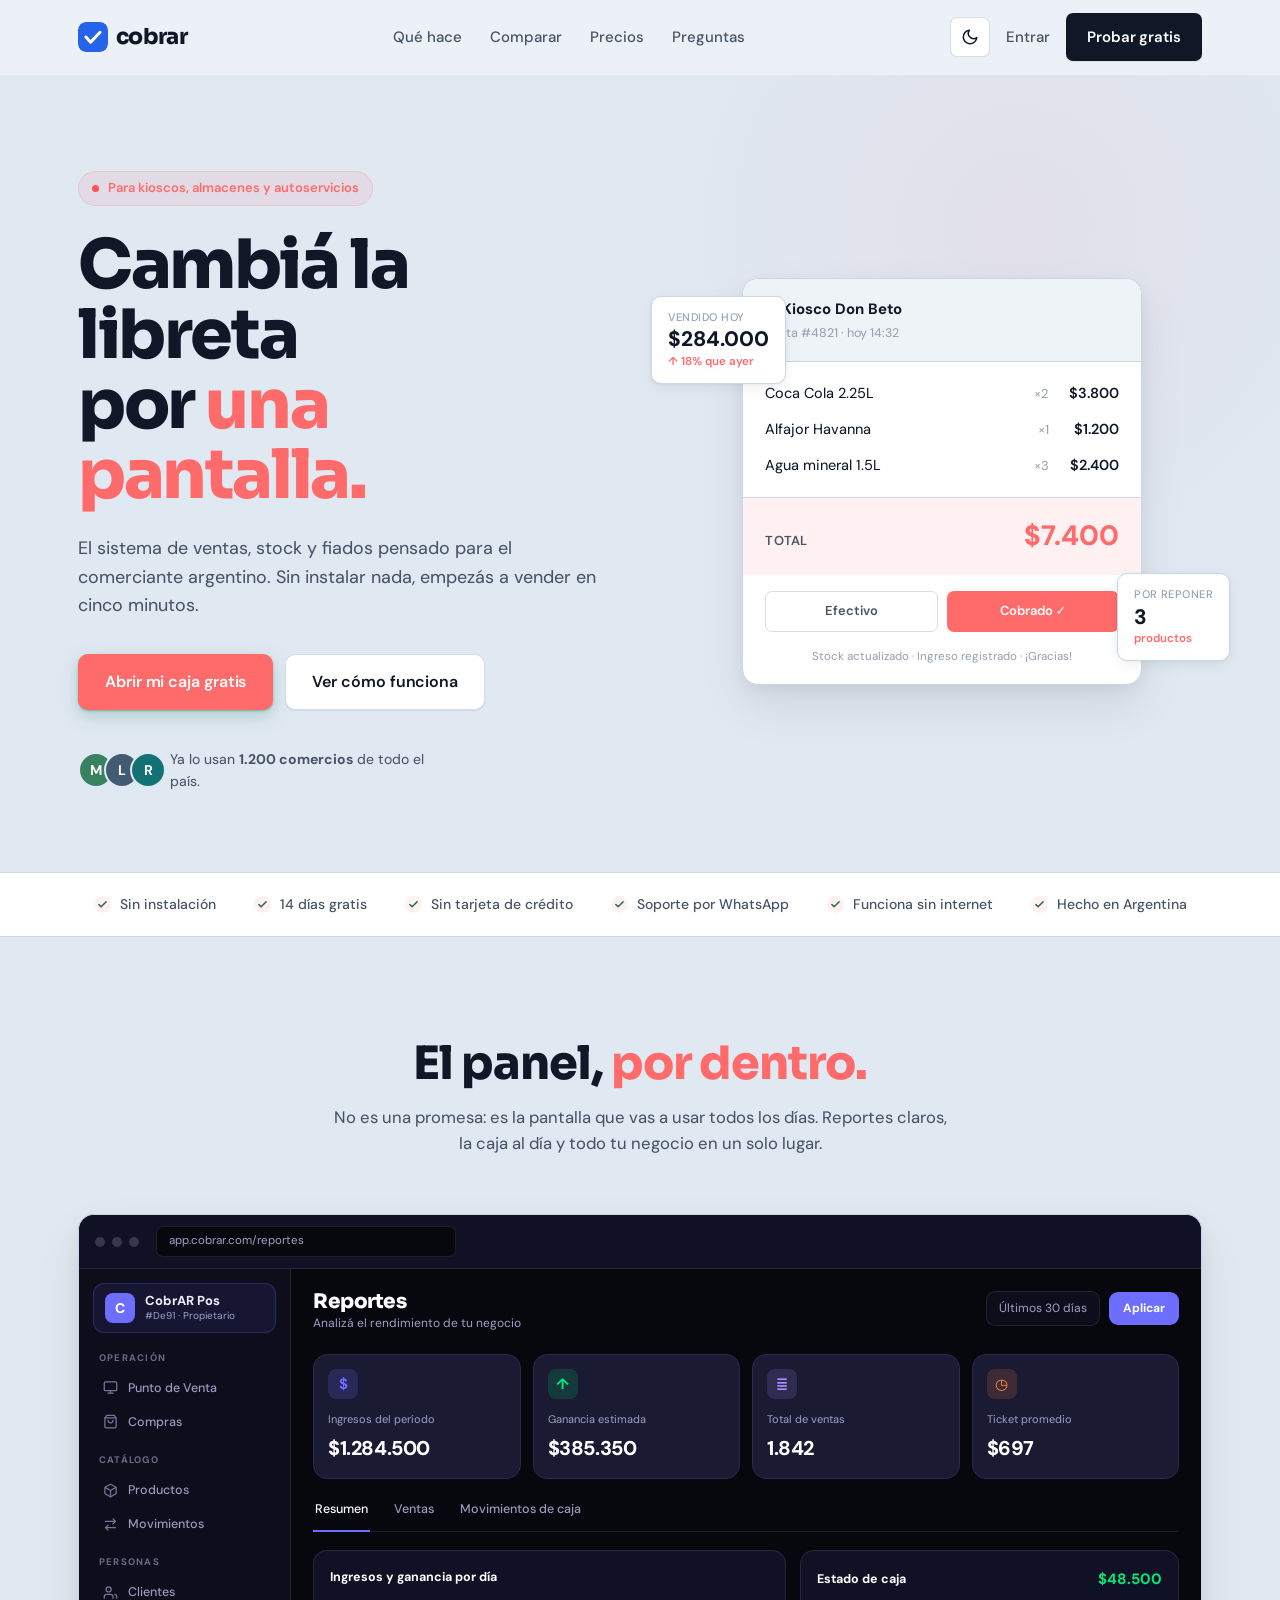
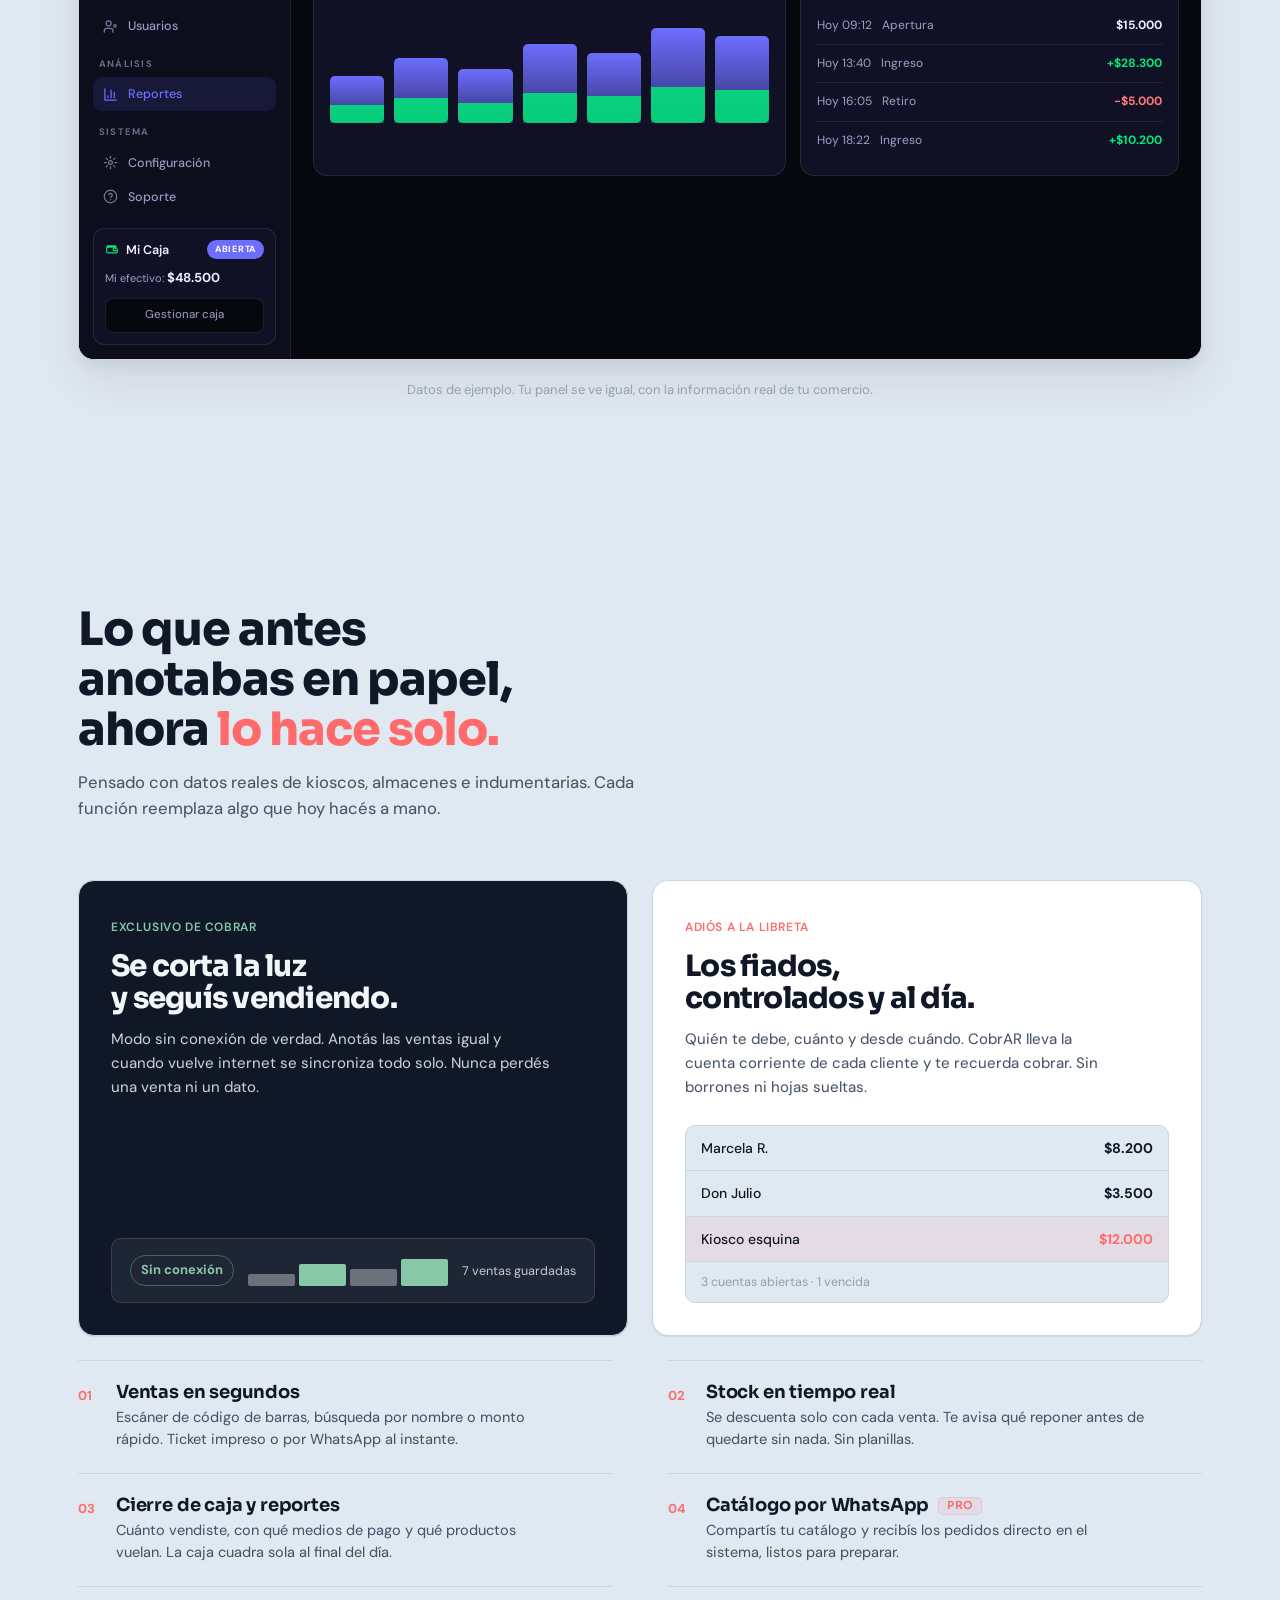
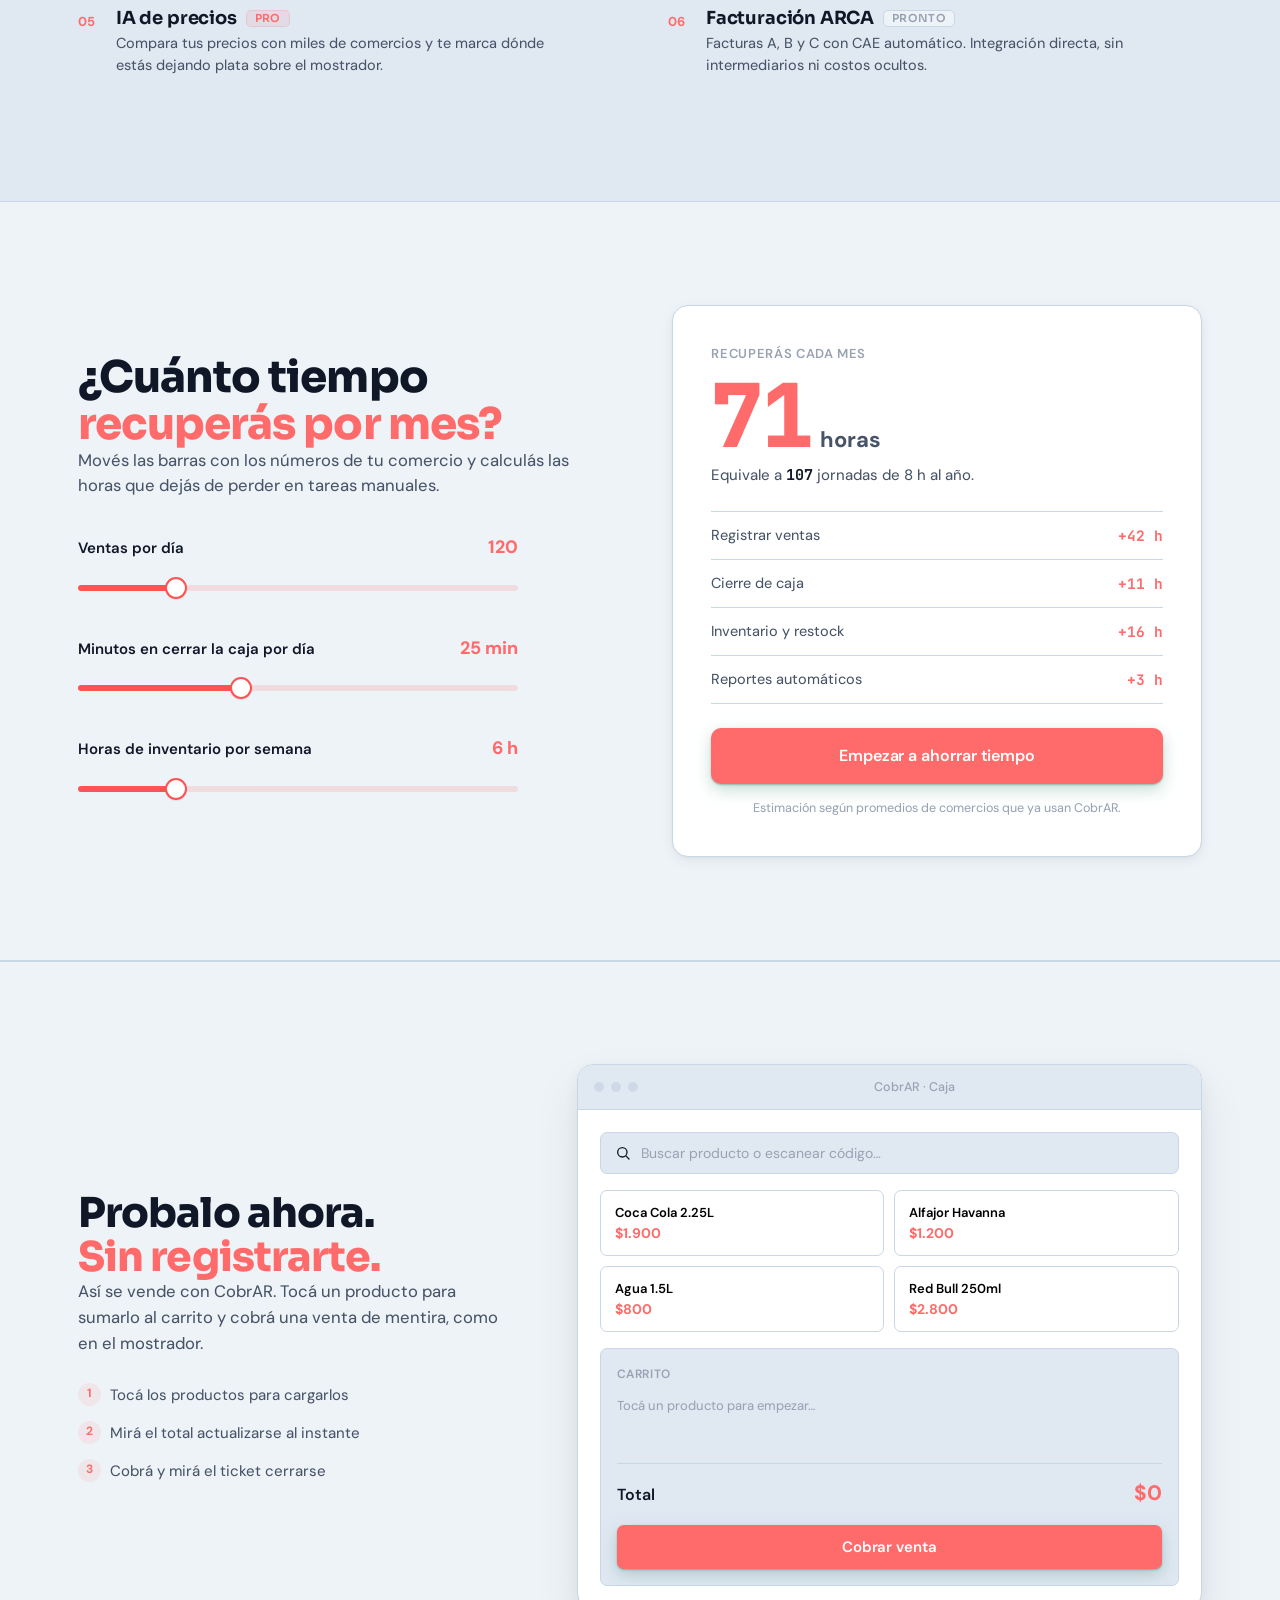
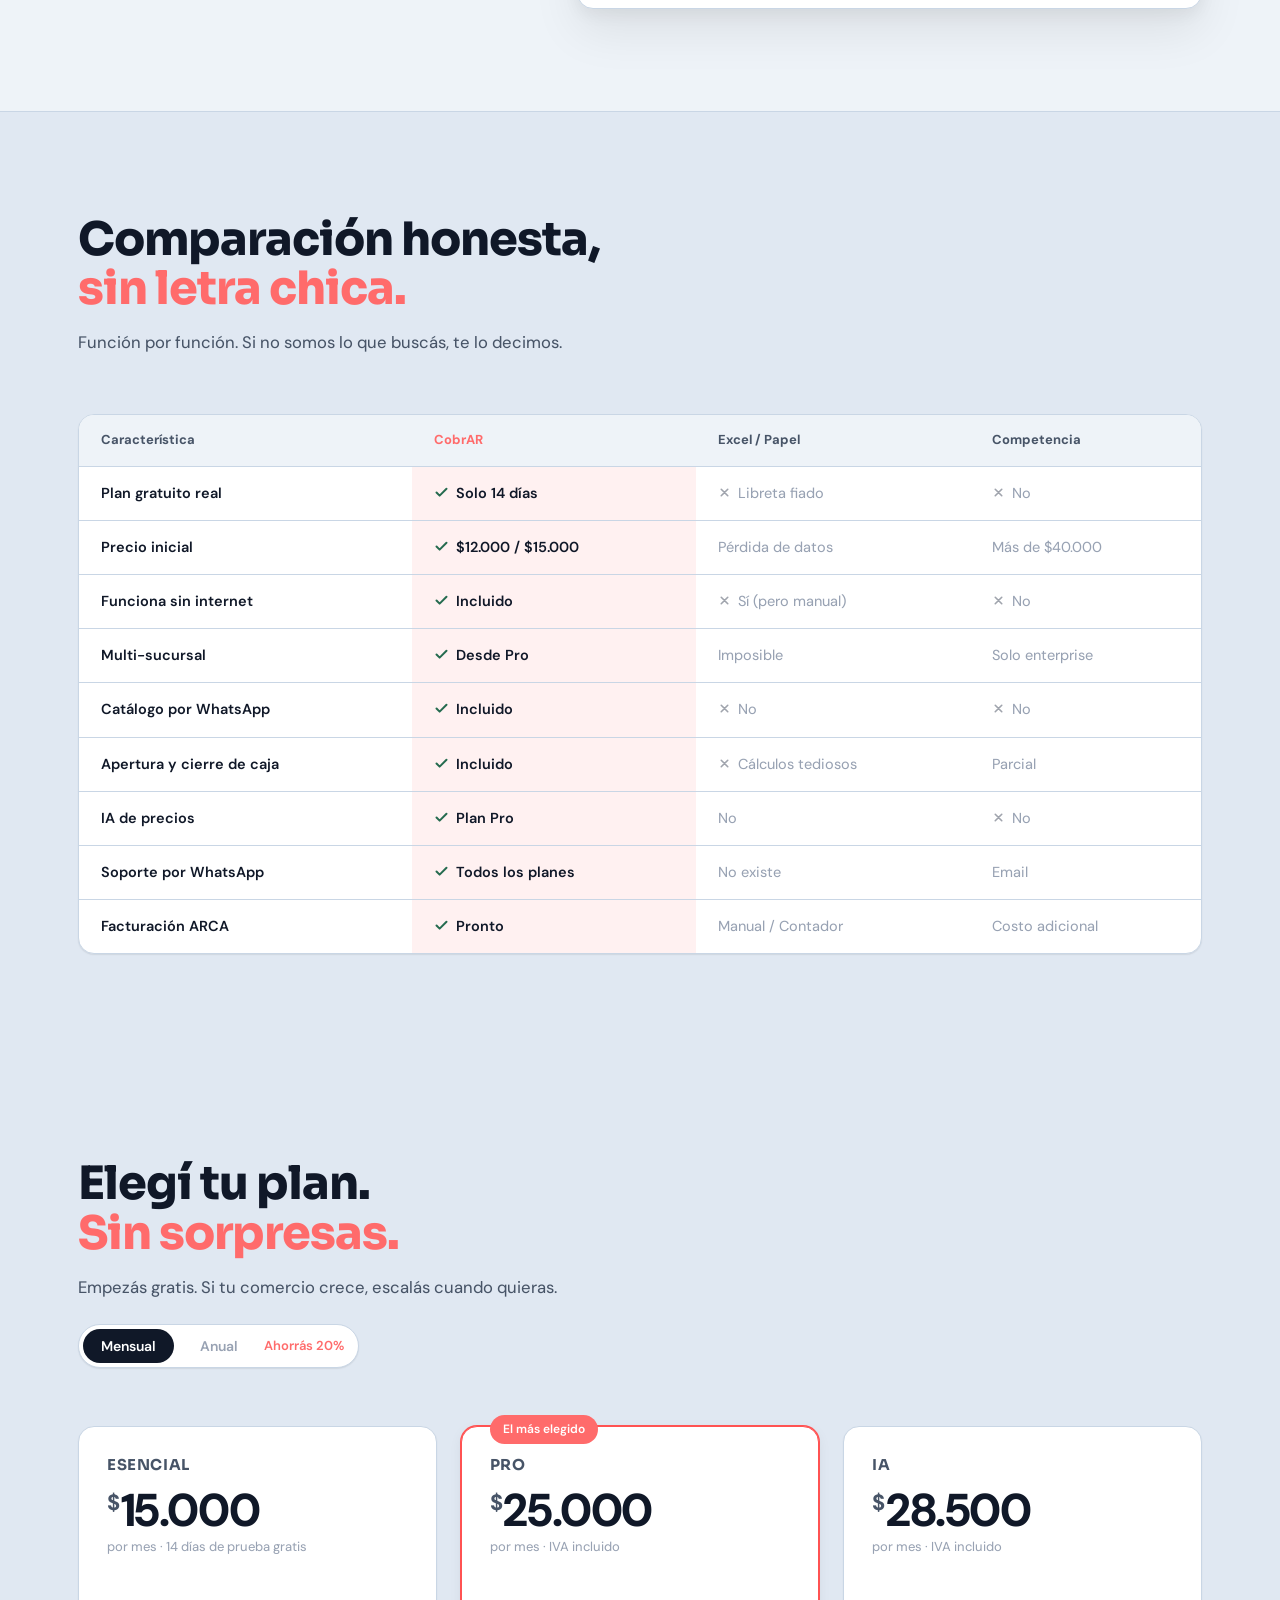
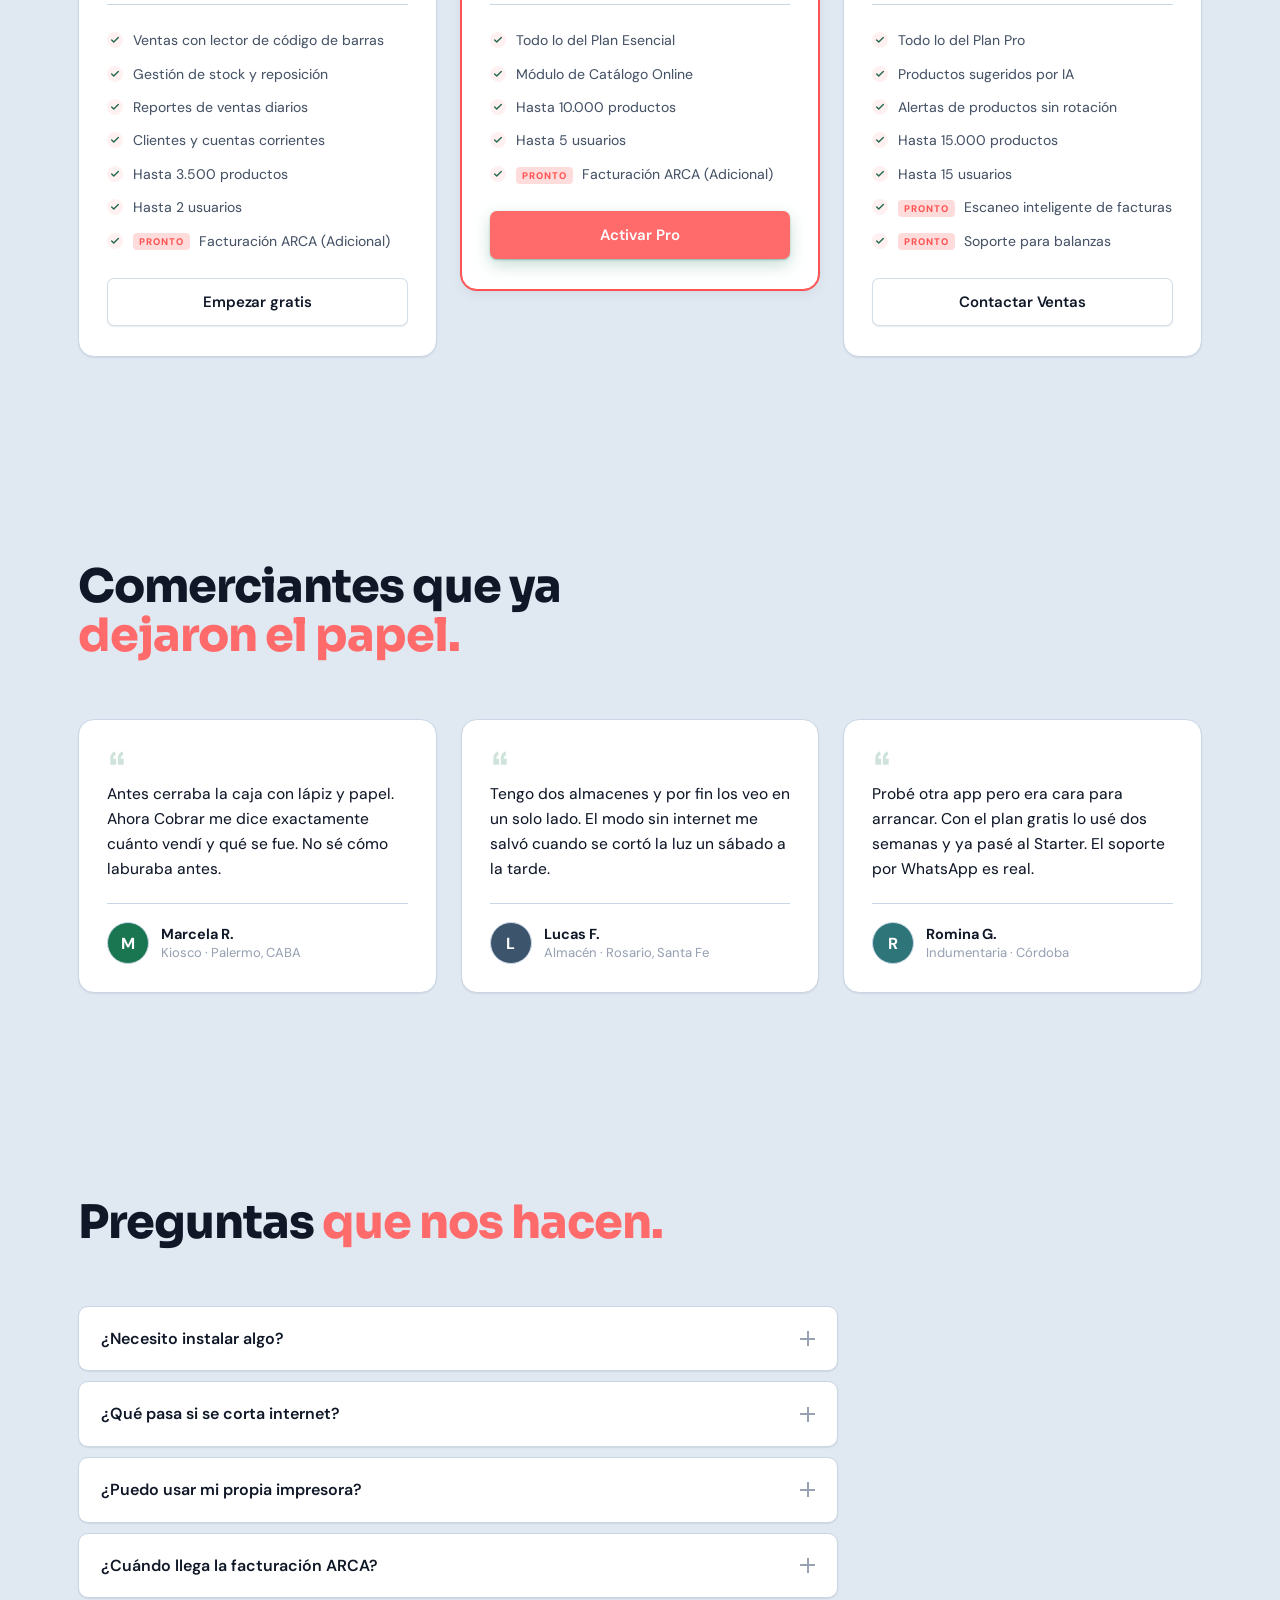
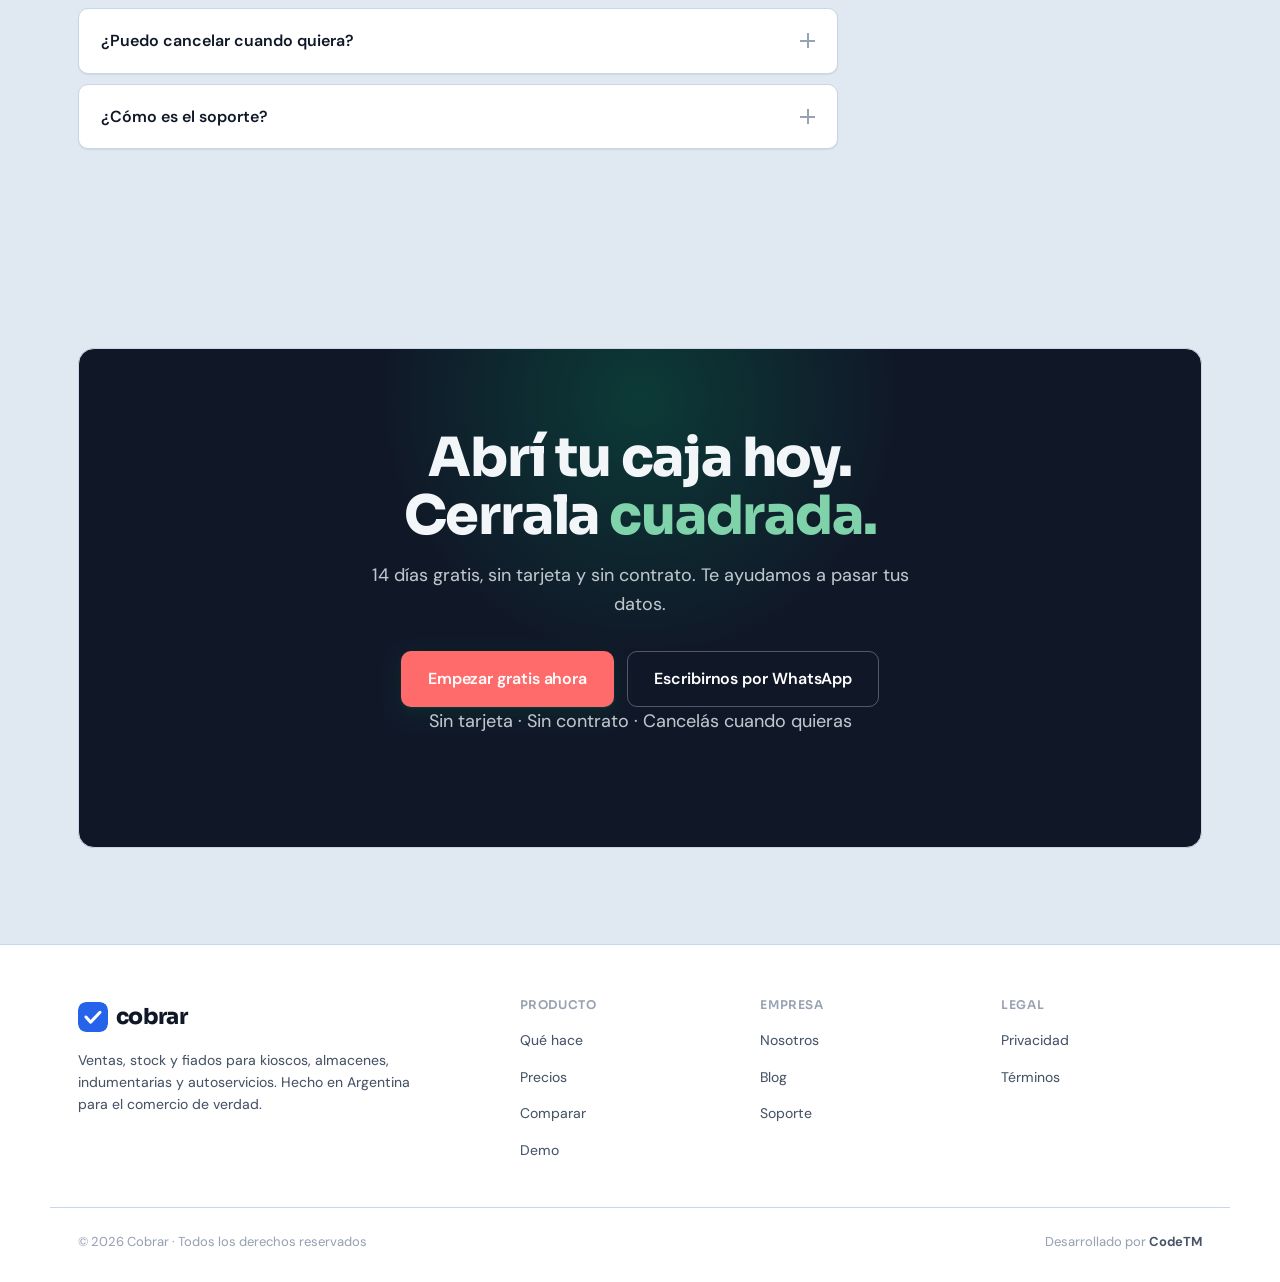
==== commit 0f3e87e8: "fix: style updates and UI refinements" ====
--- a/index.html
+++ b/index.html
@@ -7,7 +7,7 @@
 <script>document.documentElement.className='js'</script>
 <title>Cobrar · Ventas, stock y fiados para tu comercio</title>
 <meta name="description" content="Cobrar es el sistema de ventas, stock y fiados para kioscos, almacenes y autoservicios argentinos. Registrá cada venta, controlá el stock y cobrá los fiados sin libreta. Andás en 5 minutos."/>
-<link href="https://fonts.googleapis.com/css2?family=Plus+Jakarta+Sans:wght@800&display=swap" rel="stylesheet">
+<link href="https://fonts.googleapis.com/css2?family=Sora:wght@400;600;700;800&family=DM+Sans:wght@400;500;600&family=JetBrains+Mono:wght@400;500&display=swap" rel="stylesheet">
 <link rel="stylesheet" href="style.css"/>
 </head>
 <body>
@@ -22,7 +22,7 @@
         <polyline points="17,32 27,43 47,22" stroke="white" stroke-width="6.5" stroke-linecap="round" stroke-linejoin="round"/>
       </svg>
     </div>
-    <span class="logo-name" style="font-family:'Plus Jakarta Sans',sans-serif; text-transform:lowercase; font-size:22px; margin-left:-2px;">cobrar</span>
+    <span class="logo-name" style="font-family:var(--font-display); text-transform:lowercase; font-size:22px; margin-left:-2px;">cobrar</span>
   </a>
   <nav class="nav-links" aria-label="Secciones">
     <a href="#features">Qué hace</a>
@@ -538,7 +538,7 @@
           <polyline points="17,32 27,43 47,22" stroke="white" stroke-width="6.5" stroke-linecap="round" stroke-linejoin="round"/>
         </svg>
       </div>
-      <span class="logo-name" style="font-family:'Plus Jakarta Sans',sans-serif; text-transform:lowercase; font-size:22px; margin-left:-2px;">cobrar</span>
+      <span class="logo-name" style="font-family:var(--font-display); text-transform:lowercase; font-size:22px; margin-left:-2px;">cobrar</span>
     </a>
     <p>Ventas, stock y fiados para kioscos, almacenes, indumentarias y autoservicios. Hecho en Argentina para el comercio de verdad.</p>
   </div>
--- a/style.css
+++ b/style.css
@@ -3,59 +3,60 @@
 *,*::before,*::after{box-sizing:border-box;margin:0;padding:0}
 
 :root{
-  /* Clean professional "ledger" system — OKLCH */
-  --bg:oklch(0.984 0.004 235);          /* near-white, faint cool */
-  --surface:oklch(1 0 0);                /* white panels */
-  --panel:oklch(0.967 0.006 235);        /* subtle tinted panel */
-  --ink:oklch(0.235 0.018 248);          /* deep cool near-black */
-  --ink-2:oklch(0.445 0.017 248);        /* secondary text */
-  --ink-3:oklch(0.545 0.014 248);        /* muted text (4.5:1 verified) */
-  --brand:oklch(0.515 0.112 162);        /* deep professional green */
-  --brand-strong:oklch(0.44 0.10 162);   /* on-light text / button fill */
-  --brand-tint:oklch(0.962 0.026 162);   /* light green wash */
-  --brand-tint-2:oklch(0.93 0.045 162);
-  --line:oklch(0.235 0.018 248 / .11);
-  --line-2:oklch(0.235 0.018 248 / .07);
-  --line-strong:oklch(0.235 0.018 248 / .20);
-
-  --shadow-sm:0 1px 2px oklch(0.235 0.018 248 / .06),0 1px 1px oklch(0.235 0.018 248 / .04);
-  --shadow:0 4px 14px oklch(0.235 0.018 248 / .07),0 1px 3px oklch(0.235 0.018 248 / .05);
-  --shadow-lg:0 22px 48px oklch(0.235 0.018 248 / .10),0 6px 16px oklch(0.235 0.018 248 / .06);
-
-  --font:'Hanken Grotesk',-apple-system,system-ui,'Segoe UI',sans-serif;
+  --bg: #E0E8F2;
+  --surface: #FFFFFF;
+  --panel: #EEF3F8;
+  --ink: #101828;
+  --ink-2: #475467;
+  --ink-3: #98A2B3;
+  --brand: #FF5252;
+  --brand-strong: #FF6B6B;
+  --brand-tint: rgba(255,82,82,.08);
+  --brand-tint-2: rgba(255,82,82,.15);
+  --line: #C9D6E5;
+  --line-2: rgba(201,214,229,.6);
+  --line-strong: rgba(201,214,229,.8);
+
+  --shadow-sm: 0 1px 2px rgba(0,0,0, .05), 0 1px 1px rgba(0,0,0, .03);
+  --shadow: 0 4px 14px rgba(0,0,0, .06), 0 1px 3px rgba(0,0,0, .04);
+  --shadow-lg: 0 22px 48px rgba(0,0,0, .08), 0 6px 16px rgba(0,0,0, .05);
+
+  --font:'DM Sans',-apple-system,system-ui,'Segoe UI',sans-serif;
+  --font-display: 'Sora', sans-serif;
+  --font-mono: 'JetBrains Mono', monospace;
   --r:10px;--r-sm:7px;--r-lg:16px;
   --ease:cubic-bezier(.22,1,.36,1);
 
   --z-base:2;--z-float:5;--z-nav:200;
 
-  --nav-bg: oklch(0.984 0.004 235 / .8);
+  --nav-bg: rgba(238,243,248,.8);
   --btn-ink-bg: var(--ink);
   --btn-ink-text: #fff;
   --dark-panel: var(--ink);
 }
 
 :root.dark-theme {
-  --bg: oklch(0.12 0.01 248);
-  --surface: oklch(0.16 0.01 248);
-  --panel: oklch(0.19 0.01 248);
-  --ink: oklch(0.98 0 0);
-  --ink-2: oklch(0.80 0.01 248);
-  --ink-3: oklch(0.65 0.01 248);
-  --brand: oklch(0.65 0.112 162);
-  --brand-strong: oklch(0.60 0.10 162);
-  --brand-tint: oklch(0.20 0.04 162);
-  --brand-tint-2: oklch(0.24 0.06 162);
-  --line: oklch(0.98 0 0 / .11);
-  --line-2: oklch(0.98 0 0 / .07);
-  --line-strong: oklch(0.98 0 0 / .20);
+  --bg: #0C1827;
+  --surface: #112136;
+  --panel: #152840;
+  --ink: #E2E8F0;
+  --ink-2: #94A3B8;
+  --ink-3: #64748B;
+  --brand: #FF5252;
+  --brand-strong: #FF6B6B;
+  --brand-tint: rgba(255,82,82,.08);
+  --brand-tint-2: rgba(255,82,82,.15);
+  --line: #1E3A5F;
+  --line-2: #284B7A;
+  --line-strong: #335C94;
 
   --shadow-sm: 0 1px 2px rgba(0,0,0, .3), 0 1px 1px rgba(0,0,0, .2);
   --shadow: 0 4px 14px rgba(0,0,0, .4), 0 1px 3px rgba(0,0,0, .3);
   --shadow-lg: 0 22px 48px rgba(0,0,0, .5), 0 6px 16px rgba(0,0,0, .3);
 
-  --nav-bg: oklch(0.12 0.01 248 / .8);
-  --btn-ink-bg: oklch(0.98 0 0);
-  --btn-ink-text: oklch(0.12 0.01 248);
+  --nav-bg: rgba(12,24,39,.85);
+  --btn-ink-bg: var(--brand);
+  --btn-ink-text: #fff;
   --dark-panel: var(--surface);
 }
 
@@ -87,11 +88,11 @@
   font-family:var(--font);font-weight:430;line-height:1.6;
   overflow-x:hidden;-webkit-font-smoothing:antialiased;text-rendering:optimizeLegibility;
 }
-.num{font-variant-numeric:tabular-nums;letter-spacing:-.01em}
+.num{font-family:var(--font-mono);letter-spacing:-.01em}
 .wrap{max-width:1180px;margin:0 auto;padding:0 28px;position:relative;z-index:var(--z-base)}
 ::selection{background:var(--brand-tint-2);color:var(--ink)}
 
-h1,h2,h3,h4{font-family:var(--font);font-weight:760;letter-spacing:-.022em;line-height:1.08;text-wrap:balance}
+h1,h2,h3,h4{font-family:var(--font-display);font-weight:760;letter-spacing:-.022em;line-height:1.08;text-wrap:balance}
 .accent,.hl{color:var(--brand-strong)}
 
 img,svg{display:block;max-width:100%}
@@ -507,8 +508,8 @@
 
 .tag-pronto {
   font-size: 0.6rem;
-  background: rgba(5,255,136,0.2);
-  color: #05FF88;
+  background: rgba(255,82,82,0.2);
+  color: #FF5252;
   padding: 2px 6px;
   border-radius: 4px;
   text-transform: uppercase;
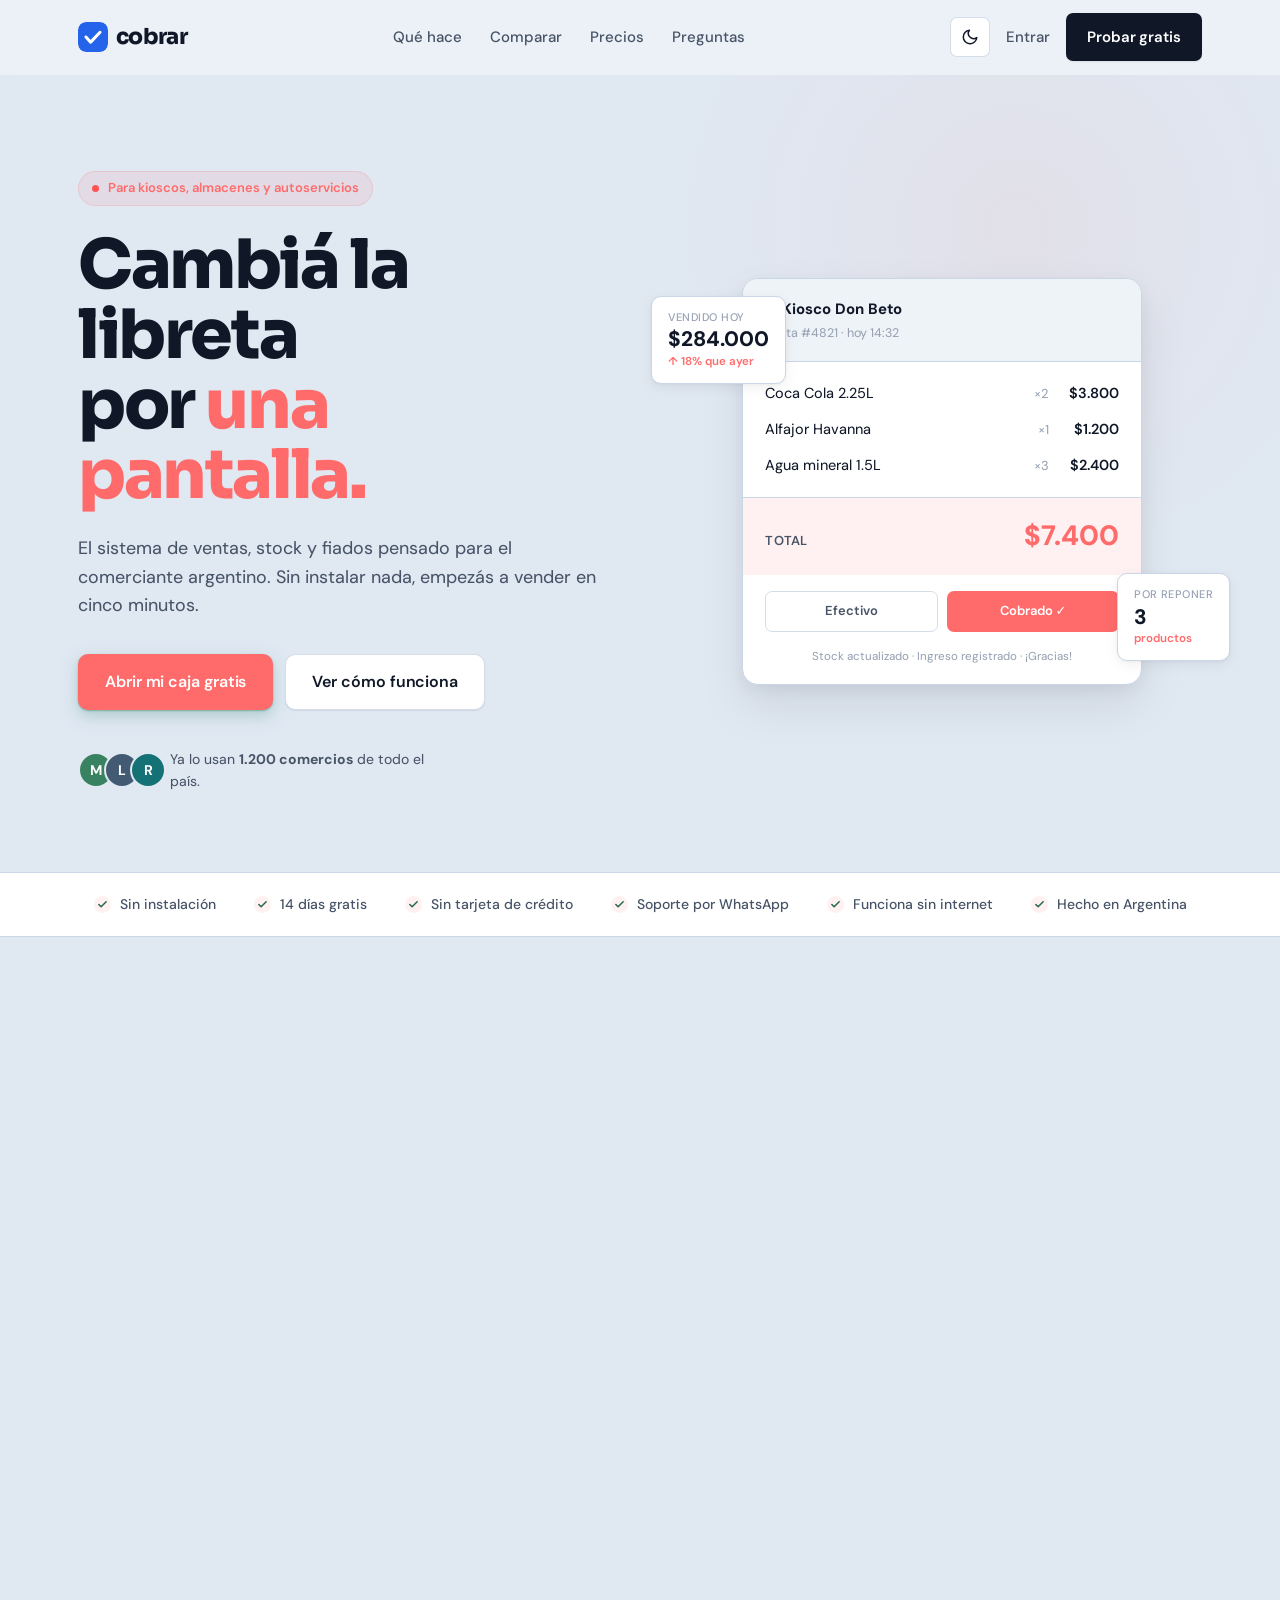
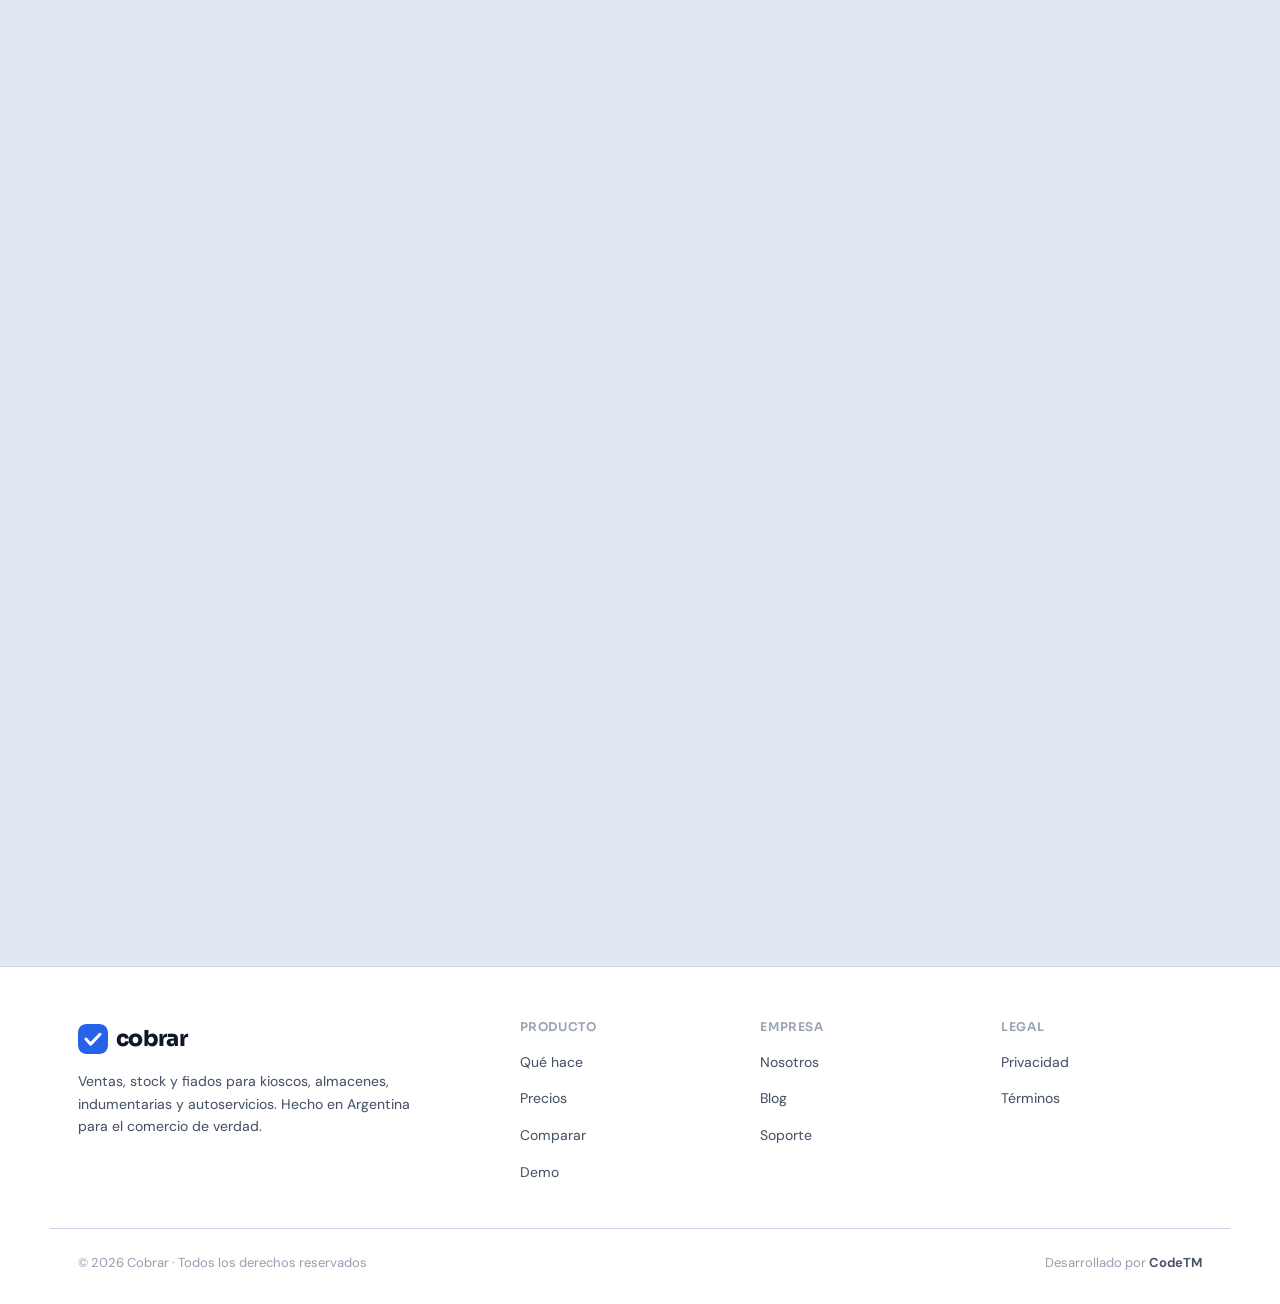
==== commit a270ced4: "feat: add checkout modal with payment method selection and yearly billing labels" ====
--- a/index.html
+++ b/index.html
@@ -402,7 +402,7 @@
       <span class="ptag-hole"></span>
       <h3 class="ptag-name">Esencial</h3>
       <div class="ptag-price"><sup>$</sup><span class="plan-p" data-m="15000" data-a="12000">15.000</span></div>
-      <p class="ptag-period">por mes · 14 días de prueba gratis</p>
+      <p class="ptag-period">por mes · 14 días de prueba gratis<br><span class="plan-yearly-lbl" data-total="144000"></span></p>
       <p class="ptag-old plan-old-price" data-m="" data-a="$15.000/mes"></p>
       <ul class="ptag-feats">
         <li>Ventas con lector de código de barras</li>
@@ -413,7 +413,8 @@
         <li>Hasta 2 usuarios</li>
         <li><span class="tag-pronto">Pronto</span> Facturación ARCA (Adicional)</li>
       </ul>
-      <a href="https://cobrar-app-phi.vercel.app/login" class="btn btn-ghost ptag-cta">Empezar gratis</a>
+      <button class="btn btn-ghost ptag-cta" type="button" onclick="openCheckout('esencial')">Elegir este plan</button>
+      <p class="plan-trial">Probar 14 días gratis</p>
     </article>
 
     <article class="ptag featured">
@@ -421,7 +422,7 @@
       <span class="ptag-badge">El más elegido</span>
       <h3 class="ptag-name">Pro</h3>
       <div class="ptag-price"><sup>$</sup><span class="plan-p" data-m="25000" data-a="20000">25.000</span></div>
-      <p class="ptag-period">por mes · IVA incluido</p>
+      <p class="ptag-period">por mes · IVA incluido<br><span class="plan-yearly-lbl" data-total="240000"></span></p>
       <p class="ptag-old plan-old-price" data-m="" data-a="$25.000/mes"></p>
       <ul class="ptag-feats">
         <li>Todo lo del Plan Esencial</li>
@@ -430,14 +431,15 @@
         <li>Hasta 5 usuarios</li>
         <li><span class="tag-pronto">Pronto</span> Facturación ARCA (Adicional)</li>
       </ul>
-      <a href="https://cobrar-app-phi.vercel.app/login" class="btn btn-orange ptag-cta">Activar Pro</a>
+      <button class="btn btn-orange ptag-cta" type="button" onclick="openCheckout('pro')">Elegir este plan</button>
+      <p class="plan-trial">Probar 7 días gratis</p>
     </article>
 
     <article class="ptag">
       <span class="ptag-hole"></span>
       <h3 class="ptag-name">IA</h3>
       <div class="ptag-price"><sup>$</sup><span class="plan-p" data-m="28500" data-a="22800">28.500</span></div>
-      <p class="ptag-period">por mes · IVA incluido</p>
+      <p class="ptag-period">por mes · IVA incluido<br><span class="plan-yearly-lbl" data-total="273600"></span></p>
       <p class="ptag-old plan-old-price" data-m="" data-a="$28.500/mes"></p>
       <ul class="ptag-feats">
         <li>Todo lo del Plan Pro</li>
@@ -448,7 +450,8 @@
         <li><span class="tag-pronto">Pronto</span> Escaneo inteligente de facturas</li>
         <li><span class="tag-pronto">Pronto</span> Soporte para balanzas</li>
       </ul>
-      <a href="https://cobrar-app-phi.vercel.app/login" class="btn btn-ghost ptag-cta">Contactar Ventas</a>
+      <button class="btn btn-ghost ptag-cta" type="button" onclick="openCheckout('ia')">Elegir este plan</button>
+      <p class="plan-trial">Probar 7 días gratis</p>
     </article>
   </div>
 </div>
@@ -573,6 +576,87 @@
 </div>
 </footer>
 
+<!-- CHECKOUT MODAL -->
+<dialog id="checkoutModal" class="checkout-modal">
+  <div class="ck-container">
+    <button class="ck-close" type="button" onclick="closeCheckout()" aria-label="Cerrar modal"><svg viewBox="0 0 24 24"><path d="M18 6L6 18M6 6l12 12"/></svg> Volver a planes</button>
+    <div class="ck-grid">
+      <!-- Izquierda: Formulario -->
+      <div class="ck-form-col">
+        <h3 class="ck-title">Datos del usuario</h3>
+        <p class="ck-sub">Usamos estos datos para identificar el pago y enviar el comprobante.</p>
+        
+        <div class="ck-fields">
+          <div class="ck-field">
+            <label for="ckName">Nombre completo</label>
+            <input type="text" id="ckName" placeholder="Tu nombre">
+          </div>
+          <div class="ck-field">
+            <label for="ckEmail">Email</label>
+            <input type="email" id="ckEmail" placeholder="correo@ejemplo.com">
+          </div>
+        </div>
+
+        <h3 class="ck-title" style="margin-top: 32px;">¿Cómo querés pagar?</h3>
+        <p class="ck-sub">Con suscripción automática no tenés que acordarte de renovar.</p>
+
+        <div class="ck-methods">
+          <label class="ck-method active">
+            <input type="radio" name="payment_method" value="rebill" checked onchange="updateMethodUI()">
+            <div class="ckm-head">
+              <strong>Débito automático</strong> <span class="tag tag-reco">Recomendado</span>
+              <span class="ckm-radio"></span>
+            </div>
+            <p>Ingresá tu tarjeta de crédito o débito y el plan se renueva solo cada período. Cancelás cuando quieras.</p>
+          </label>
+
+          <label class="ck-method">
+            <input type="radio" name="payment_method" value="mp" onchange="updateMethodUI()">
+            <div class="ckm-head">
+              <strong>MercadoPago</strong>
+              <span class="ckm-radio"></span>
+            </div>
+            <p>Pagá este período con tarjeta, efectivo, transferencia o billetera virtual. Renovás manualmente cuando vence.</p>
+          </label>
+        </div>
+      </div>
+
+      <!-- Derecha: Resumen -->
+      <div class="ck-summary-col">
+        <div class="cks-box">
+          <h3 class="ck-title">Resumen</h3>
+          <p class="ck-sub">El importe que se te cobra hoy.</p>
+          
+          <ul class="cks-list">
+            <li><span>Plan</span><span id="cksPlanName">Plan IA</span></li>
+            <li><span>Duración</span><span id="cksDuration">1 mes</span></li>
+            <li><span>Subtotal</span><span id="cksSubtotal">$38.000</span></li>
+            <li><span>Descuento (20%)</span><span id="cksDiscount">-$9.500</span></li>
+            <li><span>Modalidad</span><span>Suscripción</span></li>
+          </ul>
+          
+          <div class="cks-total">
+            <div class="cks-t-left">
+              <span>Total</span>
+              <small id="cksTotalNote">Se activa la renovación automática.</small>
+            </div>
+            <div class="cks-t-right">
+              <strong id="cksTotal">$28.500</strong>
+              <small id="cksTotalSub">$28.500 / mes</small>
+            </div>
+          </div>
+          
+          <button type="button" class="btn btn-ink cks-btn" onclick="submitCheckout()">
+            <svg viewBox="0 0 24 24"><path d="M19 11H5a2 2 0 0 0-2 2v6a2 2 0 0 0 2 2h14a2 2 0 0 0 2-2v-6a2 2 0 0 0-2-2z"/><path d="M16 11V7a4 4 0 0 0-8 0v4"/></svg>
+            Suscribirse
+          </button>
+          <p class="cks-secure"><svg viewBox="0 0 24 24"><rect x="3" y="11" width="18" height="11" rx="2" ry="2"></rect><path d="M7 11V7a5 5 0 0 1 10 0v4"></path></svg> Pago seguro con cifrado SSL</p>
+        </div>
+      </div>
+    </div>
+  </div>
+</dialog>
+
 <script src="script.js"></script>
 </body>
 </html>
--- a/style.css
+++ b/style.css
@@ -518,3 +518,138 @@
   margin-right: 5px;
   vertical-align: middle;
 }
+
+/* ---------- CHECKOUT MODAL ---------- */
+.checkout-modal {
+  border: 0; padding: 0; margin: auto;
+  background: transparent;
+  width: 100%; height: 100%; max-width: 100vw; max-height: 100vh;
+  position: fixed; inset: 0; z-index: 1000;
+  opacity: 0; pointer-events: none; transition: opacity 0.3s ease;
+}
+.checkout-modal[open] {
+  opacity: 1; pointer-events: auto;
+}
+.checkout-modal::backdrop {
+  background: rgba(12, 24, 39, 0.6);
+  backdrop-filter: blur(6px);
+  opacity: 0; transition: opacity 0.3s ease;
+}
+.checkout-modal[open]::backdrop { opacity: 1; }
+
+.ck-container {
+  background: var(--surface);
+  width: 100%; max-width: 900px;
+  min-height: 100vh;
+  margin: 0 auto;
+  position: relative;
+  display: flex; flex-direction: column;
+  transform: translateY(20px);
+  transition: transform 0.4s cubic-bezier(0.2, 0.8, 0.2, 1);
+}
+.checkout-modal[open] .ck-container { transform: translateY(0); }
+
+@media (min-width: 768px) {
+  .ck-container {
+    min-height: auto;
+    border-radius: 16px;
+    margin: 40px auto;
+    box-shadow: var(--shadow-lg);
+    border: 1px solid var(--line);
+  }
+}
+
+.ck-close {
+  position: absolute; top: 16px; left: 24px;
+  background: var(--panel); border: 1px solid var(--line);
+  color: var(--ink-2); padding: 8px 16px; border-radius: 8px;
+  font-family: var(--font); font-size: 13px; font-weight: 500;
+  display: inline-flex; align-items: center; gap: 6px;
+  cursor: pointer; transition: all 0.2s; z-index: 10;
+}
+.ck-close:hover { background: var(--line-2); color: var(--ink); }
+.ck-close svg { width: 14px; height: 14px; stroke: currentColor; stroke-width: 2.5; fill: none; }
+
+@media (min-width: 768px) {
+  .ck-close { top: -48px; left: 0; background: #fff; color: #101828; border: none; padding: 6px 14px; }
+  .dark-theme .ck-close { background: #1E293B; color: #F1F5F9; border: 1px solid #334155; }
+}
+
+.ck-grid {
+  display: grid;
+  grid-template-columns: 1fr;
+  flex: 1;
+}
+@media (min-width: 768px) {
+  .ck-grid { grid-template-columns: 1.2fr 1fr; }
+}
+
+.ck-form-col { padding: 80px 24px 40px; }
+@media (min-width: 768px) { .ck-form-col { padding: 40px; } }
+
+.ck-title { font-family: var(--font-display); font-size: 20px; font-weight: 700; color: var(--ink); margin-bottom: 4px; }
+.ck-sub { font-size: 14px; color: var(--ink-2); margin-bottom: 24px; }
+
+.ck-fields { display: grid; gap: 16px; }
+@media (min-width: 768px) { .ck-fields { grid-template-columns: 1fr 1fr; } }
+.ck-field label { display: block; font-size: 13px; font-weight: 600; color: var(--ink); margin-bottom: 6px; }
+.ck-field input { 
+  width: 100%; background: var(--surface); border: 1px solid var(--line); 
+  border-radius: 8px; padding: 12px 14px; font-family: var(--font); 
+  font-size: 15px; color: var(--ink); outline: none; transition: border-color 0.2s;
+}
+.ck-field input:focus { border-color: var(--brand); box-shadow: 0 0 0 3px var(--brand-tint); }
+
+.ck-methods { display: flex; flex-direction: column; gap: 12px; }
+.ck-method {
+  display: block; position: relative;
+  background: var(--surface); border: 1px solid var(--line);
+  border-radius: 12px; padding: 16px; cursor: pointer;
+  transition: all 0.2s;
+}
+.ck-method:hover { border-color: var(--line-strong); }
+.ck-method input[type="radio"] { position: absolute; opacity: 0; }
+.ck-method.active { border-color: var(--brand); background: var(--brand-tint); box-shadow: 0 4px 12px rgba(255,82,82,0.08); }
+
+.ckm-head { display: flex; align-items: center; justify-content: space-between; margin-bottom: 6px; }
+.ckm-head strong { font-size: 15px; color: var(--ink); font-weight: 600; }
+.ckm-head .tag-reco { background: #2563EB; color: #fff; font-size: 10px; padding: 2px 8px; border-radius: 99px; font-weight: 700; margin-left: 8px; }
+
+.ckm-radio { width: 20px; height: 20px; border-radius: 50%; border: 2px solid var(--line-strong); position: relative; }
+.ck-method.active .ckm-radio { border-color: var(--brand); }
+.ck-method.active .ckm-radio::after { content: ''; position: absolute; inset: 4px; background: var(--brand); border-radius: 50%; }
+
+.ck-method p { font-size: 13px; color: var(--ink-2); line-height: 1.4; margin: 0; }
+
+.ck-summary-col {
+  background: var(--panel); padding: 40px 24px;
+  border-top: 1px solid var(--line);
+}
+@media (min-width: 768px) {
+  .ck-summary-col { padding: 40px; border-top: none; border-left: 1px solid var(--line); border-radius: 0 16px 16px 0; }
+}
+
+.cks-box {
+  background: var(--surface); border: 1px solid var(--line);
+  border-radius: 12px; padding: 24px; box-shadow: var(--shadow-sm);
+}
+.cks-list { list-style: none; padding: 0; margin: 24px 0; border-top: 1px dashed var(--line); border-bottom: 1px dashed var(--line); }
+.cks-list li { display: flex; justify-content: space-between; padding: 12px 0; font-size: 14px; color: var(--ink-2); border-bottom: 1px solid rgba(0,0,0,0.04); }
+.dark-theme .cks-list li { border-bottom: 1px solid rgba(255,255,255,0.04); }
+.cks-list li:last-child { border-bottom: none; }
+.cks-list li span:last-child { color: var(--ink); font-weight: 600; }
+#cksDiscount { color: #10B981; }
+
+.cks-total { display: flex; justify-content: space-between; align-items: flex-end; margin-bottom: 24px; }
+.cks-t-left { display: flex; flex-direction: column; gap: 4px; }
+.cks-t-left span { font-size: 16px; font-weight: 600; color: var(--ink); }
+.cks-t-left small, .cks-t-right small { font-size: 12px; color: var(--ink-3); }
+.cks-t-right { text-align: right; }
+.cks-t-right strong { font-family: var(--font-display); font-size: 28px; font-weight: 800; color: var(--ink); display: block; line-height: 1; margin-bottom: 4px; }
+
+.cks-btn { width: 100%; display: flex; justify-content: center; align-items: center; gap: 8px; font-size: 16px; padding: 14px; border-radius: 10px; cursor: pointer; border: none; transition: background 0.2s; }
+.cks-btn:hover { filter: brightness(1.1); }
+.cks-btn svg { width: 18px; height: 18px; stroke: currentColor; stroke-width: 2; fill: none; }
+
+.cks-secure { display: flex; align-items: center; justify-content: center; gap: 6px; margin-top: 16px; font-size: 12px; color: var(--ink-3); }
+.cks-secure svg { width: 12px; height: 12px; stroke: currentColor; stroke-width: 2; fill: none; }
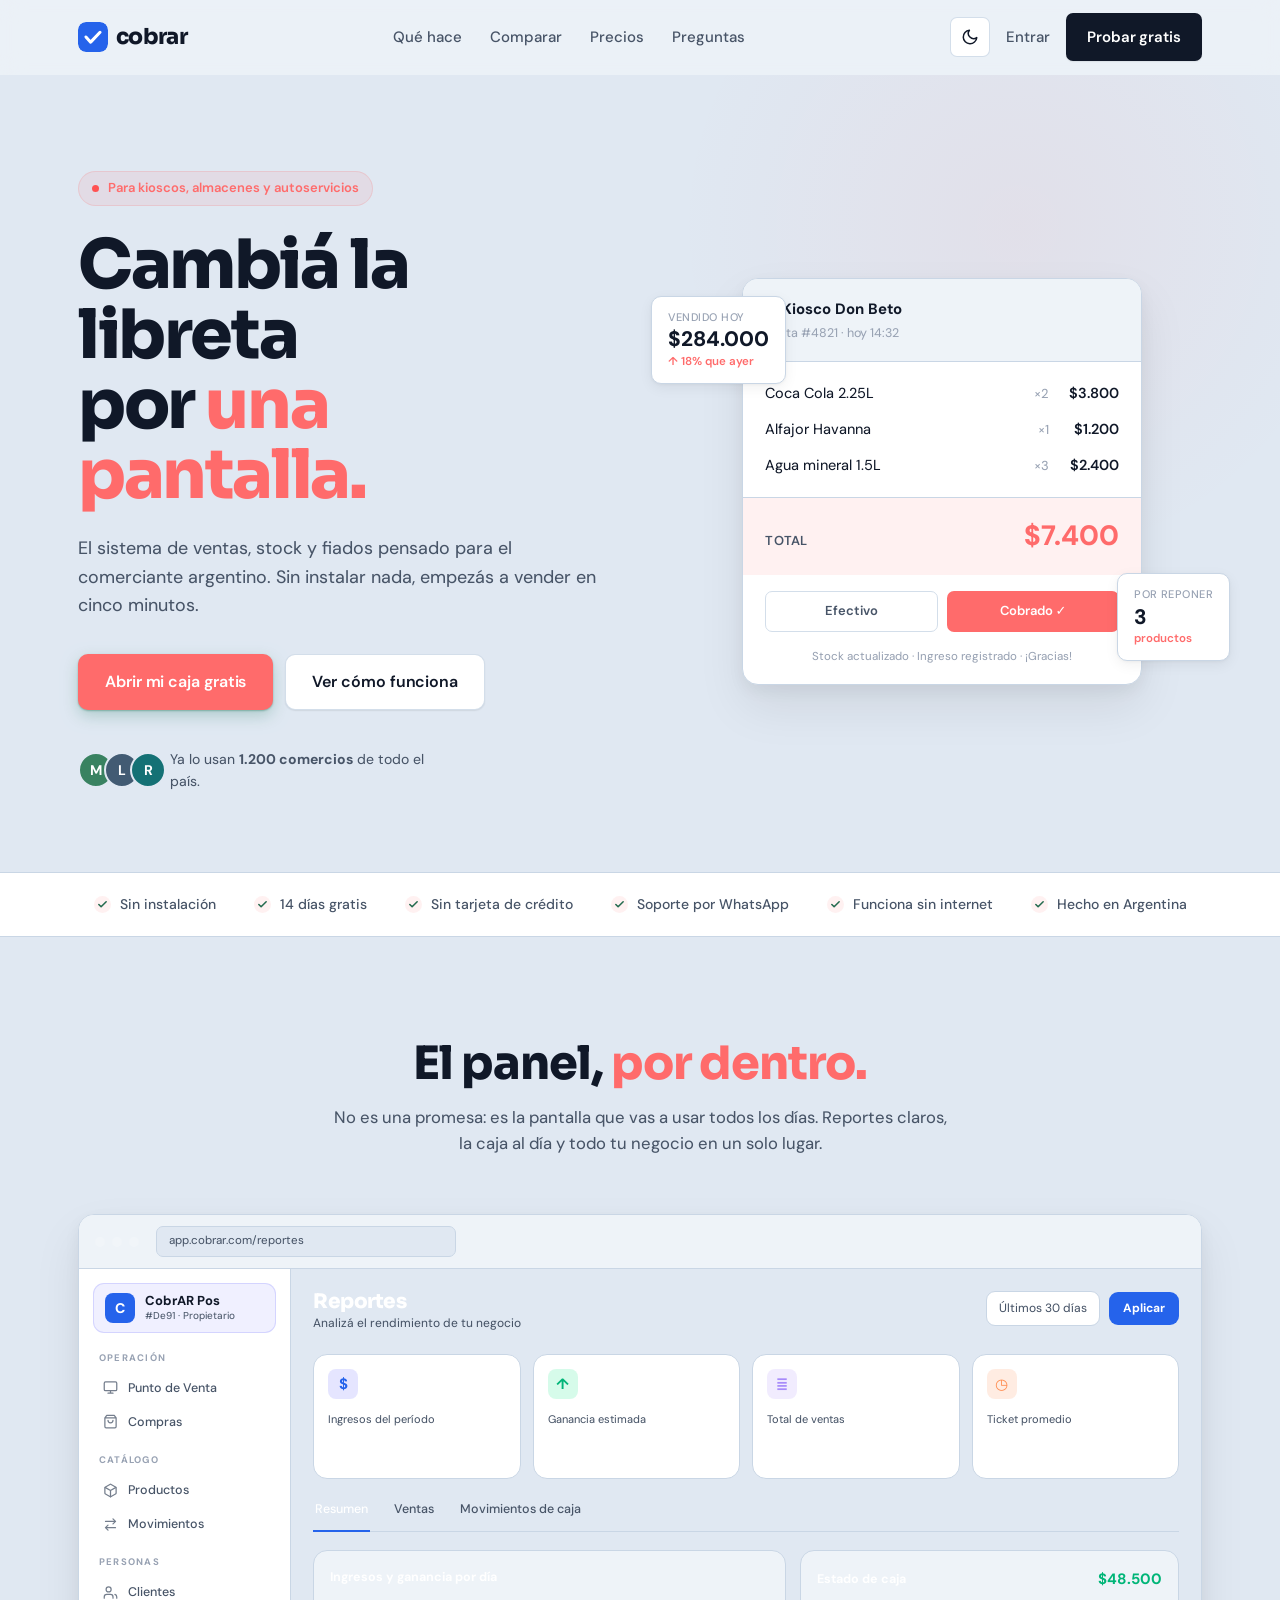
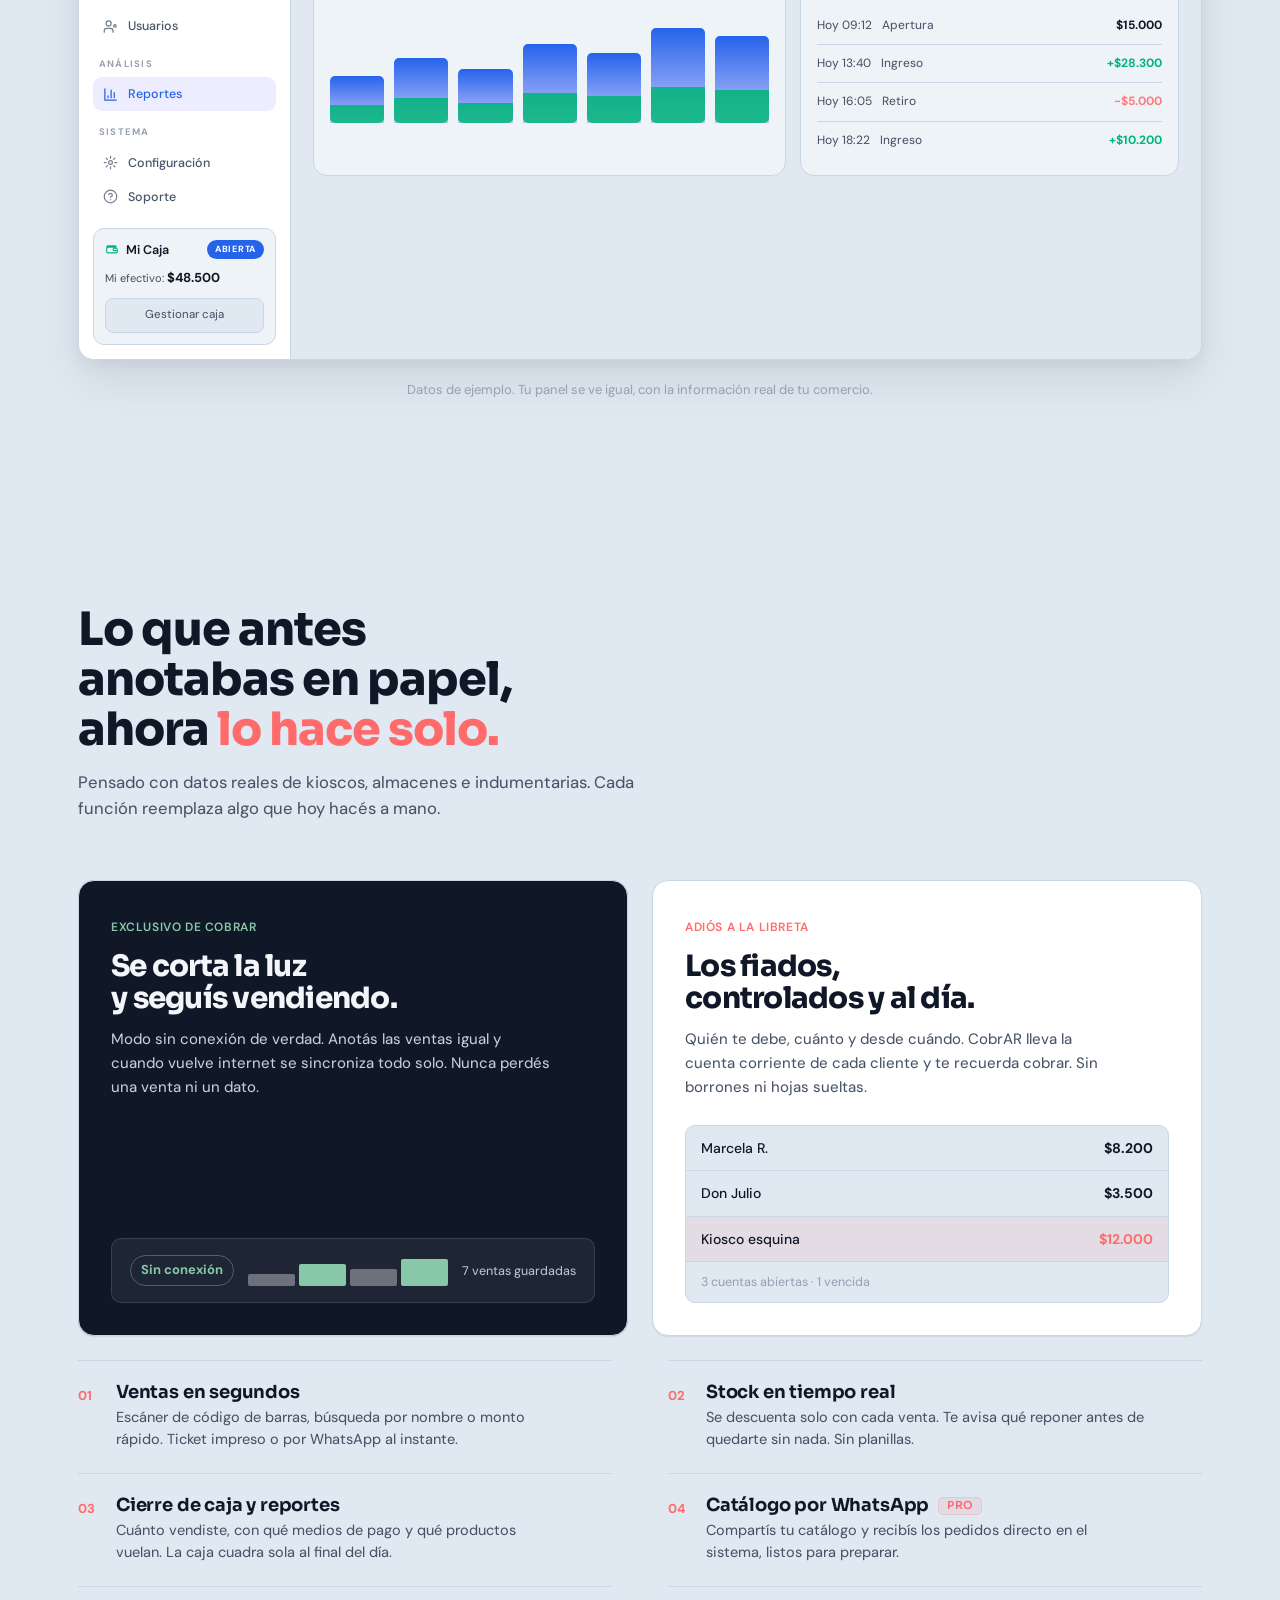
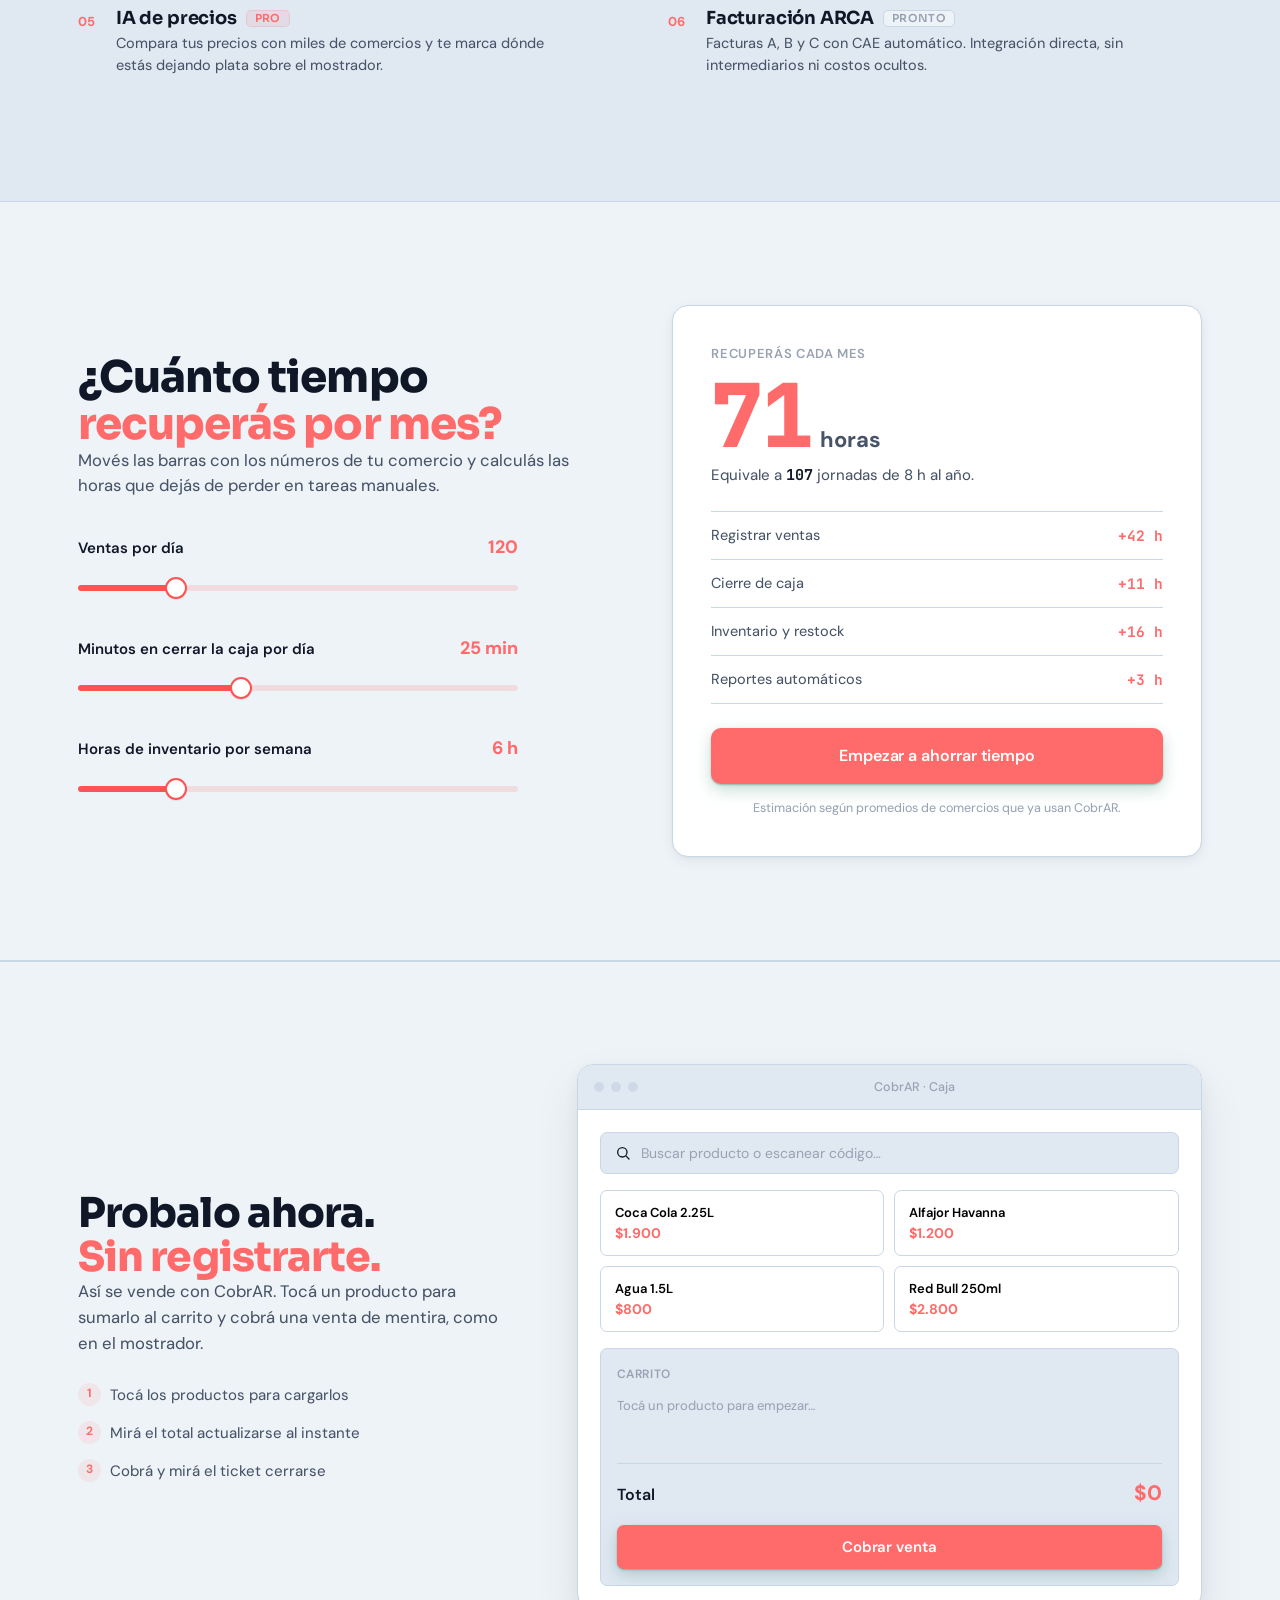
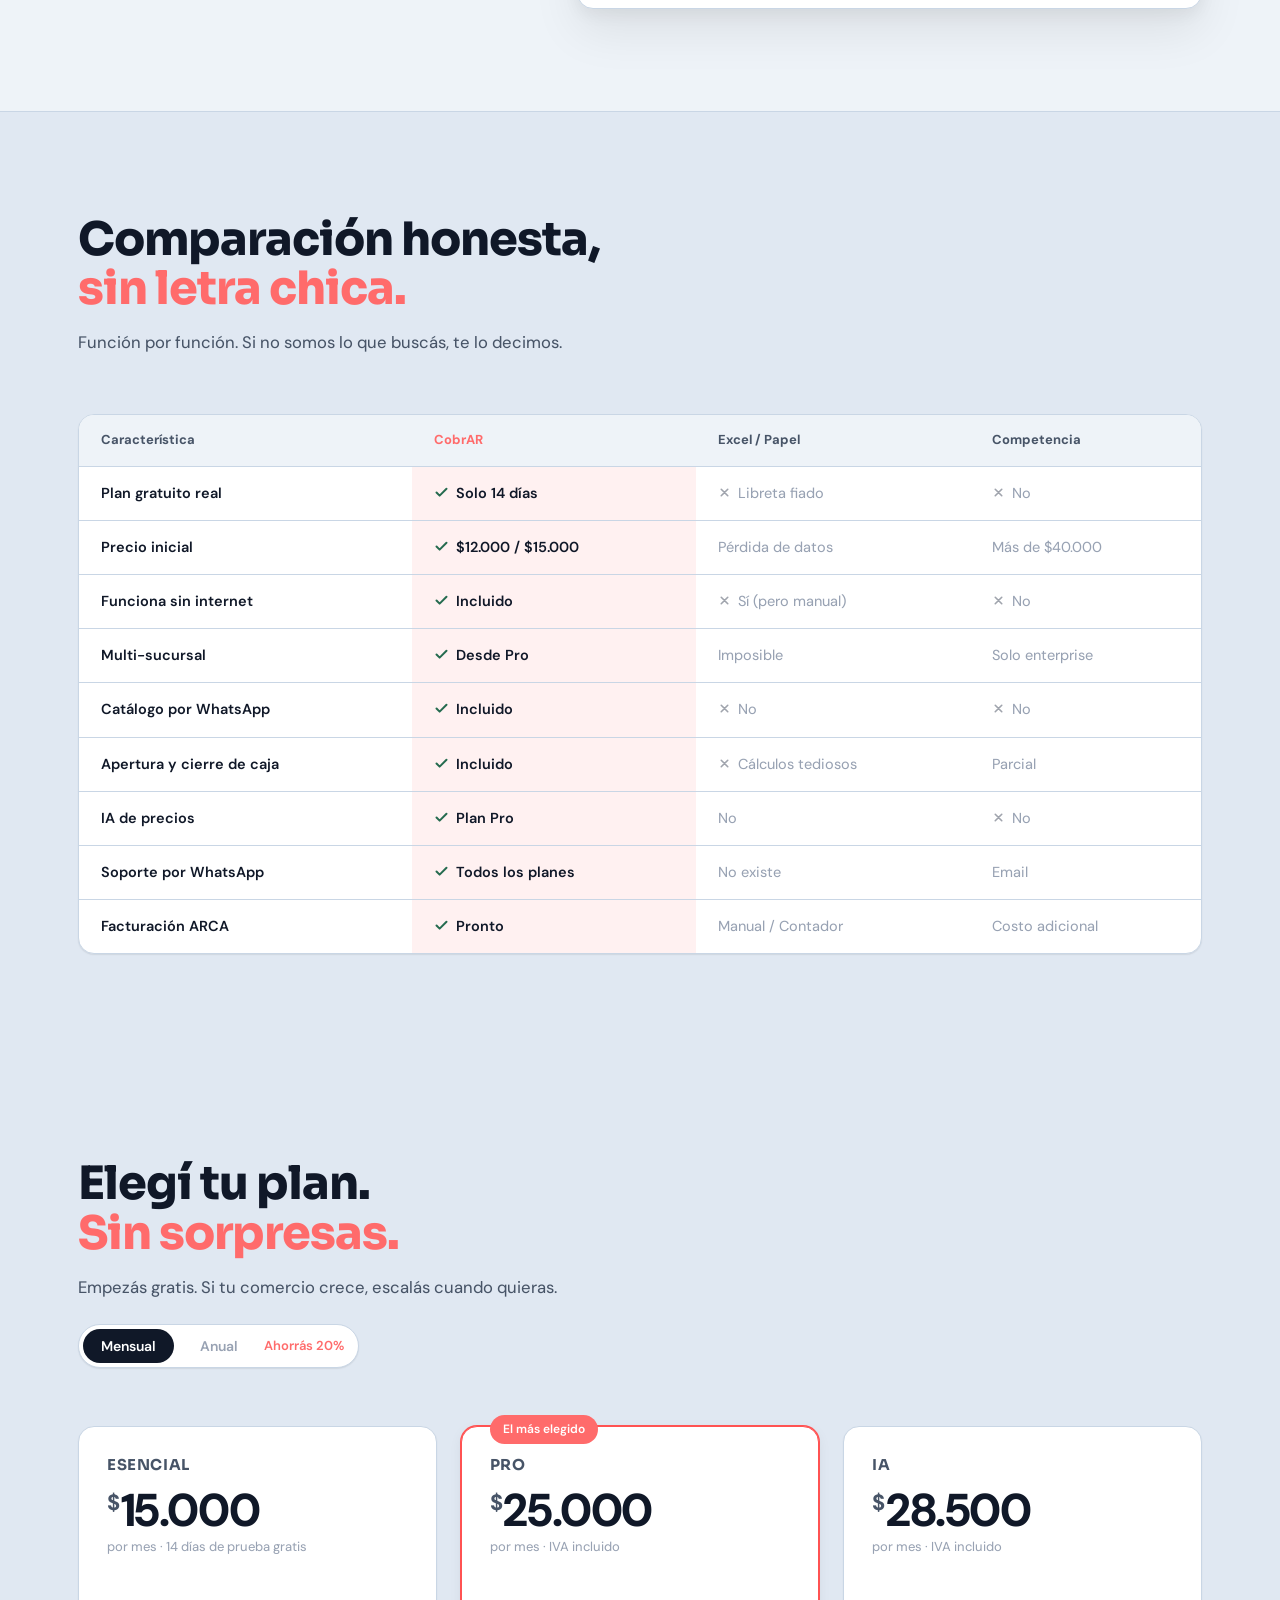
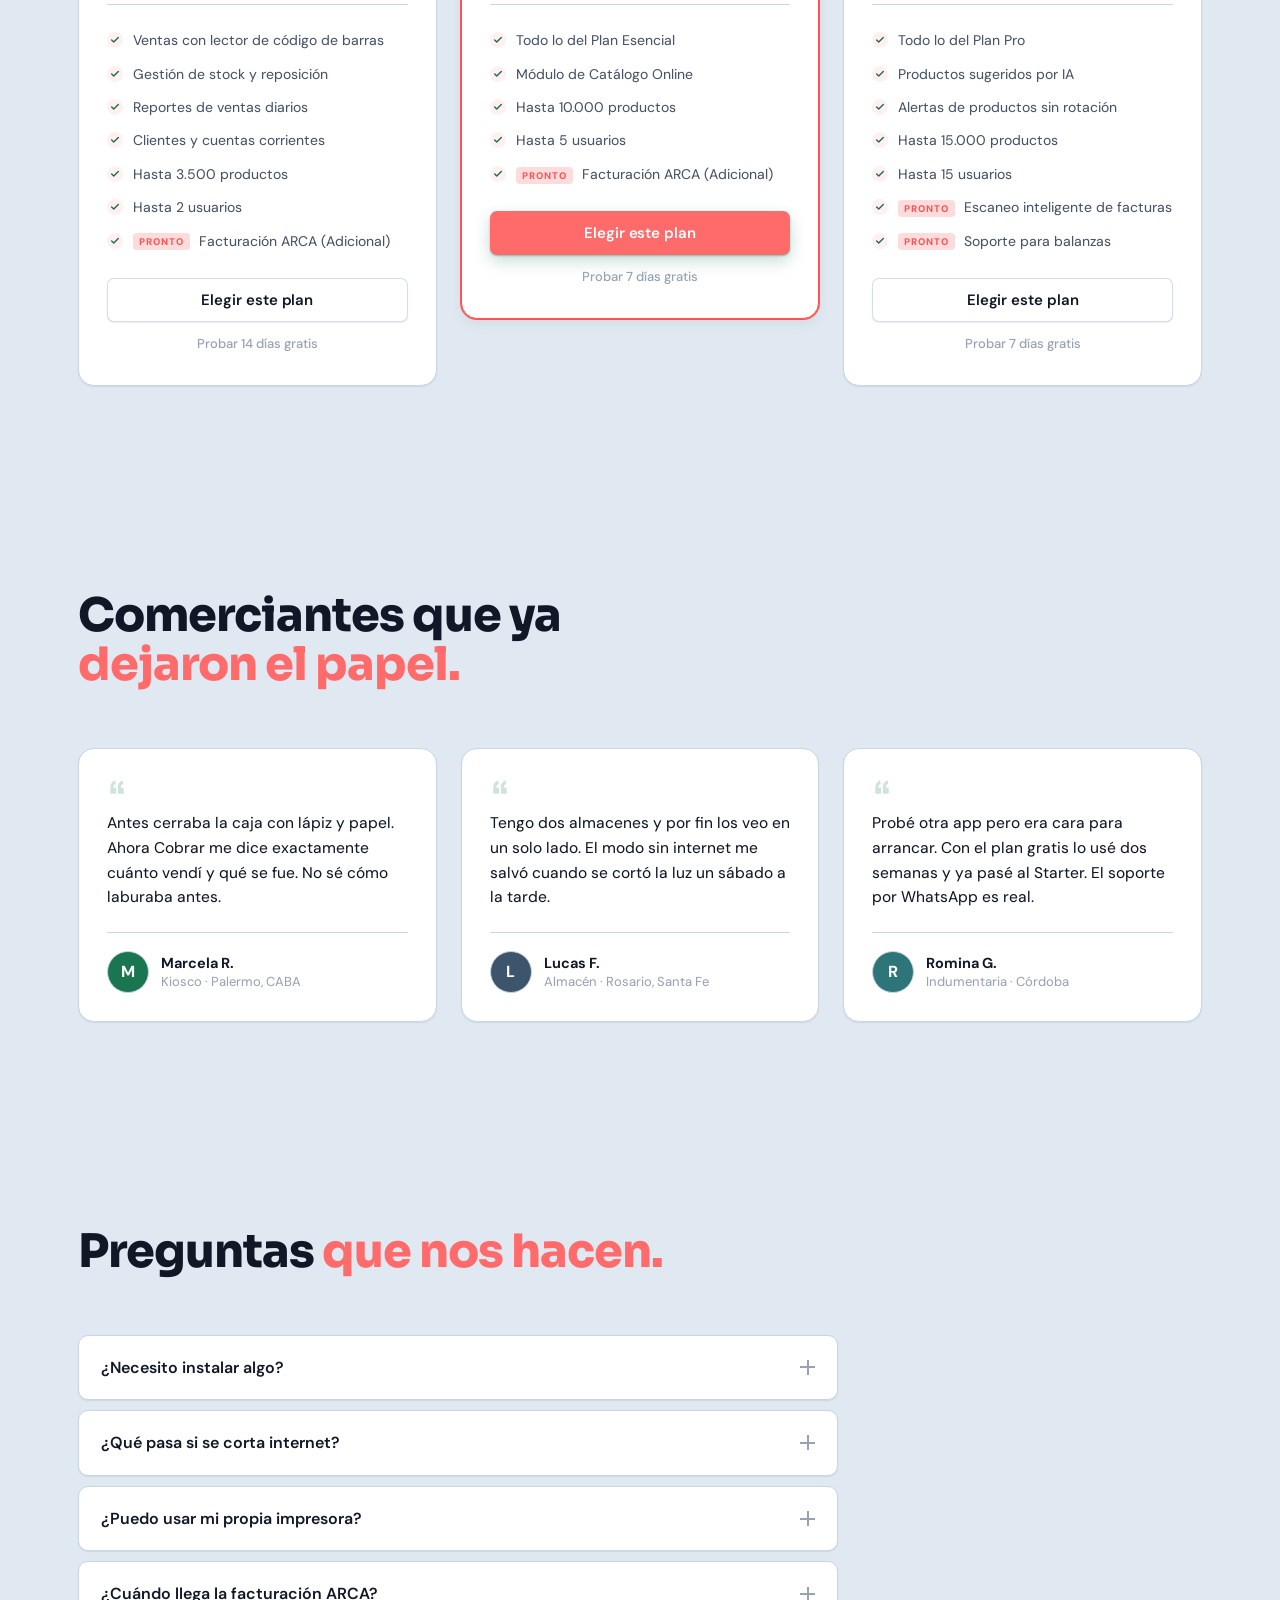
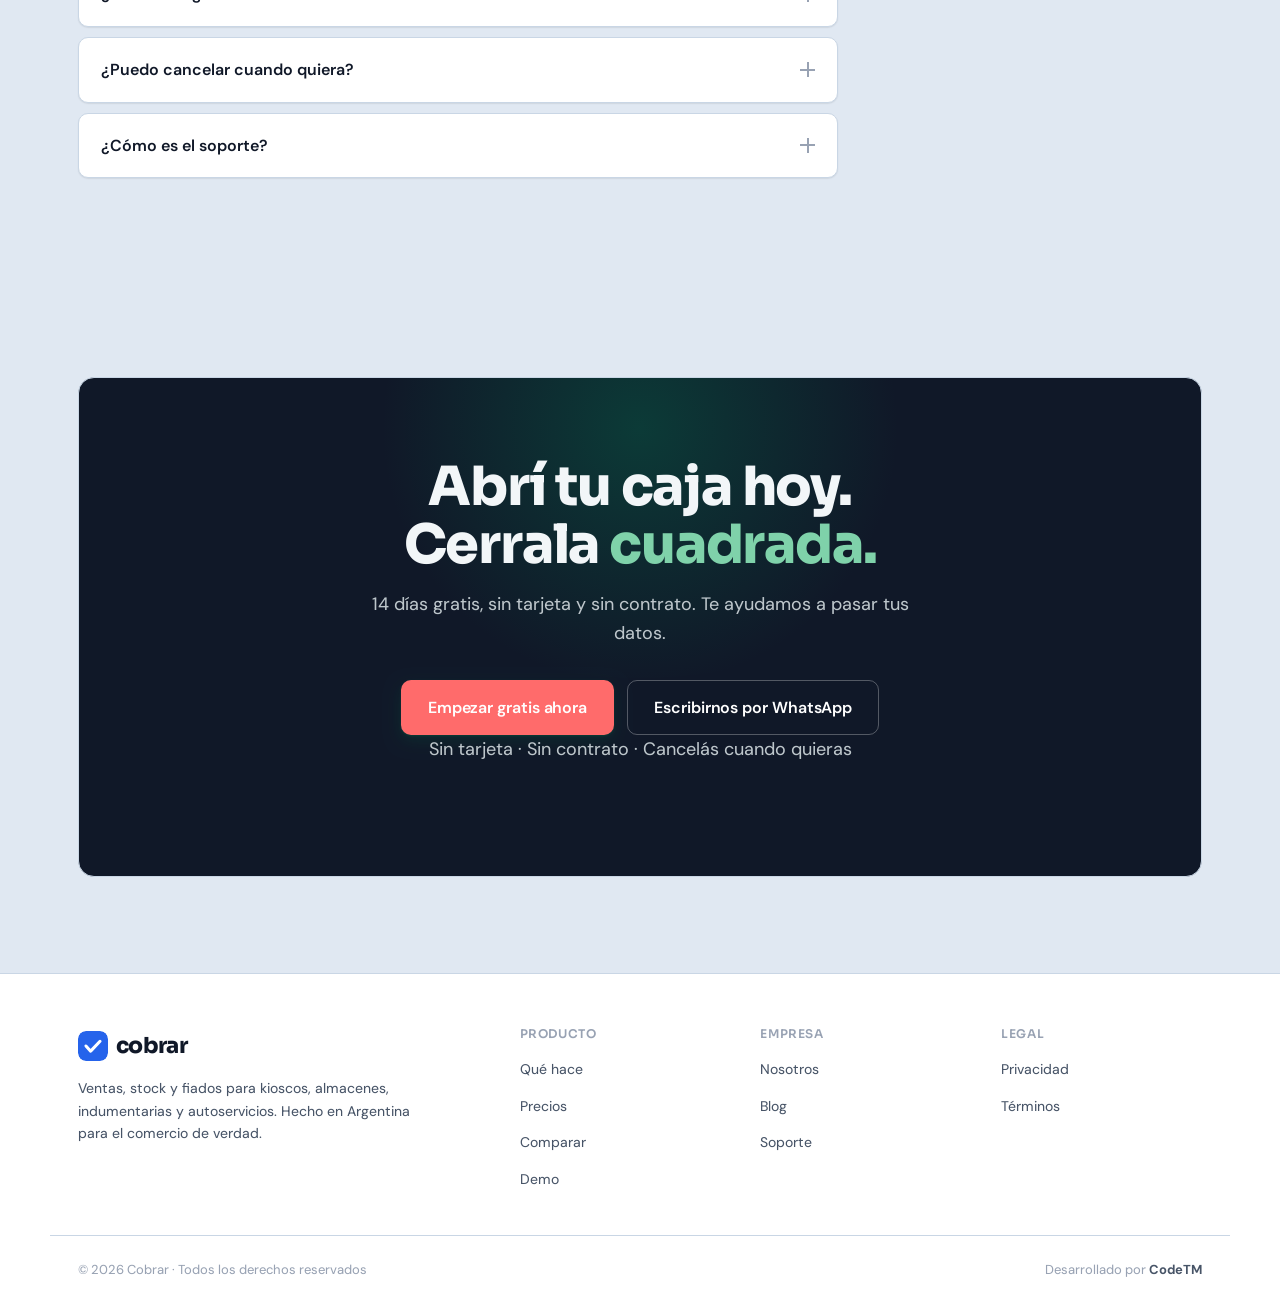
==== commit d7ca6d2c: "Update layout colors and link logic" ====
--- a/index.html
+++ b/index.html
@@ -658,5 +658,37 @@
 </dialog>
 
 <script src="script.js"></script>
+<script>
+  document.addEventListener('DOMContentLoaded', () => {
+    try {
+      const keys = Object.keys(localStorage);
+      const authKey = keys.find(k => k.startsWith('sb-') && k.endsWith('-auth-token'));
+      if (authKey) {
+        const token = localStorage.getItem(authKey);
+        if (token) {
+          const session = JSON.parse(token);
+          if (session && session.user && session.user.email) {
+            const navCtas = document.querySelector('.nav-ctas');
+            if (navCtas) {
+              const themeBtn = document.getElementById('themeToggle');
+              navCtas.innerHTML = '';
+              if (themeBtn) navCtas.appendChild(themeBtn);
+              
+              const userWrapper = document.createElement('div');
+              userWrapper.style.cssText = 'display:flex; align-items:center; gap: 16px; margin-left: 8px;';
+              userWrapper.innerHTML = `
+                <span style="font-size: 13px; color: var(--ink-2); font-weight: 600;">${session.user.email}</span>
+                <a href="https://cobrar-lr9j.vercel.app/pos" class="btn btn-ink" style="padding: 7px 16px; font-size: 14px;">Ir al panel</a>
+              `;
+              navCtas.appendChild(userWrapper);
+            }
+          }
+        }
+      }
+    } catch(e) {
+      console.error('Error reading session', e);
+    }
+  });
+</script>
 </body>
 </html>
--- a/style.css
+++ b/style.css
@@ -365,11 +365,15 @@
 .panel-section .sec-head{text-align:center;margin-left:auto;margin-right:auto}
 .panel-section .sec-head .sec-sub{margin:0 auto}
 .panel-window{
-  --pbg:#07070E;--pbg2:#0d0d1c;--pbg3:#111126;--pcard:#1a1a32;--pcardb:#2a2a4a;
-  --pind:#6d6dff;--pgrn:#00e87a;--ptxt:#eeeeff;--ptxt2:#9a9ac0;--ptxt3:#6b6b86;--pbord:rgba(255,255,255,.09);
+  --pbg:#E0E8F2;--pbg2:#FFFFFF;--pbg3:#EEF3F8;--pcard:#FFFFFF;--pcardb:#C9D6E5;
+  --pind:#2563EB;--pgrn:#00B578;--ptxt:#101828;--ptxt2:#475467;--ptxt3:#98A2B3;--pbord:#C9D6E5;
   border-radius:var(--r-lg);overflow:hidden;border:1px solid var(--line);
   box-shadow:var(--shadow-lg);background:var(--pbg2);
   font-size:12px;
+}
+.dark-theme .panel-window{
+  --pbg:#07070E;--pbg2:#0d0d1c;--pbg3:#111126;--pcard:#1a1a32;--pcardb:#2a2a4a;
+  --pind:#6d6dff;--pgrn:#00e87a;--ptxt:#eeeeff;--ptxt2:#9a9ac0;--ptxt3:#6b6b86;--pbord:rgba(255,255,255,.09);
 }
 .panel-chrome{display:flex;align-items:center;gap:7px;padding:11px 16px;background:var(--pbg3);border-bottom:1px solid var(--pbord)}
 .pc-dot{width:10px;height:10px;border-radius:50%;background:rgba(255,255,255,.16)}
@@ -519,6 +523,16 @@
   vertical-align: middle;
 }
 
+/* ---------- PLAN BUTTONS ---------- */
+.plan-trial {
+  text-align: center; font-size: 13px; color: var(--ink-3);
+  margin-top: 12px; font-weight: 500;
+}
+
+.plan-yearly-lbl {
+  font-size: 12px; color: var(--ink-3); font-weight: 500;
+}
+
 /* ---------- CHECKOUT MODAL ---------- */
 .checkout-modal {
   border: 0; padding: 0; margin: auto;
